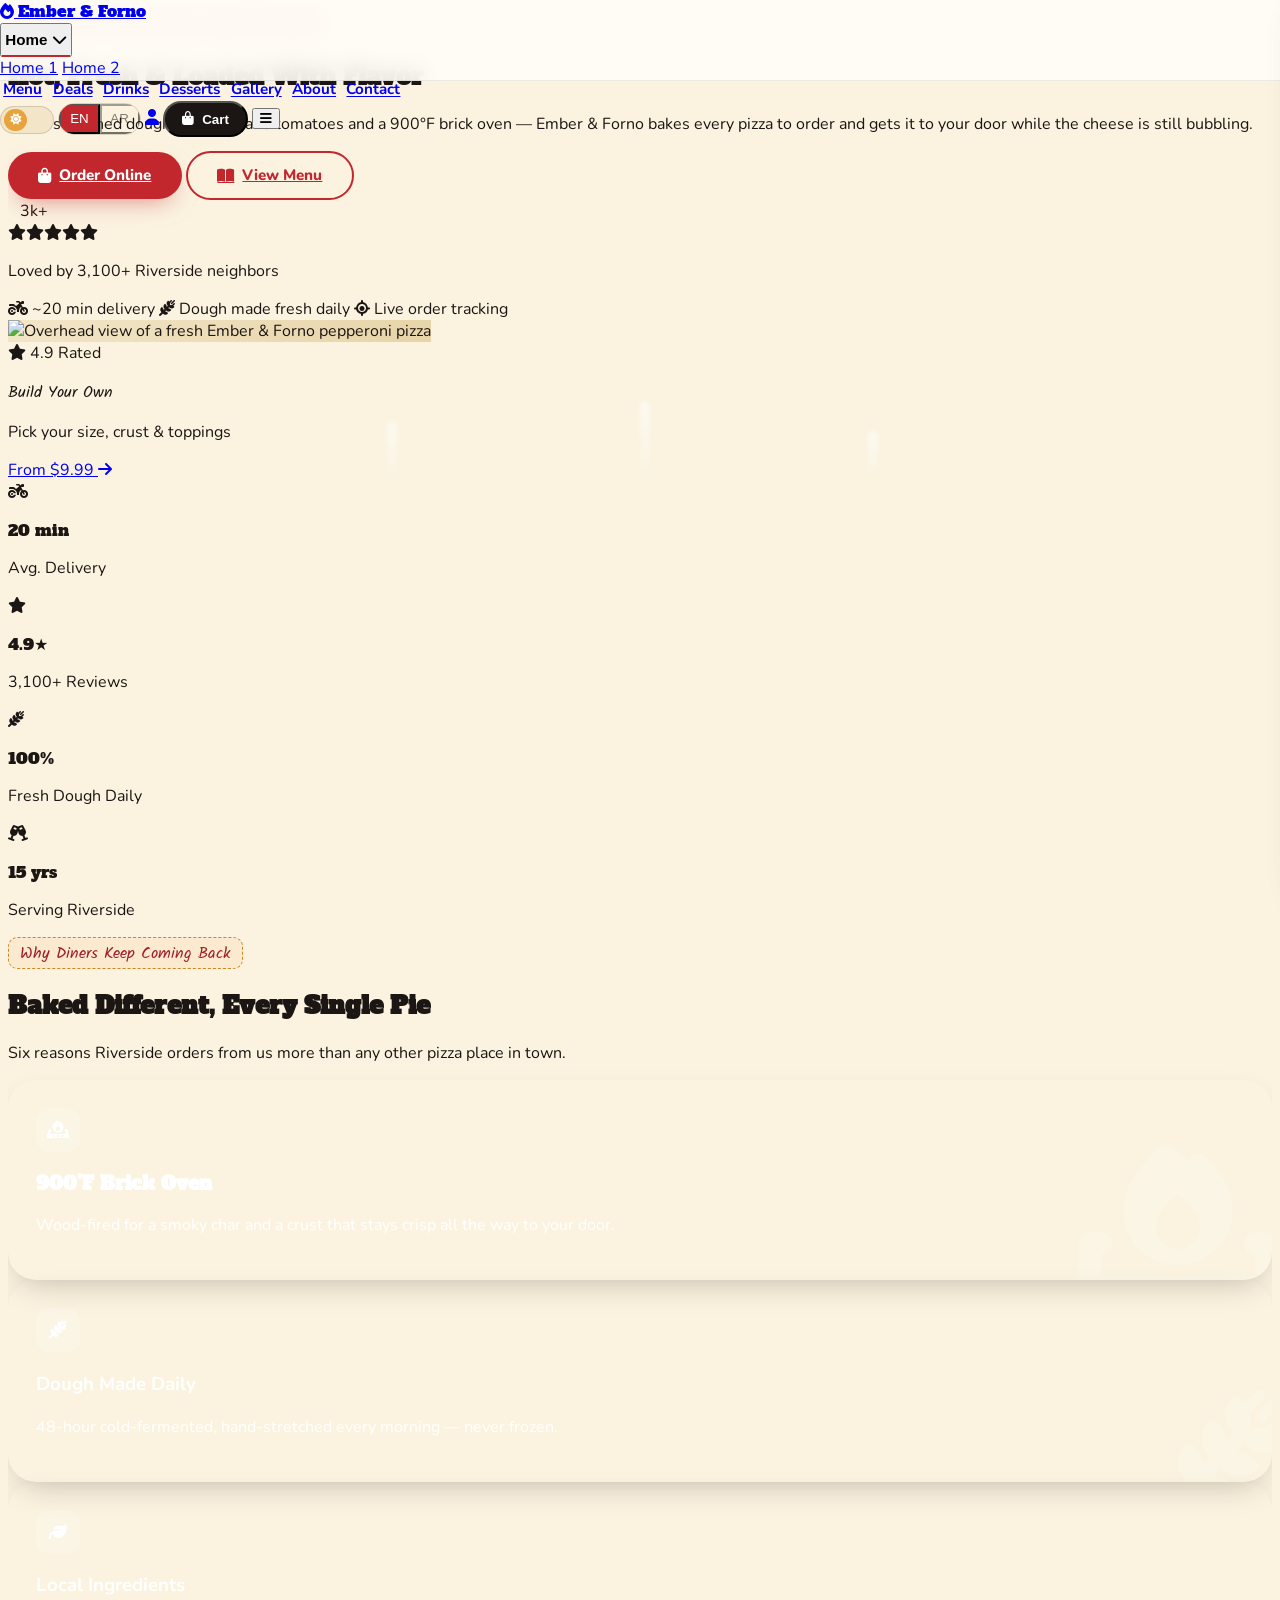
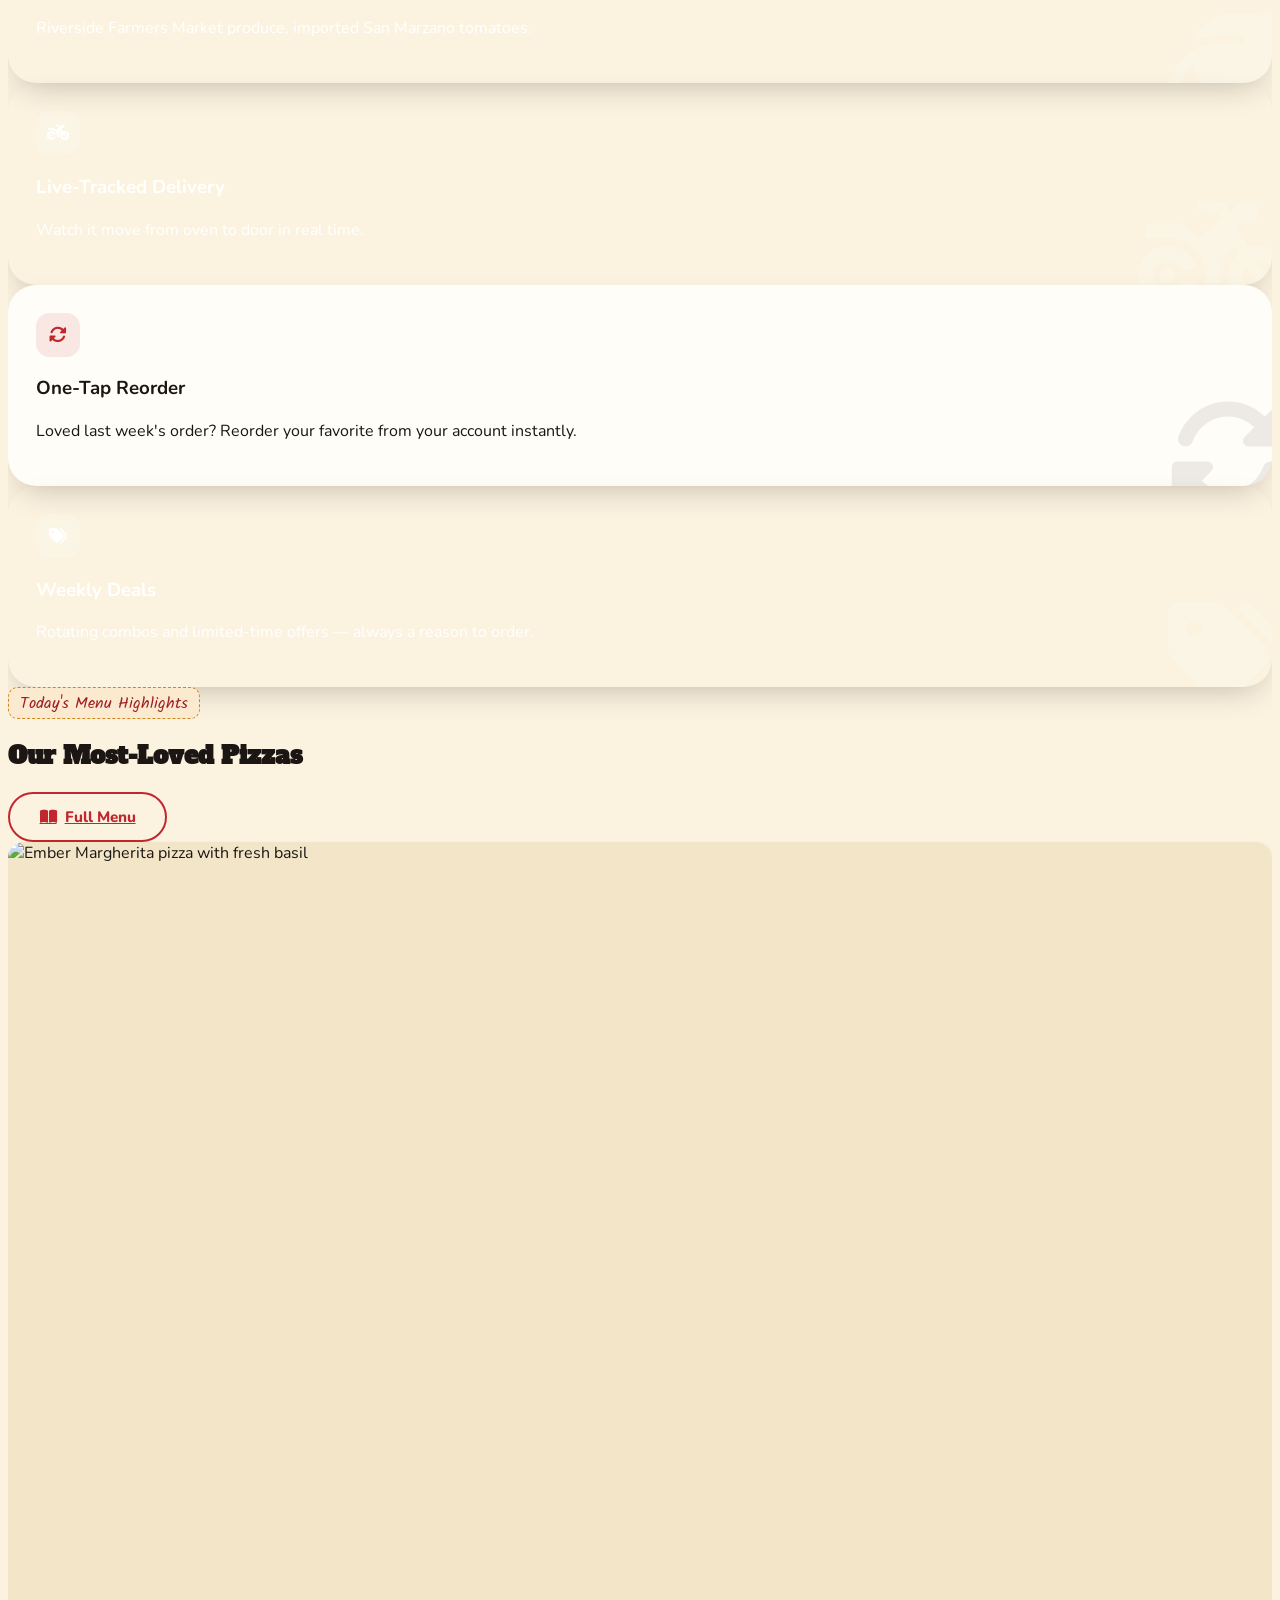
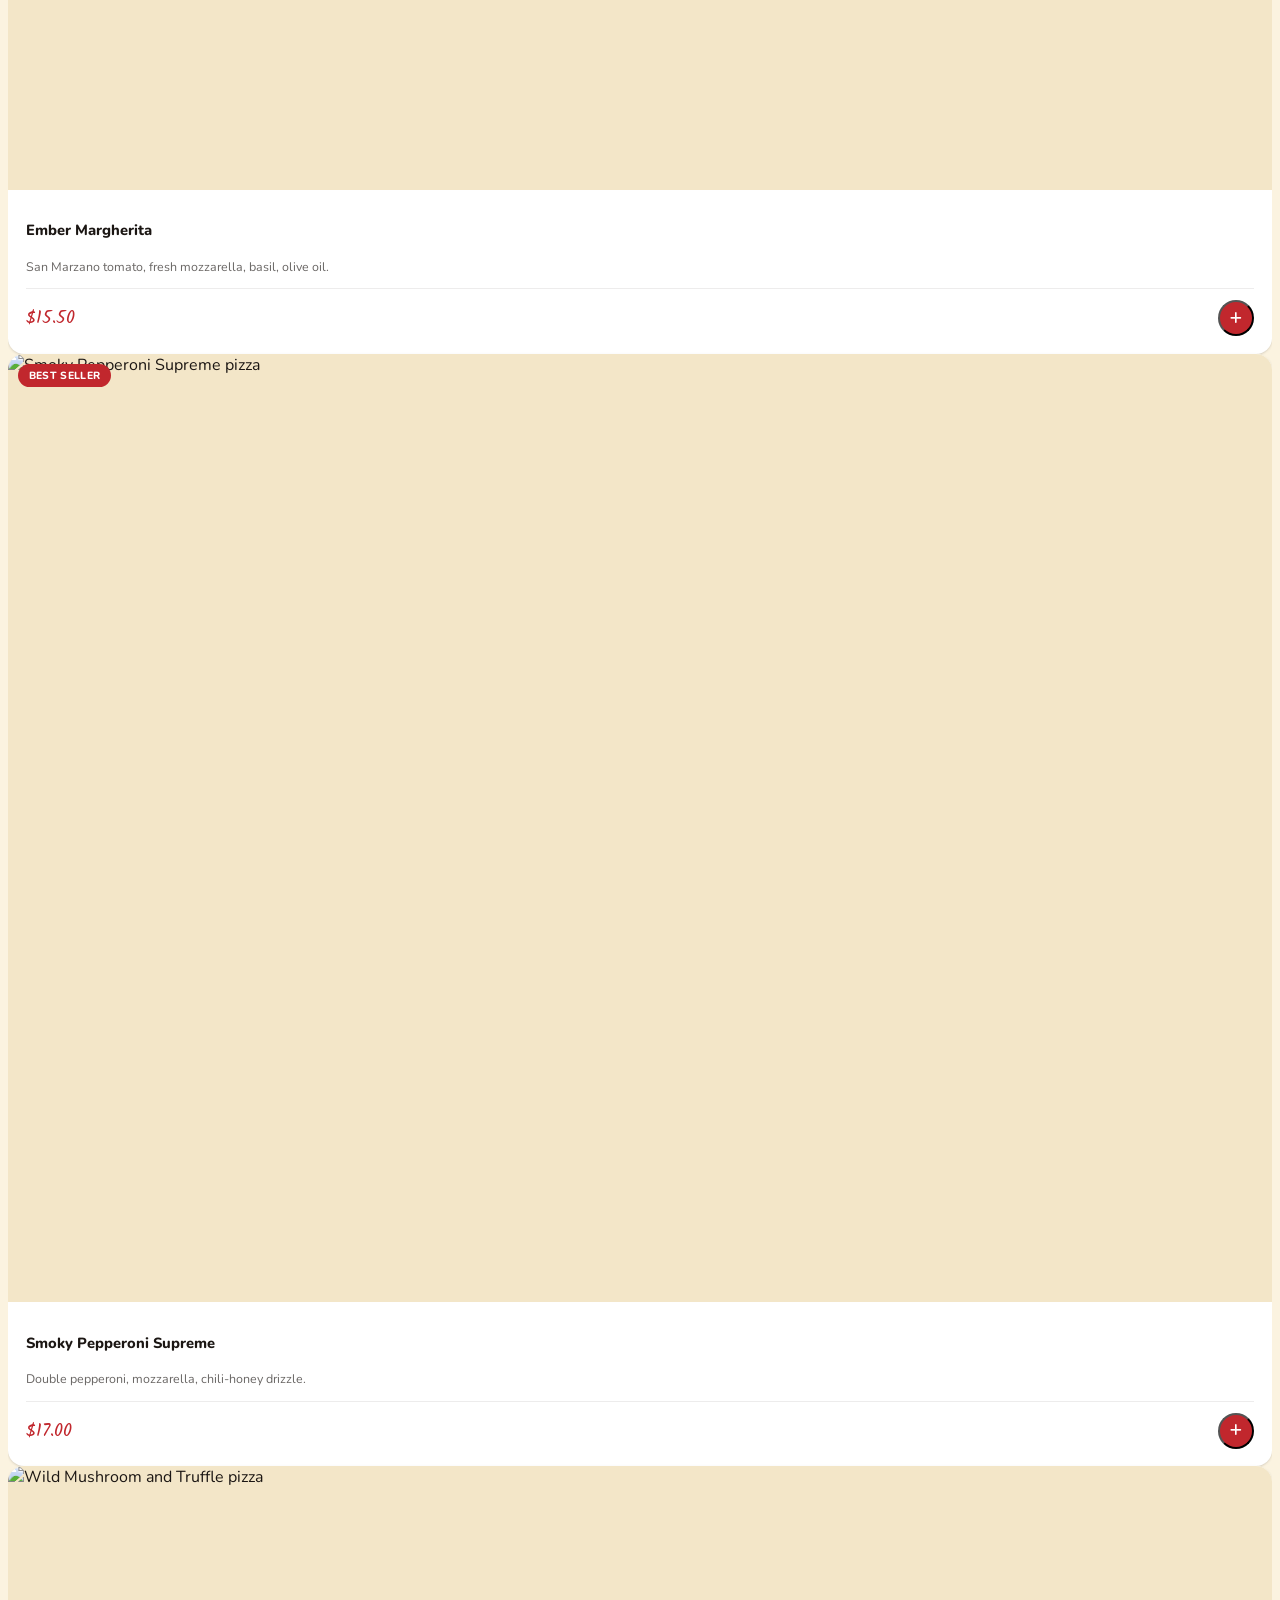
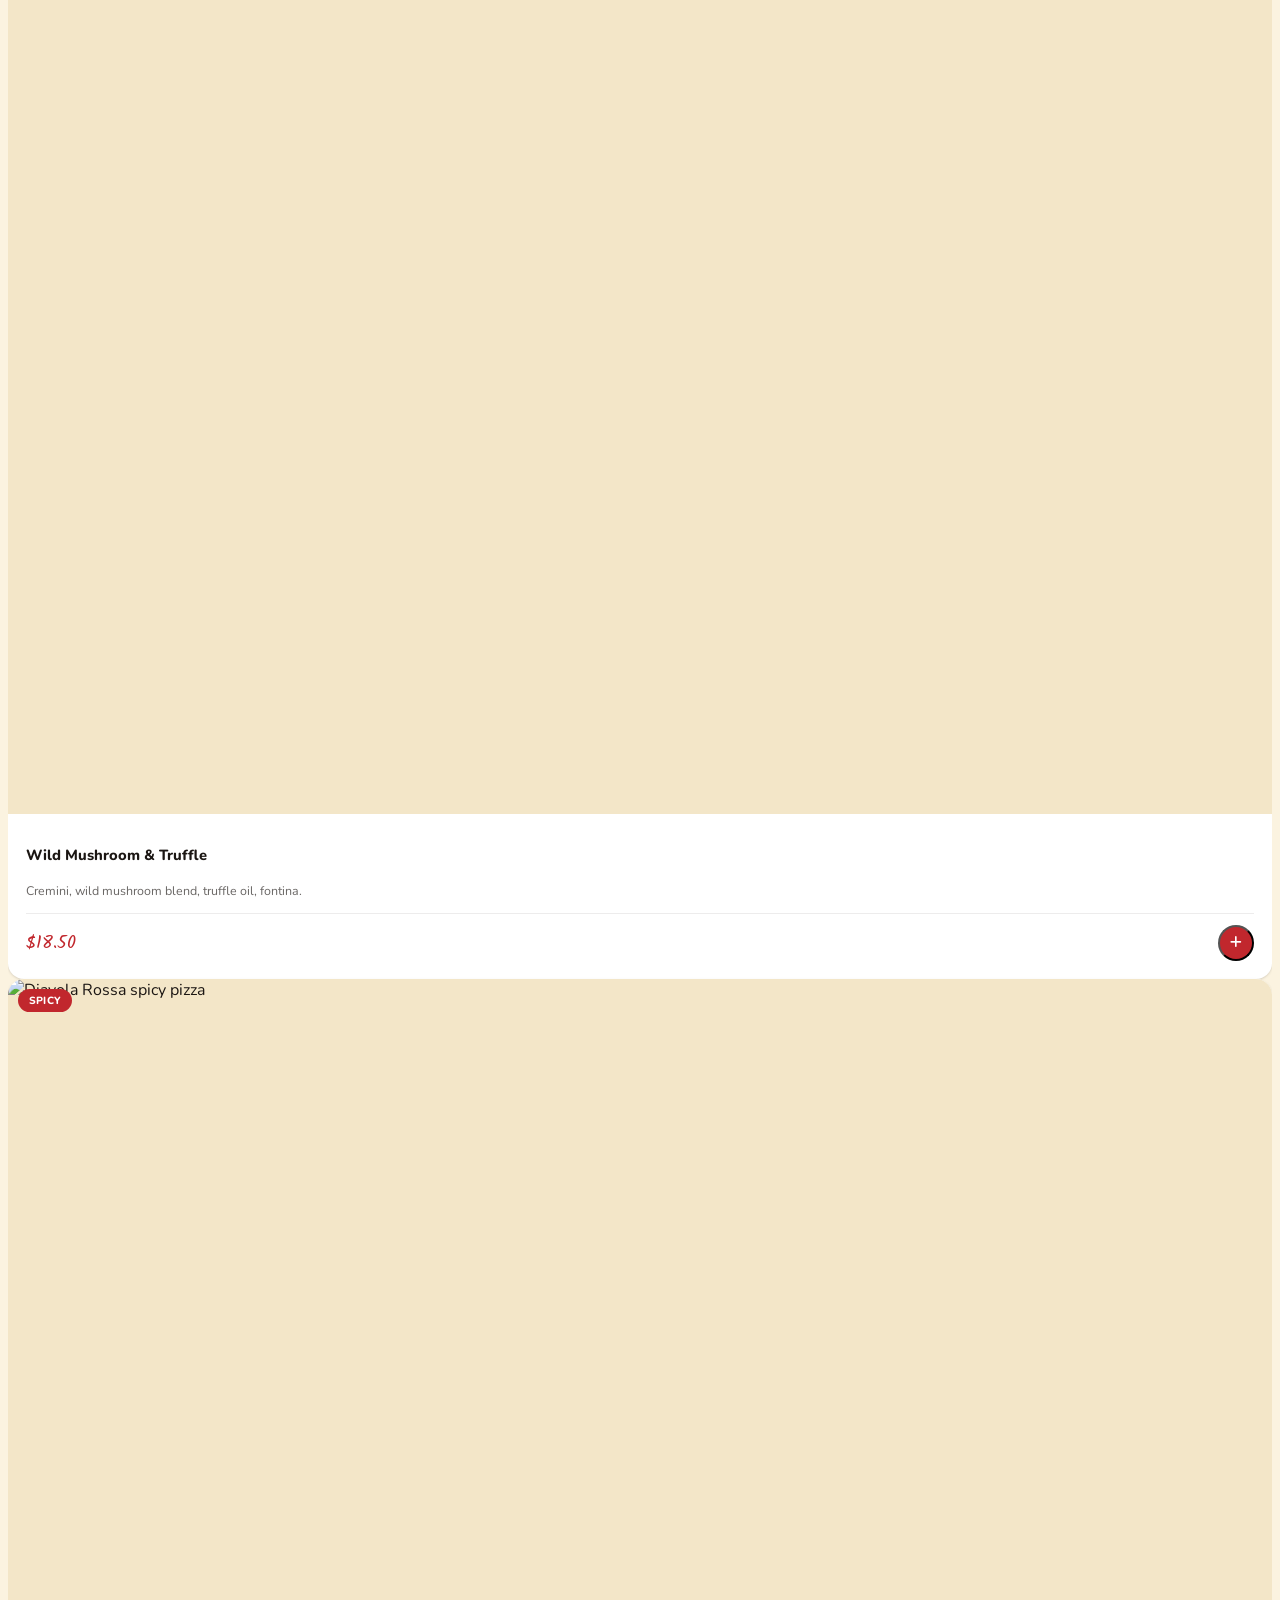
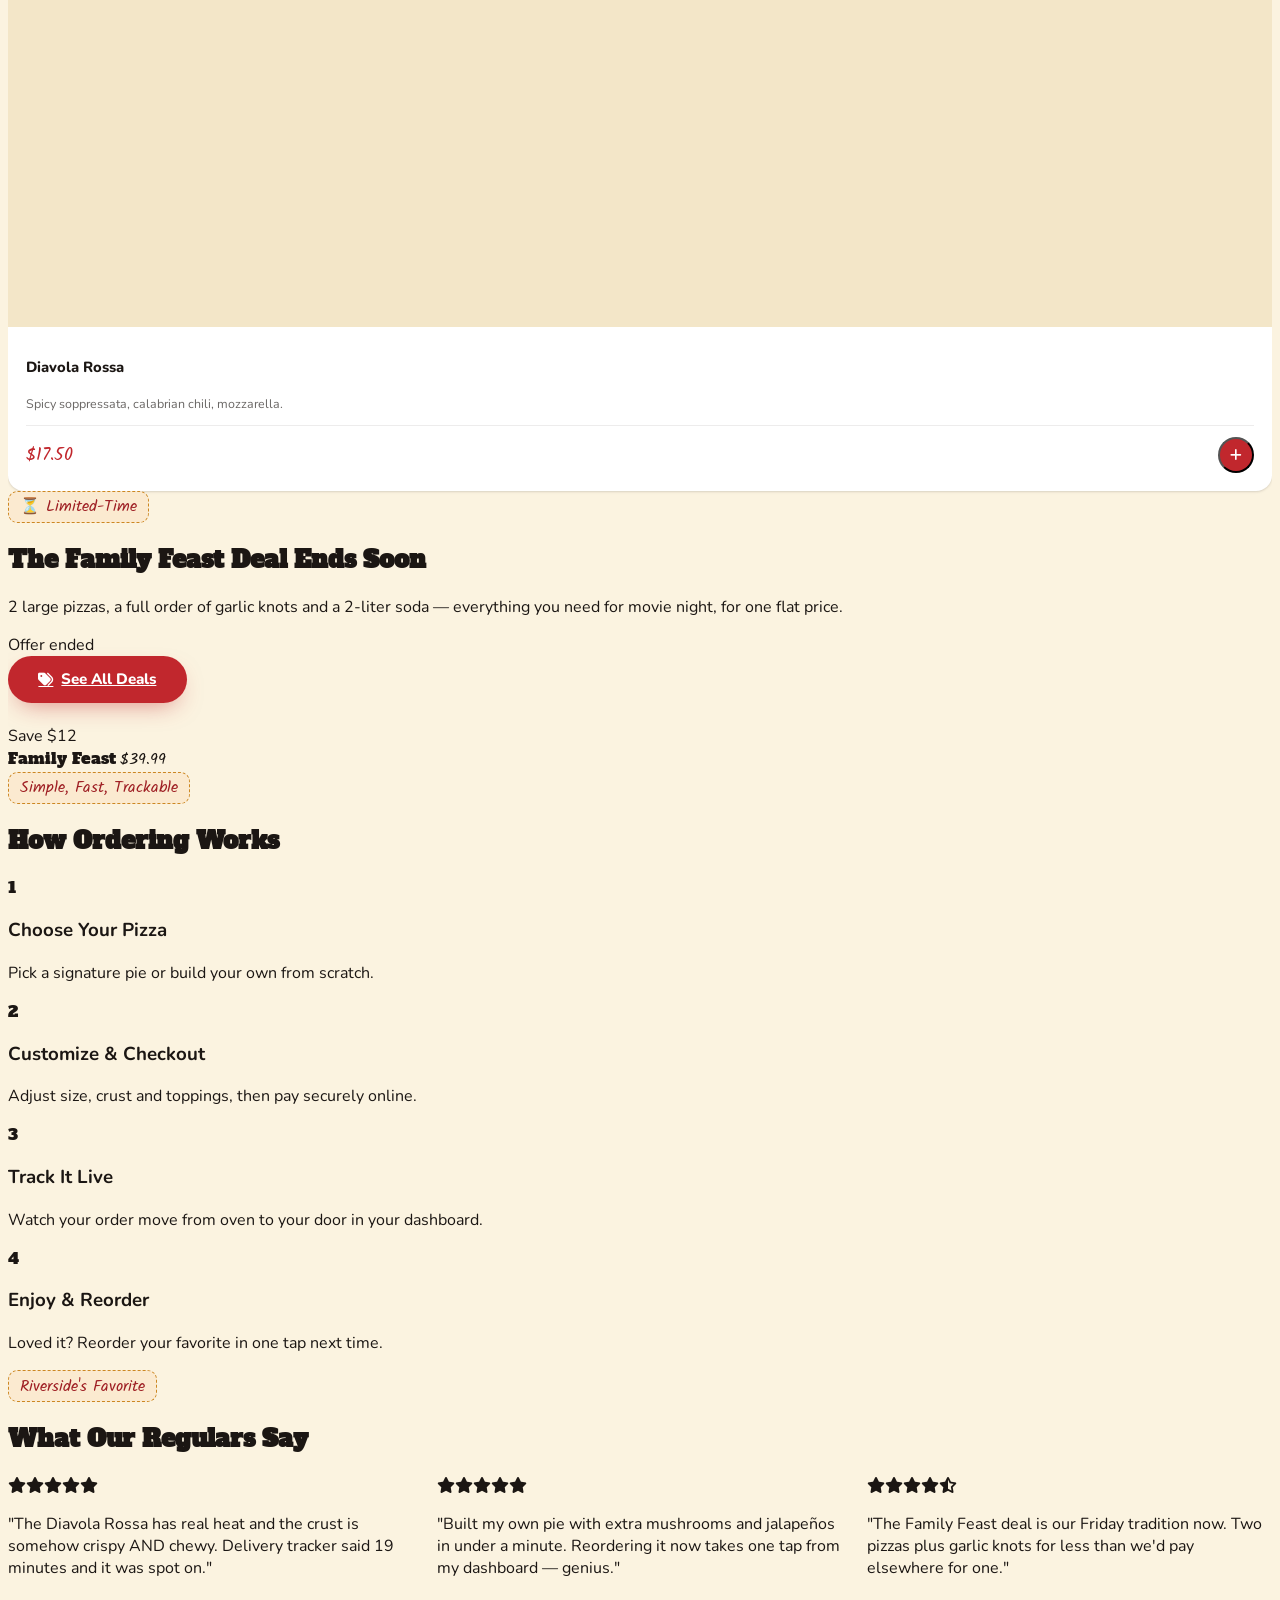
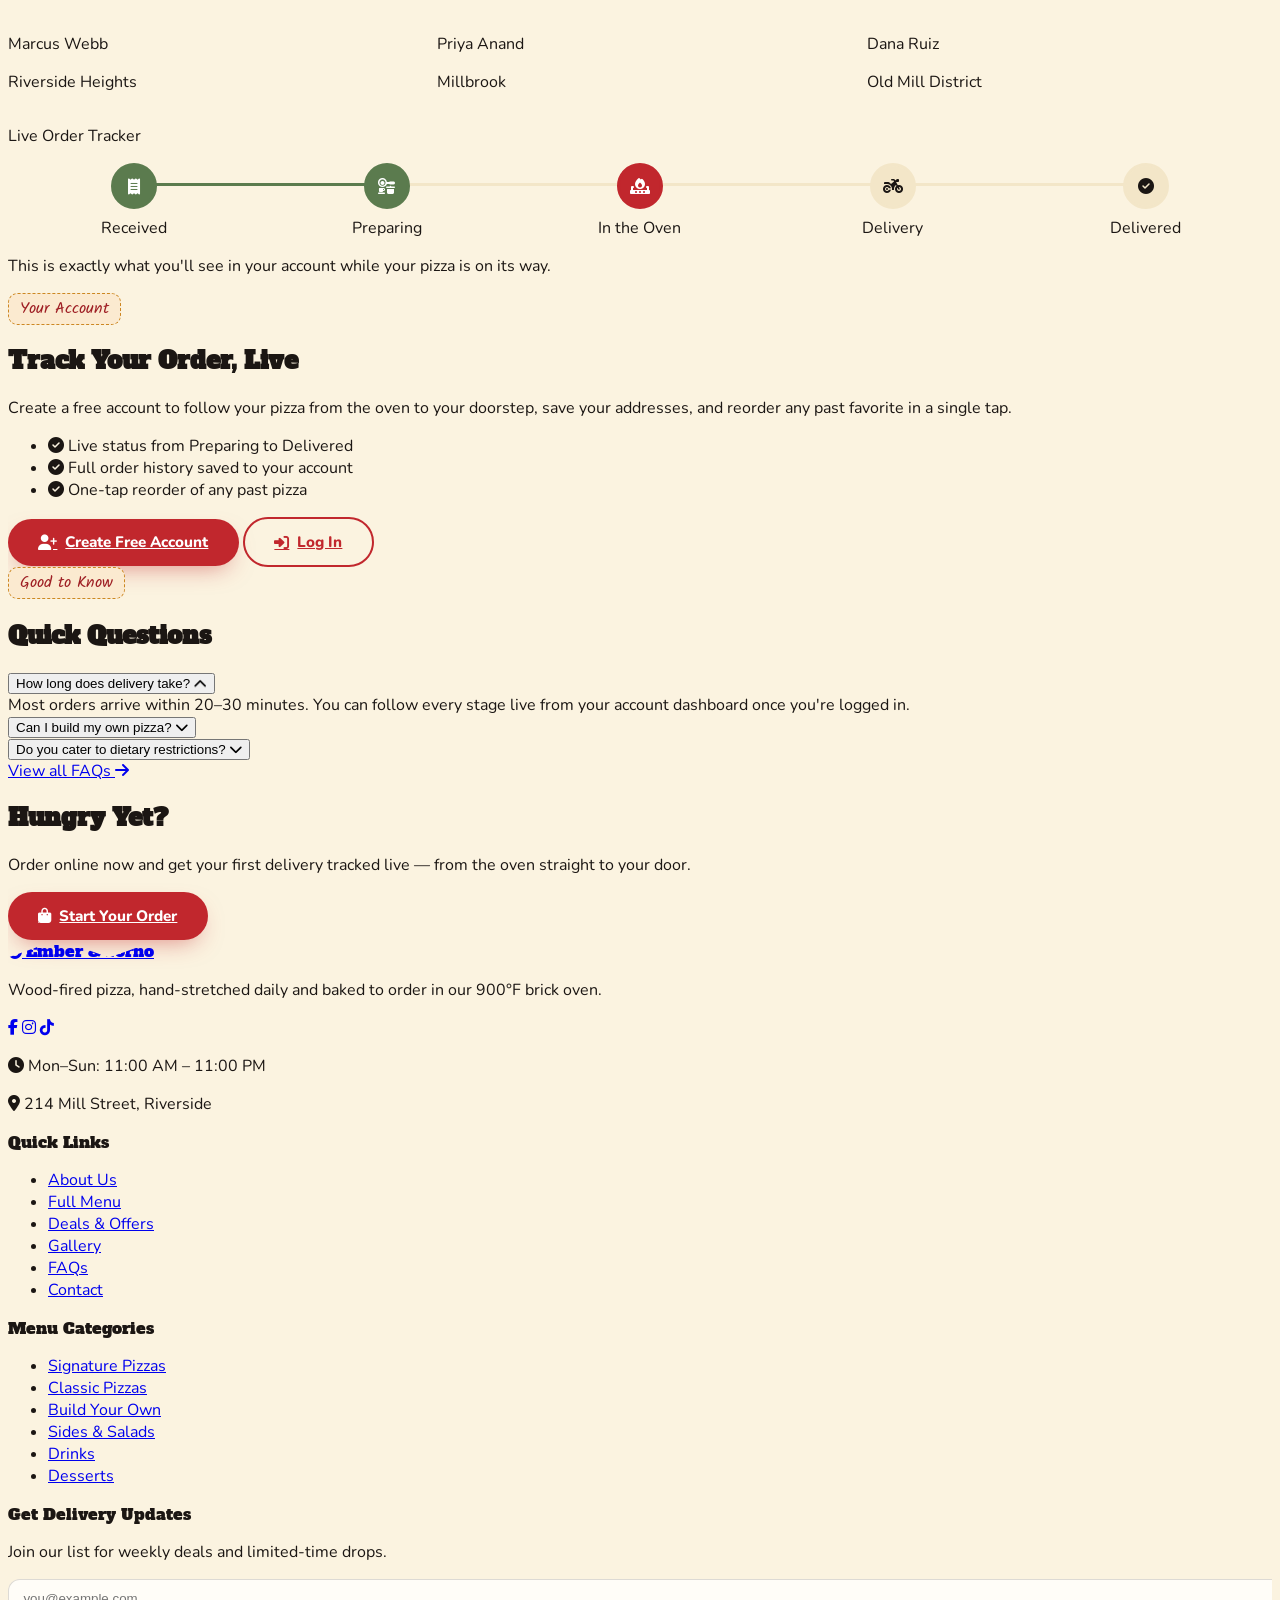
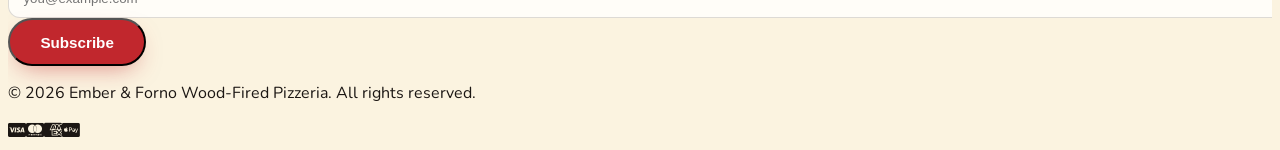
==== index.html @ a8cccfba "ui commit" ====
<!doctype html>
<html lang="en" dir="ltr">
<head>
<meta charset="UTF-8">
<meta name="viewport" content="width=device-width, initial-scale=1.0">
<title>Ember &amp; Forno | Wood-Fired Pizza, Baked to Order</title>
<meta name="description" content="Ember & Forno is a local wood-fired pizzeria in Riverside — hand-stretched dough, San Marzano tomatoes, and a full menu of signature pizzas, combo deals and limited-time offers. Order online and track your delivery live.">
<link rel="icon" href="data:image/svg+xml,%3Csvg xmlns='http://www.w3.org/2000/svg' viewBox='0 0 100 100'%3E%3Ctext y='.9em' font-size='90'%3E%F0%9F%8D%95%3C/text%3E%3C/svg%3E">
<script src="https://cdn.tailwindcss.com"></script>
<script>
  tailwind.config = {
    darkMode: 'class',
    theme: {
      extend: {
        colors: {
          marinara: {50:'#fdf2f2',100:'#fbe3e3',200:'#f5c2c3',300:'#ec9598',400:'#e06569',500:'#d6383d',600:'#c1272d',700:'#9e1e23',800:'#7c171b',900:'#5c1114'},
          olive: {50:'#f4f7f0',100:'#e4ecda',300:'#a9c18e',500:'#6e9660',600:'#5b7b4e',700:'#48613d',900:'#293a22'},
          gold: {100:'#fbead0',300:'#f0cf90',400:'#f0bc6b',500:'#e8a33d',600:'#cc8722',800:'#8a5a11'},
          cream: {50:'#fffdf8',100:'#fbf3e0',200:'#f3e6c8',300:'#e7d4a8'},
          char: {50:'#f8f2ea',100:'#efe6db',600:'#3a2f27',700:'#2e2620',800:'#241e19',900:'#1b1613'}
        },
        fontFamily: {
          display: ['"Alfa Slab One"','serif'],
          body: ['Nunito','sans-serif'],
          mark: ['Kalam','cursive']
        }
      }
    }
  }
</script>
<link rel="preconnect" href="https://fonts.googleapis.com">
<link href="https://fonts.googleapis.com/css2?family=Alfa+Slab+One&family=Kalam:wght@400;700&family=Nunito:ital,wght@0,400;0,500;0,600;0,700;0,800;0,900;1,700&display=swap" rel="stylesheet">
<link rel="stylesheet" href="https://cdnjs.cloudflare.com/ajax/libs/font-awesome/6.5.1/css/all.min.css">
<link rel="stylesheet" href="https://unpkg.com/aos@2.3.4/dist/aos.css">
<link rel="stylesheet" href="https://cdn.jsdelivr.net/npm/swiper@11/swiper-bundle.min.css">
<link rel="stylesheet" href="assets/css/style.css">
</head>
<body class="font-body antialiased bg-cream-100 dark:bg-char-900 text-char-900 dark:text-char-50">

<a href="#main" class="skip-link">Skip to content</a>
<div id="page-loader"><i class="fa-solid fa-pizza-slice" aria-hidden="true"></i><span class="sr-only">Loading Ember &amp; Forno</span></div>

<!-- ============================== HEADER ============================== -->
<header class="site-header">
  <div class="container mx-auto px-4 lg:px-8">
    <div class="header-row flex items-center justify-between">
      <a href="index.html" class="flex items-center gap-2 shrink-0" aria-label="Ember & Forno home">
        <span class="w-10 h-10 rounded-full bg-marinara-600 text-white flex items-center justify-center text-lg shadow-md"><i class="fa-solid fa-fire"></i></span>
        <span class="font-display text-sm md:text-base leading-none">Ember <span class="text-marinara-600 dark:text-gold-400">&amp;</span> Forno</span>
      </a>
      <nav class="hidden xl:flex items-center gap-5" aria-label="Primary">
        <div class="relative">
          <button id="homeMenuBtn" class="nav-link flex items-center gap-1" aria-haspopup="true" aria-expanded="false" aria-current="page">Home <i class="fa-solid fa-chevron-down text-[10px]"></i></button>
          <div id="homeMenuPanel" class="hidden absolute top-full start-0 mt-3 w-44 rounded-xl bg-cream-50 dark:bg-char-800 shadow-xl border border-black/5 dark:border-white/10 py-2 z-50" role="menu">
            <a href="index.html" role="menuitem" aria-current="page" class="block px-4 py-2 text-sm font-bold hover:bg-marinara-50 dark:hover:bg-char-700">Home 1</a>
            <a href="home-2.html" role="menuitem" class="block px-4 py-2 text-sm font-bold hover:bg-marinara-50 dark:hover:bg-char-700">Home 2</a>
          </div>
        </div>
        <a href="menu.html" class="nav-link">Menu</a>
        <a href="deals.html" class="nav-link">Deals</a>
        <a href="drinks.html" class="nav-link">Drinks</a>
        <a href="desserts.html" class="nav-link">Desserts</a>
        <a href="gallery.html" class="nav-link">Gallery</a>
        <a href="about.html" class="nav-link">About</a>
        <a href="contact.html" class="nav-link">Contact</a>
      </nav>
      <div class="flex items-center gap-2 md:gap-3">
        <button class="theme-switch hidden xl:inline-flex" id="themeSwitch" role="switch" aria-checked="false" aria-label="Toggle dark mode"><span class="thumb"><i class="fa-solid fa-sun text-[10px]"></i></span></button>
        <div class="dir-switch hidden xl:inline-flex" role="group" aria-label="Text direction">
          <button type="button" data-dir="ltr" aria-pressed="true">EN</button>
          <button type="button" data-dir="rtl" aria-pressed="false">AR</button>
        </div>
        <a href="login.html" class="js-account-link hidden md:flex w-10 h-10 rounded-full items-center justify-center bg-cream-200 dark:bg-char-700 hover:bg-gold-300 dark:hover:bg-char-600 transition" aria-label="My account"><i class="fa-solid fa-user"></i></a>
        <button id="cartOpenBtn" class="cart-pill" aria-haspopup="dialog" aria-controls="cartDrawer">
          <i class="fa-solid fa-bag-shopping"></i><span class="hidden sm:inline">Cart</span><span class="cart-count" style="display:none">0</span>
        </button>
        <button id="navMenuBtn" class="xl:hidden w-10 h-10 rounded-full flex items-center justify-center bg-cream-200 dark:bg-char-700 hover:bg-gold-300 dark:hover:bg-char-600 transition" aria-haspopup="true" aria-expanded="false" aria-controls="navDrawer" aria-label="Open menu">
          <i class="fa-solid fa-bars"></i>
        </button>
      </div>
    </div>
  </div>
</header>

<main id="main">

<!-- ============================== HERO (split, rotating pizza) ============================== -->
<section class="relative overflow-hidden pt-32 pb-24 lg:pt-44 lg:pb-32">
  <!-- Layered background: gradient wash + dot texture + soft color blobs -->
  <div class="absolute inset-0 -z-20 bg-gradient-to-br from-cream-200 via-cream-100 to-gold-100/50 dark:from-char-800 dark:via-char-900 dark:to-char-900"></div>
  <div class="absolute inset-0 -z-10 opacity-40 dark:opacity-[0.12]" aria-hidden="true" style="background-image:radial-gradient(rgba(193,39,45,.35) 1.5px, transparent 1.5px); background-size:28px 28px;"></div>
  <div class="absolute -top-32 -start-32 w-[26rem] h-[26rem] rounded-full bg-marinara-300/25 dark:bg-marinara-900/20 blur-3xl -z-10" aria-hidden="true"></div>
  <div class="absolute -bottom-40 -end-24 w-[30rem] h-[30rem] rounded-full bg-gold-300/30 dark:bg-gold-800/10 blur-3xl -z-10" aria-hidden="true"></div>

  <div class="container mx-auto px-4 lg:px-8 grid lg:grid-cols-2 gap-14 items-center">
    <div data-aos="fade-up">
      <span class="badge-chalk mb-5">🔥 Fresh out of the oven, every 90 seconds</span>
      <h1 class="font-display text-4xl sm:text-5xl lg:text-6xl leading-[1.08] mb-6">
        Hot, Fresh &amp; <span class="relative inline-block text-marinara-600 dark:text-gold-400">Loaded<span class="absolute left-0 right-0 -bottom-1 h-3 bg-gold-300/50 dark:bg-marinara-900/40 -z-10 rounded-full"></span></span> With Flavor
      </h1>
      <p class="text-base sm:text-lg opacity-80 max-w-lg mb-8">
        Hand-stretched dough, San Marzano tomatoes and a 900°F brick oven — Ember &amp; Forno bakes every pizza to order and gets it to your door while the cheese is still bubbling.
      </p>
      <div class="flex flex-wrap gap-4 mb-8">
        <a href="menu.html" class="btn-crust"><span class="bubble"></span><span class="bubble"></span><span class="bubble"></span><span class="bubble"></span><i class="fa-solid fa-bag-shopping"></i> Order Online</a>
        <a href="menu.html#signature" class="btn-crust-outline"><i class="fa-solid fa-book-open"></i> View Menu</a>
      </div>

      <!-- Social proof row -->
      <div class="flex flex-wrap items-center gap-4 mb-6">
        <div class="flex -space-x-3 rtl:space-x-reverse">
          <img loading="lazy" src="https://images.unsplash.com/photo-1544005313-94ddf0286df2?auto=format&fit=crop&w=100&q=80" alt="" class="w-10 h-10 rounded-full border-2 border-cream-50 dark:border-char-900 object-cover ph-img">
          <img loading="lazy" src="https://images.unsplash.com/photo-1531123897727-8f129e1688ce?auto=format&fit=crop&w=100&q=80" alt="" class="w-10 h-10 rounded-full border-2 border-cream-50 dark:border-char-900 object-cover ph-img">
          <img loading="lazy" src="https://images.unsplash.com/photo-1500648767791-00dcc994a43e?auto=format&fit=crop&w=100&q=80" alt="" class="w-10 h-10 rounded-full border-2 border-cream-50 dark:border-char-900 object-cover ph-img">
          <span class="w-10 h-10 rounded-full border-2 border-cream-50 dark:border-char-900 bg-marinara-600 text-white text-xs font-extrabold flex items-center justify-center">3k+</span>
        </div>
        <div class="text-sm">
          <div class="flex text-gold-500 text-xs mb-0.5"><i class="fa-solid fa-star"></i><i class="fa-solid fa-star"></i><i class="fa-solid fa-star"></i><i class="fa-solid fa-star"></i><i class="fa-solid fa-star"></i></div>
          <p class="font-extrabold">Loved by 3,100+ Riverside neighbors</p>
        </div>
      </div>

      <div class="flex flex-wrap items-center gap-x-8 gap-y-3 text-sm font-extrabold opacity-90">
        <span class="flex items-center gap-2"><i class="fa-solid fa-motorcycle text-marinara-600 dark:text-gold-400"></i> ~20 min delivery</span>
        <span class="flex items-center gap-2"><i class="fa-solid fa-wheat-awn text-olive-600 dark:text-olive-300"></i> Dough made fresh daily</span>
        <span class="flex items-center gap-2"><i class="fa-solid fa-location-crosshairs text-marinara-600 dark:text-gold-400"></i> Live order tracking</span>
      </div>
    </div>

    <div class="relative flex justify-center" data-aos="zoom-in" data-aos-delay="150">
      <div class="absolute inset-0 -z-10 flex items-center justify-center">
        <div class="w-72 h-72 md:w-[26rem] md:h-[26rem] rounded-full bg-gold-400/25 blur-3xl"></div>
      </div>
      <div class="relative w-64 h-64 sm:w-80 sm:h-80 md:w-[26rem] md:h-[26rem]">
        <div class="absolute -inset-4 sm:-inset-5 rounded-full border-2 border-dashed border-marinara-300/70 dark:border-gold-700/40 ring-spin" aria-hidden="true"></div>
        <img src="https://images.unsplash.com/photo-1513104890138-7c749659a591?auto=format&fit=crop&w=900&q=80"
             alt="Overhead view of a fresh Ember & Forno pepperoni pizza"
             class="pizza-spin w-full h-full object-cover rounded-full border-8 border-white dark:border-char-800 shadow-2xl ph-img">
        <span class="steam-wisp" style="left:30%; height:60px; animation-delay:.2s"></span>
        <span class="steam-wisp" style="left:50%; height:80px; animation-delay:1.1s"></span>
        <span class="steam-wisp" style="left:68%; height:50px; animation-delay:2s"></span>

        <div class="absolute -top-3 -end-3 sm:-end-8 bg-white dark:bg-char-800 rounded-2xl shadow-xl px-4 py-2.5 flex items-center gap-2" data-aos="fade-down" data-aos-delay="300">
          <span class="text-gold-500"><i class="fa-solid fa-star"></i></span>
          <span class="font-extrabold text-sm">4.9 Rated</span>
        </div>

        <div class="absolute -bottom-6 -start-6 sm:-start-12 bg-cream-50 dark:bg-char-800 rounded-2xl shadow-xl p-4 w-52" data-aos="fade-up" data-aos-delay="400">
          <p class="font-mark text-marinara-700 dark:text-gold-400 text-lg leading-tight">Build Your Own</p>
          <p class="text-xs opacity-70 mb-2">Pick your size, crust &amp; toppings</p>
          <a href="menu.html#build" class="text-sm font-extrabold text-marinara-600 dark:text-gold-400 flex items-center gap-1">From $9.99 <i class="fa-solid fa-arrow-right rtl:rotate-180"></i></a>
        </div>
      </div>
    </div>
  </div>
</section>

<!-- ============================== STATS STRIP ============================== -->
<section class="relative bg-char-900 text-cream-50 py-14 overflow-hidden">
  <div class="absolute inset-0 -z-10 opacity-[0.06]" aria-hidden="true" style="background-image:radial-gradient(rgba(255,255,255,.8) 1.5px, transparent 1.5px); background-size:24px 24px;"></div>
  <div class="container mx-auto px-4 lg:px-8 grid grid-cols-2 md:grid-cols-4 gap-8 text-center">
    <div data-aos="fade-up">
      <i class="fa-solid fa-motorcycle text-gold-400/70 text-lg mb-2"></i>
      <p class="font-display text-2xl md:text-3xl text-gold-400"><span data-count-to="20">0</span> min</p>
      <p class="text-xs uppercase tracking-wide opacity-70 mt-1">Avg. Delivery</p>
    </div>
    <div data-aos="fade-up" data-aos-delay="100">
      <i class="fa-solid fa-star text-gold-400/70 text-lg mb-2"></i>
      <p class="font-display text-2xl md:text-3xl text-gold-400"><span data-count-to="4.9">0</span>★</p>
      <p class="text-xs uppercase tracking-wide opacity-70 mt-1">3,100+ Reviews</p>
    </div>
    <div data-aos="fade-up" data-aos-delay="200">
      <i class="fa-solid fa-wheat-awn text-gold-400/70 text-lg mb-2"></i>
      <p class="font-display text-2xl md:text-3xl text-gold-400"><span data-count-to="100">0</span>%</p>
      <p class="text-xs uppercase tracking-wide opacity-70 mt-1">Fresh Dough Daily</p>
    </div>
    <div data-aos="fade-up" data-aos-delay="300">
      <i class="fa-solid fa-champagne-glasses text-gold-400/70 text-lg mb-2"></i>
      <p class="font-display text-2xl md:text-3xl text-gold-400"><span data-count-to="15">0</span> yrs</p>
      <p class="text-xs uppercase tracking-wide opacity-70 mt-1">Serving Riverside</p>
    </div>
  </div>
</section>

<!-- ============================== WHY EMBER & FORNO ============================== -->
<section class="py-20 lg:py-28">
  <div class="container mx-auto px-4 lg:px-8">
    <div class="max-w-xl mx-auto text-center mb-14" data-aos="fade-up">
      <span class="badge-chalk mb-4">Why Diners Keep Coming Back</span>
      <h2 class="font-display text-2xl md:text-3xl mb-4">Baked Different, Every Single Pie</h2>
      <p class="opacity-75">Six reasons Riverside orders from us more than any other pizza place in town.</p>
    </div>
    <div class="grid grid-cols-2 lg:grid-cols-4 gap-5 lg:auto-rows-[9.5rem]">
      <!-- Feature reason: 900°F Oven -->
      <div class="reason-card reason-feature col-span-2 row-span-2 bg-marinara-600 flex flex-col justify-end" data-aos="fade-up">
        <i class="fa-solid fa-fire-burner bg-icon" aria-hidden="true"></i>
        <div class="reason-icon-badge"><i class="fa-solid fa-fire-burner"></i></div>
        <h3 class="font-display text-lg mb-2">900°F Brick Oven</h3>
        <p class="text-sm opacity-85 max-w-xs">Wood-fired for a smoky char and a crust that stays crisp all the way to your door.</p>
      </div>
      <!-- Dough Made Daily -->
      <div class="reason-card col-span-2 bg-olive-600 flex flex-col justify-end" data-aos="fade-up" data-aos-delay="80">
        <i class="fa-solid fa-wheat-awn bg-icon" aria-hidden="true"></i>
        <div class="reason-icon-badge"><i class="fa-solid fa-wheat-awn"></i></div>
        <h3 class="font-extrabold mb-1">Dough Made Daily</h3>
        <p class="text-xs opacity-85">48-hour cold-fermented, hand-stretched every morning — never frozen.</p>
      </div>
      <!-- Local Ingredients -->
      <div class="reason-card bg-gold-500 !text-char-900 flex flex-col justify-end" data-aos="fade-up" data-aos-delay="120">
        <i class="fa-solid fa-leaf bg-icon" aria-hidden="true"></i>
        <div class="reason-icon-badge !bg-char-900/10">
          <i class="fa-solid fa-leaf"></i>
        </div>
        <h3 class="font-extrabold mb-1 text-sm">Local Ingredients</h3>
        <p class="text-xs opacity-80">Riverside Farmers Market produce, imported San Marzano tomatoes.</p>
      </div>
      <!-- Fast Delivery -->
      <div class="reason-card bg-char-900 flex flex-col justify-end" data-aos="fade-up" data-aos-delay="160">
        <i class="fa-solid fa-motorcycle bg-icon" aria-hidden="true"></i>
        <div class="reason-icon-badge"><i class="fa-solid fa-motorcycle"></i></div>
        <h3 class="font-extrabold mb-1 text-sm">Live-Tracked Delivery</h3>
        <p class="text-xs opacity-75">Watch it move from oven to door in real time.</p>
      </div>
      <!-- One-Tap Reorder -->
      <div class="reason-card reason-light col-span-2 flex flex-col justify-end" data-aos="fade-up" data-aos-delay="200">
        <i class="fa-solid fa-rotate bg-icon" aria-hidden="true"></i>
        <div class="reason-icon-badge"><i class="fa-solid fa-rotate"></i></div>
        <h3 class="font-extrabold mb-1">One-Tap Reorder</h3>
        <p class="text-xs opacity-70">Loved last week's order? Reorder your favorite from your account instantly.</p>
      </div>
      <!-- Weekly Deals -->
      <div class="reason-card col-span-2 bg-gradient-to-br from-marinara-700 to-marinara-600 flex flex-col justify-end" data-aos="fade-up" data-aos-delay="240">
        <i class="fa-solid fa-tags bg-icon" aria-hidden="true"></i>
        <div class="reason-icon-badge"><i class="fa-solid fa-tags"></i></div>
        <h3 class="font-extrabold mb-1">Weekly Deals</h3>
        <p class="text-xs opacity-85">Rotating combos and limited-time offers — always a reason to order.</p>
      </div>
    </div>
  </div>
</section>

<!-- ============================== TODAY'S MENU HIGHLIGHTS ============================== -->
<section class="py-20 lg:py-28 bg-cream-50 dark:bg-char-800/60">
  <div class="container mx-auto px-4 lg:px-8">
    <div class="flex flex-wrap items-end justify-between gap-6 mb-12" data-aos="fade-up">
      <div>
        <span class="badge-chalk mb-4">Today's Menu Highlights</span>
        <h2 class="font-display text-2xl md:text-3xl">Our Most-Loved Pizzas</h2>
      </div>
      <a href="menu.html" class="btn-crust-outline"><i class="fa-solid fa-book-open"></i> Full Menu</a>
    </div>

    <div class="grid sm:grid-cols-2 xl:grid-cols-4 gap-6">
      <div class="menu-card" data-aos="fade-up">
        <div class="menu-card-img">
          <img src="https://images.unsplash.com/photo-1594007654729-407eedc4be65?auto=format&fit=crop&w=500&q=80" loading="lazy" alt="Ember Margherita pizza with fresh basil">
        </div>
        <div class="menu-card-body">
          <h3 class="menu-card-title">Ember Margherita</h3>
          <p class="menu-card-desc">San Marzano tomato, fresh mozzarella, basil, olive oil.</p>
          <div class="menu-card-footer">
            <span class="menu-card-price">$15.50</span>
            <button class="menu-card-add" data-add-to-cart data-id="margherita" data-name="Ember Margherita" data-price="15.50" data-meta="Medium" data-img="https://images.unsplash.com/photo-1594007654729-407eedc4be65?auto=format&fit=crop&w=200&q=80" aria-label="Add Ember Margherita to cart"><i class="fa-solid fa-plus text-xs"></i></button>
          </div>
        </div>
      </div>
      <div class="menu-card" data-aos="fade-up" data-aos-delay="60">
        <div class="menu-card-img">
          <span class="menu-card-badge">Best Seller</span>
          <img src="https://images.unsplash.com/photo-1628840042765-356cda07504e?auto=format&fit=crop&w=500&q=80" loading="lazy" alt="Smoky Pepperoni Supreme pizza">
        </div>
        <div class="menu-card-body">
          <h3 class="menu-card-title">Smoky Pepperoni Supreme</h3>
          <p class="menu-card-desc">Double pepperoni, mozzarella, chili-honey drizzle.</p>
          <div class="menu-card-footer">
            <span class="menu-card-price">$17.00</span>
            <button class="menu-card-add" data-add-to-cart data-id="pepperoni-supreme" data-name="Smoky Pepperoni Supreme" data-price="17.00" data-meta="Medium" data-img="https://images.unsplash.com/photo-1628840042765-356cda07504e?auto=format&fit=crop&w=200&q=80" aria-label="Add Smoky Pepperoni Supreme to cart"><i class="fa-solid fa-plus text-xs"></i></button>
          </div>
        </div>
      </div>
      <div class="menu-card" data-aos="fade-up" data-aos-delay="120">
        <div class="menu-card-img">
          <img src="https://images.unsplash.com/photo-1571066811602-716837d681de?auto=format&fit=crop&w=500&q=80" loading="lazy" alt="Wild Mushroom and Truffle pizza">
        </div>
        <div class="menu-card-body">
          <h3 class="menu-card-title">Wild Mushroom &amp; Truffle</h3>
          <p class="menu-card-desc">Cremini, wild mushroom blend, truffle oil, fontina.</p>
          <div class="menu-card-footer">
            <span class="menu-card-price">$18.50</span>
            <button class="menu-card-add" data-add-to-cart data-id="mushroom-truffle" data-name="Wild Mushroom & Truffle" data-price="18.50" data-meta="Medium" data-img="https://images.unsplash.com/photo-1571066811602-716837d681de?auto=format&fit=crop&w=200&q=80" aria-label="Add Wild Mushroom & Truffle to cart"><i class="fa-solid fa-plus text-xs"></i></button>
          </div>
        </div>
      </div>
      <div class="menu-card" data-aos="fade-up" data-aos-delay="180">
        <div class="menu-card-img">
          <span class="menu-card-badge">Spicy</span>
          <img src="https://images.unsplash.com/photo-1600628421066-f6bda6a7b976?auto=format&fit=crop&w=500&q=80" loading="lazy" alt="Diavola Rossa spicy pizza">
        </div>
        <div class="menu-card-body">
          <h3 class="menu-card-title">Diavola Rossa</h3>
          <p class="menu-card-desc">Spicy soppressata, calabrian chili, mozzarella.</p>
          <div class="menu-card-footer">
            <span class="menu-card-price">$17.50</span>
            <button class="menu-card-add" data-add-to-cart data-id="diavola-rossa" data-name="Diavola Rossa" data-price="17.50" data-meta="Medium" data-img="https://images.unsplash.com/photo-1600628421066-f6bda6a7b976?auto=format&fit=crop&w=200&q=80" aria-label="Add Diavola Rossa to cart"><i class="fa-solid fa-plus text-xs"></i></button>
          </div>
        </div>
      </div>
    </div>
  </div>
</section>

<!-- ============================== LIMITED-TIME DEALS PREVIEW ============================== -->
<section class="py-20 lg:py-28">
  <div class="container mx-auto px-4 lg:px-8 grid lg:grid-cols-2 gap-10 items-center">
    <div data-aos="fade-right">
      <span class="badge-chalk mb-4">⏳ Limited-Time</span>
      <h2 class="font-display text-2xl md:text-3xl mb-4">The Family Feast Deal Ends Soon</h2>
      <p class="opacity-75 mb-6 max-w-md">2 large pizzas, a full order of garlic knots and a 2-liter soda — everything you need for movie night, for one flat price.</p>
      <div class="flex gap-3 mb-8" data-countdown="2026-08-12T23:59:59"></div>
      <a href="deals.html" class="btn-crust"><span class="bubble"></span><span class="bubble"></span><span class="bubble"></span><span class="bubble"></span><i class="fa-solid fa-tags"></i> See All Deals</a>
    </div>
    <div class="relative rounded-3xl overflow-hidden shadow-xl" data-aos="fade-left">
      <img src="https://images.unsplash.com/photo-1548369937-47519962c11a?auto=format&fit=crop&w=900&q=80" loading="lazy" alt="Family Feast deal: two pizzas, garlic knots and soda spread on a table" class="w-full h-80 object-cover object-top ph-img">
      <div class="absolute top-4 start-4 bg-marinara-600 text-white font-extrabold text-sm px-4 py-2 rounded-full shadow-lg">Save $12</div>
      <div class="absolute bottom-0 inset-x-0 bg-black/55 backdrop-blur-sm text-white p-4 flex items-center justify-between">
        <span class="font-display text-lg">Family Feast</span>
        <span class="font-mark text-2xl text-gold-300">$39.99</span>
      </div>
    </div>
  </div>
</section>

<!-- ============================== HOW ORDERING WORKS ============================== -->
<section class="py-20 lg:py-28 bg-char-900 text-cream-50">
  <div class="container mx-auto px-4 lg:px-8">
    <div class="max-w-xl mx-auto text-center mb-16" data-aos="fade-up">
      <span class="badge-chalk mb-4">Simple, Fast, Trackable</span>
      <h2 class="font-display text-2xl md:text-3xl">How Ordering Works</h2>
    </div>
    <div class="grid sm:grid-cols-2 lg:grid-cols-4 gap-8 relative">
      <div class="text-center" data-aos="fade-up">
        <div class="w-16 h-16 rounded-full bg-marinara-600 flex items-center justify-center mx-auto mb-4 text-xl font-display">1</div>
        <h3 class="font-extrabold mb-2">Choose Your Pizza</h3>
        <p class="text-sm opacity-70">Pick a signature pie or build your own from scratch.</p>
      </div>
      <div class="text-center" data-aos="fade-up" data-aos-delay="100">
        <div class="w-16 h-16 rounded-full bg-marinara-600 flex items-center justify-center mx-auto mb-4 text-xl font-display">2</div>
        <h3 class="font-extrabold mb-2">Customize &amp; Checkout</h3>
        <p class="text-sm opacity-70">Adjust size, crust and toppings, then pay securely online.</p>
      </div>
      <div class="text-center" data-aos="fade-up" data-aos-delay="200">
        <div class="w-16 h-16 rounded-full bg-marinara-600 flex items-center justify-center mx-auto mb-4 text-xl font-display">3</div>
        <h3 class="font-extrabold mb-2">Track It Live</h3>
        <p class="text-sm opacity-70">Watch your order move from oven to your door in your dashboard.</p>
      </div>
      <div class="text-center" data-aos="fade-up" data-aos-delay="300">
        <div class="w-16 h-16 rounded-full bg-marinara-600 flex items-center justify-center mx-auto mb-4 text-xl font-display">4</div>
        <h3 class="font-extrabold mb-2">Enjoy &amp; Reorder</h3>
        <p class="text-sm opacity-70">Loved it? Reorder your favorite in one tap next time.</p>
      </div>
    </div>
  </div>
</section>

<!-- ============================== TESTIMONIALS (Swiper) ============================== -->
<section class="py-20 lg:py-28">
  <div class="container mx-auto px-4 lg:px-8">
    <div class="max-w-xl mx-auto text-center mb-14" data-aos="fade-up">
      <span class="badge-chalk mb-4">Riverside's Favorite</span>
      <h2 class="font-display text-2xl md:text-3xl">What Our Regulars Say</h2>
    </div>
    <div class="swiper testimonial-swiper" data-aos="fade-up">
      <div class="swiper-wrapper pb-12">
        <div class="swiper-slide h-auto">
          <div class="bg-white dark:bg-char-800 rounded-2xl p-7 shadow-soft h-full flex flex-col">
            <div class="text-gold-500 mb-3"><i class="fa-solid fa-star"></i><i class="fa-solid fa-star"></i><i class="fa-solid fa-star"></i><i class="fa-solid fa-star"></i><i class="fa-solid fa-star"></i></div>
            <p class="opacity-80 mb-6 flex-1">"The Diavola Rossa has real heat and the crust is somehow crispy AND chewy. Delivery tracker said 19 minutes and it was spot on."</p>
            <div class="flex items-center gap-3">
              <img src="https://images.unsplash.com/photo-1544005313-94ddf0286df2?auto=format&fit=crop&w=100&q=80" loading="lazy" class="w-11 h-11 rounded-full object-cover ph-img" alt="Portrait of Marcus Webb">
              <div><p class="font-extrabold text-sm">Marcus Webb</p><p class="text-xs opacity-60">Riverside Heights</p></div>
            </div>
          </div>
        </div>
        <div class="swiper-slide h-auto">
          <div class="bg-white dark:bg-char-800 rounded-2xl p-7 shadow-soft h-full flex flex-col">
            <div class="text-gold-500 mb-3"><i class="fa-solid fa-star"></i><i class="fa-solid fa-star"></i><i class="fa-solid fa-star"></i><i class="fa-solid fa-star"></i><i class="fa-solid fa-star"></i></div>
            <p class="opacity-80 mb-6 flex-1">"Built my own pie with extra mushrooms and jalapeños in under a minute. Reordering it now takes one tap from my dashboard — genius."</p>
            <div class="flex items-center gap-3">
              <img src="https://images.unsplash.com/photo-1531123897727-8f129e1688ce?auto=format&fit=crop&w=100&q=80" loading="lazy" class="w-11 h-11 rounded-full object-cover ph-img" alt="Portrait of Priya Anand">
              <div><p class="font-extrabold text-sm">Priya Anand</p><p class="text-xs opacity-60">Millbrook</p></div>
            </div>
          </div>
        </div>
        <div class="swiper-slide h-auto">
          <div class="bg-white dark:bg-char-800 rounded-2xl p-7 shadow-soft h-full flex flex-col">
            <div class="text-gold-500 mb-3"><i class="fa-solid fa-star"></i><i class="fa-solid fa-star"></i><i class="fa-solid fa-star"></i><i class="fa-solid fa-star"></i><i class="fa-solid fa-star-half-stroke"></i></div>
            <p class="opacity-80 mb-6 flex-1">"The Family Feast deal is our Friday tradition now. Two pizzas plus garlic knots for less than we'd pay elsewhere for one."</p>
            <div class="flex items-center gap-3">
              <img src="https://images.unsplash.com/photo-1500648767791-00dcc994a43e?auto=format&fit=crop&w=100&q=80" loading="lazy" class="w-11 h-11 rounded-full object-cover ph-img" alt="Portrait of Dana Ruiz">
              <div><p class="font-extrabold text-sm">Dana Ruiz</p><p class="text-xs opacity-60">Old Mill District</p></div>
            </div>
          </div>
        </div>
      </div>
      <div class="swiper-pagination !bottom-0"></div>
    </div>
  </div>
</section>

<!-- ============================== ACCOUNT / DASHBOARD CTA (split) ============================== -->
<section class="py-20 lg:py-28 bg-cream-50 dark:bg-char-800/60">
  <div class="container mx-auto px-4 lg:px-8 grid lg:grid-cols-2 gap-10 items-center">
    <div class="order-2 lg:order-1 rounded-3xl bg-char-900 text-cream-50 p-8" data-aos="fade-right">
      <p class="text-xs uppercase tracking-widest text-gold-400 font-extrabold mb-4">Live Order Tracker</p>
      <div class="status-rail">
        <div class="status-node is-done"><div class="dot"><i class="fa-solid fa-receipt text-xs"></i></div><span class="text-[10px] opacity-70">Received</span></div>
        <div class="status-node is-done"><div class="dot"><i class="fa-solid fa-kitchen-set text-xs"></i></div><span class="text-[10px] opacity-70">Preparing</span></div>
        <div class="status-node is-active"><div class="dot"><i class="fa-solid fa-fire-burner text-xs"></i></div><span class="text-[10px] opacity-70">In the Oven</span></div>
        <div class="status-node"><div class="dot"><i class="fa-solid fa-motorcycle text-xs"></i></div><span class="text-[10px] opacity-70">Delivery</span></div>
        <div class="status-node"><div class="dot"><i class="fa-solid fa-circle-check text-xs"></i></div><span class="text-[10px] opacity-70">Delivered</span></div>
      </div>
      <p class="text-sm opacity-70 mt-6">This is exactly what you'll see in your account while your pizza is on its way.</p>
    </div>
    <div class="order-1 lg:order-2" data-aos="fade-left">
      <span class="badge-chalk mb-4">Your Account</span>
      <h2 class="font-display text-2xl md:text-3xl mb-4">Track Your Order, Live</h2>
      <p class="opacity-75 mb-6 max-w-md">Create a free account to follow your pizza from the oven to your doorstep, save your addresses, and reorder any past favorite in a single tap.</p>
      <ul class="space-y-3 mb-8 text-sm">
        <li class="flex items-center gap-3"><i class="fa-solid fa-circle-check text-olive-600 dark:text-olive-300"></i> Live status from Preparing to Delivered</li>
        <li class="flex items-center gap-3"><i class="fa-solid fa-circle-check text-olive-600 dark:text-olive-300"></i> Full order history saved to your account</li>
        <li class="flex items-center gap-3"><i class="fa-solid fa-circle-check text-olive-600 dark:text-olive-300"></i> One-tap reorder of any past pizza</li>
      </ul>
      <div class="flex flex-wrap gap-4">
        <a href="register.html" class="btn-crust"><span class="bubble"></span><span class="bubble"></span><span class="bubble"></span><span class="bubble"></span><i class="fa-solid fa-user-plus"></i> Create Free Account</a>
        <a href="login.html" class="btn-crust-outline"><i class="fa-solid fa-right-to-bracket"></i> Log In</a>
      </div>
    </div>
  </div>
</section>

<!-- ============================== FAQ PREVIEW ============================== -->
<section class="py-20 lg:py-28">
  <div class="container mx-auto px-4 lg:px-8 max-w-3xl">
    <div class="text-center mb-12" data-aos="fade-up">
      <span class="badge-chalk mb-4">Good to Know</span>
      <h2 class="font-display text-2xl md:text-3xl">Quick Questions</h2>
    </div>
    <div class="space-y-4" data-accordion-group="single" data-aos="fade-up">
      <div class="bg-white dark:bg-char-800 rounded-2xl shadow-soft overflow-hidden">
        <button class="accordion-trigger w-full flex items-center justify-between p-5 text-left font-extrabold" data-accordion-trigger aria-expanded="true">
          How long does delivery take?
          <i class="fa-solid fa-chevron-down accordion-chevron"></i>
        </button>
        <div class="accordion-panel is-open"><div class="px-5 pb-5 text-sm opacity-75">Most orders arrive within 20–30 minutes. You can follow every stage live from your account dashboard once you're logged in.</div></div>
      </div>
      <div class="bg-white dark:bg-char-800 rounded-2xl shadow-soft overflow-hidden">
        <button class="accordion-trigger w-full flex items-center justify-between p-5 text-left font-extrabold" data-accordion-trigger aria-expanded="false">
          Can I build my own pizza?
          <i class="fa-solid fa-chevron-down accordion-chevron"></i>
        </button>
        <div class="accordion-panel"><div class="px-5 pb-5 text-sm opacity-75">Yes — head to our Menu page and use the Build Your Own tool to pick your size, crust and toppings with a live running price.</div></div>
      </div>
      <div class="bg-white dark:bg-char-800 rounded-2xl shadow-soft overflow-hidden">
        <button class="accordion-trigger w-full flex items-center justify-between p-5 text-left font-extrabold" data-accordion-trigger aria-expanded="false">
          Do you cater to dietary restrictions?
          <i class="fa-solid fa-chevron-down accordion-chevron"></i>
        </button>
        <div class="accordion-panel"><div class="px-5 pb-5 text-sm opacity-75">We offer vegetarian pies, a gluten-friendly crust option, and dairy-free cheese on request — just add a note at checkout.</div></div>
      </div>
    </div>
    <div class="text-center mt-10">
      <a href="faq.html" class="font-extrabold text-marinara-600 dark:text-gold-400">View all FAQs <i class="fa-solid fa-arrow-right rtl:rotate-180"></i></a>
    </div>
  </div>
</section>

<!-- ============================== FINAL CTA ============================== -->
<section class="py-20 bg-gradient-to-r from-marinara-700 to-marinara-600 text-white text-center">
  <div class="container mx-auto px-4 lg:px-8" data-aos="zoom-in">
    <h2 class="font-display text-2xl md:text-4xl mb-4">Hungry Yet?</h2>
    <p class="opacity-90 mb-8 max-w-lg mx-auto">Order online now and get your first delivery tracked live — from the oven straight to your door.</p>
    <a href="menu.html" class="btn-crust !bg-white !text-marinara-700 hover:!bg-gold-100"><span class="bubble"></span><span class="bubble"></span><span class="bubble"></span><span class="bubble"></span><i class="fa-solid fa-bag-shopping"></i> Start Your Order</a>
  </div>
</section>

</main>

<!-- ============================== FOOTER ============================== -->
<footer class="zigzag-top relative bg-char-900 text-char-50 pt-16 pb-28 xl:pb-0">
  <div class="container mx-auto px-4 lg:px-8 grid md:grid-cols-2 lg:grid-cols-4 gap-10 pb-12">
    <div>
      <a href="index.html" class="flex items-center gap-2 mb-4">
        <span class="w-10 h-10 rounded-full bg-marinara-600 flex items-center justify-center"><i class="fa-solid fa-fire"></i></span>
        <span class="font-display text-base">Ember <span class="text-gold-400">&amp;</span> Forno</span>
      </a>
      <p class="text-sm text-cream-100/70 mb-4">Wood-fired pizza, hand-stretched daily and baked to order in our 900°F brick oven.</p>
      <div class="flex gap-3 mb-4">
        <a href="#" class="w-9 h-9 rounded-full bg-white/10 flex items-center justify-center hover:bg-marinara-600" aria-label="Facebook"><i class="fa-brands fa-facebook-f"></i></a>
        <a href="#" class="w-9 h-9 rounded-full bg-white/10 flex items-center justify-center hover:bg-marinara-600" aria-label="Instagram"><i class="fa-brands fa-instagram"></i></a>
        <a href="#" class="w-9 h-9 rounded-full bg-white/10 flex items-center justify-center hover:bg-marinara-600" aria-label="TikTok"><i class="fa-brands fa-tiktok"></i></a>
      </div>
      <p class="text-sm text-cream-100/70"><i class="fa-solid fa-clock w-4"></i> Mon–Sun: 11:00 AM – 11:00 PM</p>
      <p class="text-sm text-cream-100/70"><i class="fa-solid fa-location-dot w-4"></i> 214 Mill Street, Riverside</p>
    </div>
    <div>
      <p class="font-display text-sm mb-4">Quick Links</p>
      <ul class="space-y-2 text-sm text-cream-100/70">
        <li><a href="about.html" class="hover:text-gold-400">About Us</a></li>
        <li><a href="menu.html" class="hover:text-gold-400">Full Menu</a></li>
        <li><a href="deals.html" class="hover:text-gold-400">Deals &amp; Offers</a></li>
        <li><a href="gallery.html" class="hover:text-gold-400">Gallery</a></li>
        <li><a href="faq.html" class="hover:text-gold-400">FAQs</a></li>
        <li><a href="contact.html" class="hover:text-gold-400">Contact</a></li>
      </ul>
    </div>
    <div>
      <p class="font-display text-sm mb-4">Menu Categories</p>
      <ul class="space-y-2 text-sm text-cream-100/70">
        <li><a href="menu.html#signature" class="hover:text-gold-400">Signature Pizzas</a></li>
        <li><a href="menu.html#classic" class="hover:text-gold-400">Classic Pizzas</a></li>
        <li><a href="menu.html#build" class="hover:text-gold-400">Build Your Own</a></li>
        <li><a href="menu.html#sides" class="hover:text-gold-400">Sides &amp; Salads</a></li>
        <li><a href="drinks.html" class="hover:text-gold-400">Drinks</a></li>
        <li><a href="desserts.html" class="hover:text-gold-400">Desserts</a></li>
      </ul>
    </div>
    <div>
      <p class="font-display text-sm mb-4">Get Delivery Updates</p>
      <p class="text-sm text-cream-100/70 mb-3">Join our list for weekly deals and limited-time drops.</p>
      <form data-validate-form class="space-y-2" onsubmit="event.preventDefault(); EF.showToast('Subscribed! Check your inbox.'); this.reset();">
        <div class="form-field !mb-0">
          <label for="footerEmail" class="sr-only">Email address</label>
          <input type="email" id="footerEmail" name="email" required placeholder="you@example.com" class="!bg-white/10 !border-white/15 !text-white placeholder:text-white/40">
          <span class="field-error !text-gold-300">Enter a valid email address.</span>
        </div>
        <button type="submit" class="btn-crust w-full justify-center"><span class="bubble"></span><span class="bubble"></span><span class="bubble"></span><span class="bubble"></span>Subscribe</button>
      </form>
    </div>
  </div>
  <div class="border-t border-white/10 py-5">
    <div class="container mx-auto px-4 lg:px-8 flex flex-col md:flex-row items-center justify-between gap-3 text-xs text-cream-100/60">
      <p>© <span class="js-year">2026</span> Ember &amp; Forno Wood-Fired Pizzeria. All rights reserved.</p>
      <div class="flex items-center gap-3 text-lg">
        <i class="fa-brands fa-cc-visa"></i><i class="fa-brands fa-cc-mastercard"></i><i class="fa-brands fa-cc-amex"></i><i class="fa-brands fa-cc-apple-pay"></i>
      </div>
    </div>
  </div>
</footer>

<button class="back-to-top" aria-label="Back to top"><i class="fa-solid fa-arrow-up"></i></button>

<!-- ============================== CART DRAWER ============================== -->
<div class="cart-backdrop" id="cartBackdrop"></div>
<aside class="cart-drawer" id="cartDrawer" role="dialog" aria-modal="true" aria-label="Your cart">
  <div class="flex items-center justify-between p-5 border-b border-black/10 dark:border-white/10">
    <p class="font-display text-base">Your Cart</p>
    <button id="cartCloseBtn" class="w-9 h-9 rounded-full bg-cream-200 dark:bg-char-700 flex items-center justify-center" aria-label="Close cart"><i class="fa-solid fa-xmark"></i></button>
  </div>
  <div class="flex-1 overflow-y-auto px-5" id="cartItems"></div>
  <div id="cartEmpty" class="hidden flex-1 flex-col items-center justify-center text-center px-6 opacity-60">
    <i class="fa-solid fa-pizza-slice text-4xl mb-3"></i>
    <p class="font-bold">Your cart is empty</p>
    <p class="text-sm">Add a wood-fired favorite from our menu.</p>
  </div>
  <div class="p-5 border-t border-black/10 dark:border-white/10">
    <div class="flex items-center justify-between mb-4 font-extrabold text-lg">
      <span>Subtotal</span>
      <span id="cartTotal">$0.00</span>
    </div>
    <a href="checkout.html" id="cartCheckoutBtn" class="btn-crust w-full justify-center opacity-40 pointer-events-none">
      <span class="bubble"></span><span class="bubble"></span><span class="bubble"></span><span class="bubble"></span>
      Checkout
    </a>
  </div>
</aside>

<!-- ============================== NAV DRAWER (standard mobile/tablet menu) ============================== -->
<div class="nav-backdrop" id="navBackdrop"></div>
<aside class="nav-drawer" id="navDrawer" role="dialog" aria-modal="true" aria-label="Site menu">
  <div class="flex items-center justify-between p-5 border-b border-black/10 dark:border-white/10">
    <a href="index.html" class="flex items-center gap-2">
      <span class="w-9 h-9 rounded-full bg-marinara-600 text-white flex items-center justify-center"><i class="fa-solid fa-fire text-sm"></i></span>
      <span class="font-display text-sm">Ember <span class="text-marinara-600 dark:text-gold-400">&amp;</span> Forno</span>
    </a>
    <button id="navCloseBtn" class="w-9 h-9 rounded-full bg-cream-200 dark:bg-char-700 flex items-center justify-center" aria-label="Close menu"><i class="fa-solid fa-xmark"></i></button>
  </div>
  <nav class="flex-1 px-5 pt-2" aria-label="Mobile">
    <a href="index.html" class="nav-drawer-link" aria-current="page"><span><i class="fa-solid fa-house"></i> Home 1</span><i class="fa-solid fa-chevron-right text-xs opacity-30 rtl:rotate-180"></i></a>
    <a href="home-2.html" class="nav-drawer-link"><span><i class="fa-solid fa-store"></i> Home 2</span><i class="fa-solid fa-chevron-right text-xs opacity-30 rtl:rotate-180"></i></a>
    <a href="menu.html" class="nav-drawer-link"><span><i class="fa-solid fa-pizza-slice"></i> Menu</span><i class="fa-solid fa-chevron-right text-xs opacity-30 rtl:rotate-180"></i></a>
    <a href="deals.html" class="nav-drawer-link"><span><i class="fa-solid fa-tags"></i> Deals</span><i class="fa-solid fa-chevron-right text-xs opacity-30 rtl:rotate-180"></i></a>
    <a href="drinks.html" class="nav-drawer-link"><span><i class="fa-solid fa-mug-hot"></i> Drinks</span><i class="fa-solid fa-chevron-right text-xs opacity-30 rtl:rotate-180"></i></a>
    <a href="desserts.html" class="nav-drawer-link"><span><i class="fa-solid fa-cake-candles"></i> Desserts</span><i class="fa-solid fa-chevron-right text-xs opacity-30 rtl:rotate-180"></i></a>
    <a href="gallery.html" class="nav-drawer-link"><span><i class="fa-solid fa-images"></i> Gallery</span><i class="fa-solid fa-chevron-right text-xs opacity-30 rtl:rotate-180"></i></a>
    <a href="about.html" class="nav-drawer-link"><span><i class="fa-solid fa-circle-info"></i> About</span><i class="fa-solid fa-chevron-right text-xs opacity-30 rtl:rotate-180"></i></a>
    <a href="faq.html" class="nav-drawer-link"><span><i class="fa-solid fa-circle-question"></i> FAQ</span><i class="fa-solid fa-chevron-right text-xs opacity-30 rtl:rotate-180"></i></a>
    <a href="contact.html" class="nav-drawer-link"><span><i class="fa-solid fa-envelope"></i> Contact</span><i class="fa-solid fa-chevron-right text-xs opacity-30 rtl:rotate-180"></i></a>
    <a href="login.html" class="nav-drawer-link js-account-link"><span><i class="fa-solid fa-user"></i> <span class="js-account-label">Login</span></span><i class="fa-solid fa-chevron-right text-xs opacity-30 rtl:rotate-180"></i></a>
  </nav>
  <div class="p-5 border-t border-black/10 dark:border-white/10 space-y-4">
    <div class="flex items-center justify-between">
      <span class="text-sm font-bold">Dark Mode</span>
      <button class="theme-switch" role="switch" aria-checked="false" aria-label="Toggle dark mode"><span class="thumb"><i class="fa-solid fa-sun text-[10px]"></i></span></button>
    </div>
    <div class="flex items-center justify-between">
      <span class="text-sm font-bold">Language / Direction</span>
      <div class="dir-switch" role="group" aria-label="Text direction">
        <button type="button" data-dir="ltr" aria-pressed="true">EN</button>
        <button type="button" data-dir="rtl" aria-pressed="false">AR</button>
      </div>
    </div>
    <a href="tel:+15035550192" class="btn-crust-outline w-full justify-center !py-2.5 text-sm"><i class="fa-solid fa-phone"></i> Call (503) 555-0192</a>
  </div>
</aside>
<script src="https://unpkg.com/aos@2.3.4/dist/aos.js"></script>
<script src="https://cdn.jsdelivr.net/npm/swiper@11/swiper-bundle.min.js"></script>
<script src="assets/js/main.js"></script>
<script>
  AOS.init({ duration: 700, once: true, disable: 'reduce' });
  new Swiper('.testimonial-swiper', {
    loop: true,
    spaceBetween: 24,
    autoHeight: false,
    pagination: { el: '.swiper-pagination', clickable: true },
    breakpoints: { 0: { slidesPerView: 1 }, 768: { slidesPerView: 2 }, 1100: { slidesPerView: 3 } }
  });
</script>
</body>
</html>
---- assets/css/style.css ----
/* ==========================================================================
   Ember & Forno — Wood-Fired Pizzeria
   Design tokens + component CSS (Tailwind handles layout utilities; this
   file carries everything Tailwind can't express declaratively: color
   ramps, custom components, clip-path motifs, keyframe animation).
   ========================================================================== */

:root{
  /* Marinara red ramp (primary) */
  --red-50:#fdf2f2; --red-100:#fbe3e3; --red-200:#f5c2c3; --red-300:#ec9598;
  --red-400:#e06569; --red-500:#d6383d; --red-600:#c1272d; --red-700:#9e1e23;
  --red-800:#7c171b; --red-900:#5c1114;

  /* Olive-basil ramp (secondary) */
  --olive-50:#f4f7f0; --olive-100:#e4ecda; --olive-300:#a9c18e;
  --olive-500:#6e9660; --olive-600:#5b7b4e; --olive-700:#48613d; --olive-900:#293a22;

  /* Golden crust ramp (accent) */
  --gold-100:#fbead0; --gold-300:#f0cf90; --gold-400:#f0bc6b;
  --gold-500:#e8a33d; --gold-600:#cc8722; --gold-800:#8a5a11;

  /* Semolina cream (light neutrals) */
  --cream-50:#fffdf8; --cream-100:#fbf3e0; --cream-200:#f3e6c8; --cream-300:#e7d4a8;

  /* Wood-fired charcoal (dark neutrals) */
  --char-900:#1b1613; --char-800:#241e19; --char-700:#2e2620; --char-600:#3a2f27;
  --char-100:#efe6db; --char-50:#f8f2ea;

  --font-display:'Alfa Slab One', serif;
  --font-body:'Nunito', sans-serif;
  --font-mark:'Kalam', cursive;

  --shadow-soft: 0 12px 32px -12px rgba(28,15,10,.28);
  --shadow-pop: 0 18px 40px -14px rgba(193,39,45,.45);
}

html{scroll-behavior:smooth; overflow-x:hidden;}
@media (prefers-reduced-motion: reduce){
  html{scroll-behavior:auto;}
  *,*::before,*::after{animation-duration:.001ms !important; animation-iteration-count:1 !important; transition-duration:.001ms !important; scroll-behavior:auto !important;}
}

body{font-family:var(--font-body); background:var(--cream-100); color:var(--char-900); overflow-x:hidden;}
.dark body{background:var(--char-900); color:var(--char-50);}
.font-display{font-family:var(--font-display);}
.font-mark{font-family:var(--font-mark);}

::selection{background:var(--red-600); color:#fff;}

/* Focus visibility (accessibility) */
a:focus-visible, button:focus-visible, input:focus-visible, textarea:focus-visible, select:focus-visible, [tabindex]:focus-visible{
  outline:3px solid var(--gold-500); outline-offset:2px; border-radius:4px;
}

/* ==========================================================================
   Zigzag "pizza-box cut" divider — signature motif for this template.
   A saw-tooth/knife-cut edge, distinct from prior templates' scalloped,
   wavy, perforated, chevron and equalizer-bar dividers.
   ========================================================================== */
.zigzag-top{
  clip-path: polygon(
    0% 18px, 4% 0, 8% 18px, 12% 0, 16% 18px, 20% 0, 24% 18px, 28% 0, 32% 18px, 36% 0,
    40% 18px, 44% 0, 48% 18px, 52% 0, 56% 18px, 60% 0, 64% 18px, 68% 0, 72% 18px, 76% 0,
    80% 18px, 84% 0, 88% 18px, 92% 0, 96% 18px, 100% 0, 100% 100%, 0 100%
  );
}
.zigzag-bottom{
  clip-path: polygon(
    0 0, 100% 0, 100% calc(100% - 18px), 96% 100%, 92% calc(100% - 18px), 88% 100%,
    84% calc(100% - 18px), 80% 100%, 76% calc(100% - 18px), 72% 100%, 68% calc(100% - 18px),
    64% 100%, 60% calc(100% - 18px), 56% 100%, 52% calc(100% - 18px), 48% 100%,
    44% calc(100% - 18px), 40% 100%, 36% calc(100% - 18px), 32% 100%, 28% calc(100% - 18px),
    24% 100%, 20% calc(100% - 18px), 16% 100%, 12% calc(100% - 18px), 8% 100%,
    4% calc(100% - 18px), 0 100%
  );
}

/* ==========================================================================
   Card system — .card-pizza
   Rounded card with a circular photo "porthole" that overlaps the top
   edge, a hand-lettered price tag pinned top-right, and a red progress
   bar that fills on hover ("doneness meter"). Distinct from every prior
   template's card mechanic.
   ========================================================================== */
.card-pizza{
  position:relative;
  background:#fff;
  border-radius:1.25rem;
  box-shadow:var(--shadow-soft);
  transition:transform .35s ease, box-shadow .35s ease;
  overflow:hidden;
}
.dark .card-pizza{background:var(--char-800);}
.card-pizza:hover{transform:translateY(-6px); box-shadow:var(--shadow-pop);}
.card-pizza .porthole{
  position:absolute; top:-1.75rem; inset-inline-start:1.25rem;
  width:6rem; height:6rem; border-radius:9999px;
  border:4px solid var(--cream-50);
  box-shadow:0 8px 20px -6px rgba(0,0,0,.35);
  overflow:hidden; background:var(--cream-200);
}
.dark .card-pizza .porthole{border-color:var(--char-800);}
.card-pizza .porthole img{width:100%; height:100%; object-fit:cover;}
.card-pizza .price-tag{
  position:absolute; top:1rem; inset-inline-end:1rem;
  font-family:var(--font-mark); font-size:1.15rem; color:var(--red-700);
  background:var(--gold-100); border:1px dashed var(--gold-600);
  padding:.15rem .65rem; border-radius:.5rem; transform:rotate(4deg);
}
.dark .card-pizza .price-tag{background:var(--char-700); color:var(--gold-400); border-color:var(--gold-600);}
.card-pizza .doneness-bar{position:absolute; left:0; right:0; bottom:0; height:4px; background:var(--red-600); width:0; transition:width .5s ease;}
.card-pizza:hover .doneness-bar{width:100%;}

/* ==========================================================================
   Portfolio card — .portfolio-card : the shared "always show the full,
   uncropped photo" card used across Menu/Drinks/Desserts/Gallery/Deals.
   The media box uses object-fit:contain on a neutral padded background
   instead of object-fit:cover, so no matter the source photo's aspect
   ratio, nothing is ever cut off — the tradeoff (a little letterboxing on
   mismatched photos) is intentional, per direct feedback that cropping
   was cutting off parts of dishes/subjects across several cards.
   ========================================================================== */
.portfolio-card{
  background:#fff; border-radius:1.25rem; overflow:hidden; box-shadow:var(--shadow-soft);
  transition:transform .3s ease, box-shadow .3s ease; display:flex; flex-direction:column;
}
.dark .portfolio-card{background:var(--char-800);}
.portfolio-card:hover{transform:translateY(-4px); box-shadow:0 20px 40px -16px rgba(0,0,0,.3);}
.portfolio-media{
  position:relative; aspect-ratio:4/3; background:var(--cream-200);
  display:flex; align-items:center; justify-content:center; overflow:hidden;
}
.dark .portfolio-media{background:var(--char-700);}
.portfolio-media img{width:100%; height:100%; object-fit:contain; object-position:center;}
.portfolio-media .portfolio-badge{position:absolute; top:.65rem; inset-inline-start:.65rem; font-size:.65rem; font-weight:800; text-transform:uppercase; letter-spacing:.03em; padding:.25rem .65rem; border-radius:9999px; background:var(--red-600); color:#fff;}
.dark .portfolio-media .portfolio-badge{background:var(--gold-500); color:var(--char-900);}
.portfolio-body{padding:1.1rem 1.1rem 1.25rem; flex:1; display:flex; flex-direction:column;}

/* ==========================================================================
   Menu card — .menu-card : standard e-commerce/food-delivery product card.
   Fixed-ratio cover-crop photo, title, clamped description, price + round
   add button footer. Used consistently for every product grid on menu.html
   and desserts.html per the "standard UI/UX" pass.
   ========================================================================== */
.menu-card{background:#fff; border-radius:1rem; overflow:hidden; box-shadow:0 1px 3px rgba(27,22,19,.1), 0 1px 2px rgba(27,22,19,.06); transition:box-shadow .25s ease, transform .25s ease; display:flex; flex-direction:column;}
.dark .menu-card{background:var(--char-800); box-shadow:0 1px 3px rgba(0,0,0,.3);}
.menu-card:hover{transform:translateY(-3px); box-shadow:0 12px 28px -10px rgba(27,22,19,.25);}
.dark .menu-card:hover{box-shadow:0 12px 28px -10px rgba(0,0,0,.5);}
.menu-card-img{position:relative; aspect-ratio:4/3; overflow:hidden; background:var(--cream-200);}
.dark .menu-card-img{background:var(--char-700);}
.menu-card-img img{width:100%; height:100%; object-fit:cover; object-position:center; transition:transform .4s ease;}
.menu-card:hover .menu-card-img img{transform:scale(1.06);}
.menu-card-badge{position:absolute; top:.65rem; inset-inline-start:.65rem; font-size:.65rem; font-weight:800; text-transform:uppercase; letter-spacing:.03em; padding:.25rem .65rem; border-radius:9999px; background:var(--red-600); color:#fff;}
.dark .menu-card-badge{background:var(--gold-500); color:var(--char-900);}
.menu-card-body{padding:1rem 1.1rem 1.1rem; flex:1; display:flex; flex-direction:column;}
.menu-card-title{font-weight:800; font-size:.92rem; margin-bottom:.3rem;}
.menu-card-desc{font-size:.78rem; opacity:.65; margin-bottom:.85rem; flex:1; display:-webkit-box; -webkit-line-clamp:2; -webkit-box-orient:vertical; overflow:hidden;}
.menu-card-footer{display:flex; align-items:center; justify-content:space-between; gap:.5rem; margin-top:auto; padding-top:.7rem; border-top:1px solid rgba(27,22,19,.08);}
.dark .menu-card-footer{border-color:rgba(239,230,219,.1);}
.menu-card-price{font-family:'Kalam',cursive; font-size:1.15rem; color:var(--red-600); white-space:nowrap;}
.dark .menu-card-price{color:var(--gold-400);}
.menu-card-add{width:2.25rem; height:2.25rem; border-radius:9999px; background:var(--red-600); color:#fff; display:flex; align-items:center; justify-content:center; flex-shrink:0; transition:background .2s ease, transform .2s ease;}
.menu-card-add:hover{background:var(--red-700); transform:scale(1.08);}
.dark .menu-card-add{background:var(--gold-500); color:var(--char-900);}
.dark .menu-card-add:hover{background:var(--gold-600,var(--gold-500));}

/* ==========================================================================
   Deal week strip — .deal-week-strip / .deal-day : a 7-up horizontal
   day-of-week schedule (deals.html). Distinct from the card-grid pattern
   used elsewhere on the page; today's cell is highlighted client-side.
   ========================================================================== */
.deal-week-strip{display:grid; grid-template-columns:repeat(2,1fr); gap:.85rem;}
@media (min-width:640px){ .deal-week-strip{grid-template-columns:repeat(4,1fr);} }
@media (min-width:1024px){ .deal-week-strip{grid-template-columns:repeat(7,1fr);} }
.deal-day{position:relative; display:flex; flex-direction:column; align-items:center; text-align:center; gap:.35rem; padding:1.25rem .75rem; border-radius:1.25rem; background:#fff; border:2px solid transparent; box-shadow:var(--shadow-soft); transition:transform .2s ease, box-shadow .2s ease, border-color .2s ease;}
.dark .deal-day{background:var(--char-800);}
.deal-day:hover{transform:translateY(-3px); box-shadow:0 16px 32px -16px rgba(0,0,0,.25);}
.deal-day-name{font-family:var(--font-display,inherit); font-size:.7rem; font-weight:800; letter-spacing:.08em; text-transform:uppercase; opacity:.55;}
.deal-day-icon{font-size:1.35rem; color:var(--red-600); margin:.35rem 0;}
.dark .deal-day-icon{color:var(--gold-400);}
.deal-day-label{font-size:.75rem; font-weight:800; line-height:1.25;}
.deal-day-price{font-family:'Kalam',cursive; font-size:1.05rem; color:var(--red-600);}
.dark .deal-day-price{color:var(--gold-400);}
.deal-day.is-today{border-color:var(--red-600); background:var(--red-600); box-shadow:0 16px 34px -14px rgba(193,39,45,.4);}
.deal-day.is-today .deal-day-name,
.deal-day.is-today .deal-day-label,
.deal-day.is-today .deal-day-price,
.deal-day.is-today .deal-day-icon{color:#fff;}
.deal-day.is-today .deal-day-name{opacity:.85;}
.deal-day.is-today::after{content:'Today'; position:absolute; top:-.6rem; font-size:.6rem; font-weight:800; text-transform:uppercase; letter-spacing:.05em; background:var(--gold-500); color:var(--char-900); padding:.15rem .5rem; border-radius:9999px;}

/* ==========================================================================
   Reason cards — .reason-card : bento "stat wall" tiles (solid color fill,
   oversized watermark icon, asymmetric grid spans). Used for the "Why
   Ember & Forno" section — deliberately distinct from .card-pizza
   (photo porthole), .side-card (horizontal flex), .kid-card (photo-top),
   and the plain white icon-square cards this replaced.
   ========================================================================== */
.reason-card{
  position:relative; border-radius:1.75rem; padding:1.75rem; overflow:hidden;
  color:#fff; isolation:isolate;
  transition:transform .35s ease, box-shadow .35s ease;
  box-shadow:var(--shadow-soft);
}
.reason-card:hover{transform:translateY(-5px); box-shadow:0 22px 44px -18px rgba(0,0,0,.4);}
.reason-card .bg-icon{
  position:absolute; inset-inline-end:-1rem; bottom:-1.75rem; font-size:7.5rem;
  opacity:.16; z-index:-1; pointer-events:none;
}
.reason-card.reason-feature .bg-icon{font-size:11rem; bottom:-2.5rem;}
.reason-card.reason-light{color:var(--char-900); background:var(--cream-50);}
.dark .reason-card.reason-light{color:var(--char-50); background:var(--char-800);}
.reason-card.reason-light .bg-icon{opacity:.08;}
.reason-card .reason-icon-badge{
  width:2.75rem; height:2.75rem; border-radius:.85rem; display:flex; align-items:center; justify-content:center;
  background:rgba(255,255,255,.18); font-size:1.1rem; margin-bottom:1rem;
}
.reason-card.reason-light .reason-icon-badge{background:rgba(193,39,45,.1); color:var(--red-600);}
.dark .reason-card.reason-light .reason-icon-badge{background:rgba(232,163,61,.15); color:var(--gold-400);}

/* ==========================================================================
   Team card — .team-card : circular portrait + hover-reveal role ribbon.
   Distinct silhouette from .kid-card (rectangular photo-top) and
   .card-pizza (circular porthole overlapping a white card).
   ========================================================================== */
.team-card{
  background:#fff; border-radius:1.5rem; padding:2rem 1.5rem 1.75rem; text-align:center;
  box-shadow:var(--shadow-soft); transition:transform .3s ease, box-shadow .3s ease;
}
.dark .team-card{background:var(--char-800);}
.team-card:hover{transform:translateY(-4px); box-shadow:0 20px 40px -16px rgba(0,0,0,.3);}
.team-card .team-portrait{
  position:relative; width:7.5rem; height:7.5rem; margin:0 auto 1.1rem; border-radius:9999px; overflow:hidden;
  border:4px solid var(--cream-100);
}
.dark .team-card .team-portrait{border-color:var(--char-700);}
.team-card .team-portrait img{width:100%; height:100%; object-fit:cover;}
.team-card .team-role{
  display:inline-block; font-family:var(--font-mark); font-size:.95rem; color:var(--red-600);
  background:var(--gold-100); border:1px dashed var(--gold-600); border-radius:.6rem; padding:.1rem .6rem; margin-top:.35rem;
}
.dark .team-card .team-role{color:var(--gold-400); background:rgba(232,163,61,.12);}

/* ==========================================================================
   Buttons — .btn-crust : pill fill with rising "bubbling cheese" dots
   on hover. .btn-crust-outline : matching outline variant.
   ========================================================================== */
.btn-crust{
  position:relative; display:inline-flex; align-items:center; justify-content:center; gap:.5rem;
  padding:.85rem 1.9rem; border-radius:9999px; font-weight:800; font-size:.95rem;
  background:var(--red-600); color:#fff; overflow:visible; isolation:isolate;
  transition:transform .25s ease, box-shadow .25s ease, background .25s ease;
  box-shadow:0 10px 24px -10px rgba(193,39,45,.55);
}
.btn-crust:hover{background:var(--red-700); transform:translateY(-2px);}
.btn-crust:active{transform:translateY(0);}
.btn-crust .bubble{
  position:absolute; bottom:6px; width:6px; height:6px; border-radius:9999px;
  background:var(--gold-300); opacity:0; pointer-events:none;
}
.btn-crust:hover .bubble{animation:bubble-rise 1.1s ease-in infinite;}
.btn-crust .bubble:nth-child(1){left:18%; animation-delay:0s;}
.btn-crust .bubble:nth-child(2){left:42%; animation-delay:.25s;}
.btn-crust .bubble:nth-child(3){left:66%; animation-delay:.5s;}
.btn-crust .bubble:nth-child(4){left:84%; animation-delay:.75s;}
@keyframes bubble-rise{
  0%{opacity:0; transform:translateY(0) scale(.4);}
  30%{opacity:.9;}
  100%{opacity:0; transform:translateY(-22px) scale(1);}
}
.btn-crust-outline{
  display:inline-flex; align-items:center; justify-content:center; gap:.5rem;
  padding:.8rem 1.85rem; border-radius:9999px; font-weight:800; font-size:.95rem;
  border:2px solid var(--red-600); color:var(--red-600); background:transparent;
  transition:background .25s ease, color .25s ease, transform .25s ease;
}
.dark .btn-crust-outline{color:var(--red-400); border-color:var(--red-400);}
.btn-crust-outline:hover{background:var(--red-600); color:#fff; transform:translateY(-2px);}
.dark .btn-crust-outline:hover{background:var(--red-500); color:#fff;}

/* ==========================================================================
   Header, nav, cart pill, theme/direction switches
   ========================================================================== */
.site-header{
  position:fixed; top:0; inset-inline:0; z-index:50;
  background:rgba(255,253,248,.9); backdrop-filter:blur(10px);
  border-bottom:1px solid rgba(27,22,19,.08);
  transition:padding .3s ease, background .3s ease;
}
.dark .site-header{background:rgba(27,22,19,.88); border-bottom-color:rgba(239,230,219,.08);}
.site-header .header-row{height:5rem; transition:height .3s ease;}
.site-header.is-compact .header-row{height:4rem;}
.site-header.is-compact{box-shadow:0 8px 24px -16px rgba(0,0,0,.3);}

.nav-link{position:relative; font-weight:700; font-size:.95rem; padding:.4rem .2rem;}
.nav-link::after{
  content:''; position:absolute; left:0; right:100%; bottom:-2px; height:2px;
  background:var(--red-600); transition:right .25s ease;
}
.nav-link:hover::after, .nav-link[aria-current="page"]::after{right:0;}
.dark .nav-link::after{background:var(--gold-400);}

.cart-pill{
  position:relative; display:inline-flex; align-items:center; gap:.5rem;
  padding:.55rem 1.1rem; border-radius:9999px; background:var(--char-900); color:#fff;
  font-weight:800; transition:transform .2s ease;
}
.dark .cart-pill{background:var(--gold-500); color:var(--char-900);}
.cart-pill:hover{transform:scale(1.05);}
.cart-pill .cart-count{
  position:absolute; top:-6px; inset-inline-end:-6px; min-width:1.25rem; height:1.25rem;
  border-radius:9999px; background:var(--red-600); color:#fff; font-size:.7rem;
  display:flex; align-items:center; justify-content:center; padding:0 .25rem; font-family:var(--font-body);
}

/* Theme switch: pill track w/ sliding sun/moon thumb */
.theme-switch{
  position:relative; width:3.4rem; height:1.8rem; border-radius:9999px;
  background:var(--cream-200); border:1px solid rgba(27,22,19,.15);
  display:inline-flex; align-items:center; padding:0 .2rem; cursor:pointer;
}
.dark .theme-switch{background:var(--char-700); border-color:rgba(239,230,219,.15);}
.theme-switch .thumb{
  width:1.4rem; height:1.4rem; border-radius:9999px; background:var(--gold-500);
  display:flex; align-items:center; justify-content:center; color:#fff; font-size:.7rem;
  transition:transform .3s ease; transform:translateX(0);
}
.dark .theme-switch .thumb{transform:translateX(1.55rem); background:var(--char-900); color:var(--gold-400);}
[dir="rtl"] .theme-switch .thumb{transform:translateX(0);}
[dir="rtl"].dark .theme-switch .thumb, [dir="rtl"] .dark .theme-switch .thumb{transform:translateX(-1.55rem);}

/* Direction switch: compact EN | AR pill */
.dir-switch{
  display:inline-flex; border-radius:9999px; overflow:hidden; border:1px solid rgba(27,22,19,.15); font-size:.72rem; font-weight:800;
}
.dark .dir-switch{border-color:rgba(239,230,219,.15);}
.dir-switch button{padding:.35rem .55rem; background:transparent; color:inherit; opacity:.55;}
.dir-switch button[aria-pressed="true"]{background:var(--red-600); color:#fff; opacity:1;}
.dark .dir-switch button[aria-pressed="true"]{background:var(--gold-500); color:var(--char-900);}

/* ==========================================================================
   Nav drawer — standard hamburger-triggered vertical list menu, used for
   every breakpoint below `xl` (replaces the earlier three-part system of
   a bottom app-tab-bar + a tablet icon-grid dropdown + a mobile "more"
   sheet with one conventional slide-in panel, per direct feedback that
   the site should use a standard nav pattern instead).
   ========================================================================== */
.nav-drawer{
  position:fixed; top:0; inset-inline-end:0; height:100%; width:100%; z-index:70;
  background:var(--cream-50); box-shadow:-10px 0 40px -10px rgba(0,0,0,.35);
  transform:translateX(110%); transition:transform .4s cubic-bezier(.32,.72,0,1);
  display:flex; flex-direction:column; overflow-y:auto;
}
@media (min-width:640px){
  .nav-drawer{width:min(360px,88vw);}
}
[dir="rtl"] .nav-drawer{transform:translateX(-110%);}
.dark .nav-drawer{background:var(--char-800);}
.nav-drawer.is-open{transform:translateX(0);}
.nav-backdrop{position:fixed; inset:0; background:rgba(15,10,8,.5); z-index:69; opacity:0; pointer-events:none; transition:opacity .3s ease;}
/* Suppress transitions site-wide for one frame while `dir` flips — without
   this, the nav-drawer's closed-state transform (+110% in LTR, -110% in
   RTL) animates through translateX(0) mid-flip, which is the exact same
   value as its "open" state, making the closed drawer flash into view. */
.dir-changing, .dir-changing *{transition:none !important;}
.nav-backdrop.is-open{opacity:1; pointer-events:auto;}

.nav-drawer-link{
  display:flex; align-items:center; justify-content:space-between; gap:.75rem;
  padding:1rem 1.5rem; font-weight:800; font-size:1rem;
  border-bottom:1px solid rgba(27,22,19,.08);
}
.dark .nav-drawer-link{border-bottom-color:rgba(239,230,219,.08);}
.nav-drawer-link i:first-child{width:1.25rem; text-align:center; opacity:.6; font-size:.9rem;}
.nav-drawer-link[aria-current="page"]{color:var(--red-600); background:rgba(193,39,45,.05);}
.dark .nav-drawer-link[aria-current="page"]{color:var(--gold-400); background:rgba(232,163,61,.08);}
.nav-drawer-sub{padding-inline-start:2.9rem; font-size:.88rem; font-weight:700; opacity:.75;}

/* ==========================================================================
   Cart drawer (side panel, all pages)
   ========================================================================== */
.cart-drawer{
  position:fixed; top:0; inset-inline-end:0; height:100%; width:min(420px,92vw); z-index:70;
  background:var(--cream-50); box-shadow:-10px 0 40px -10px rgba(0,0,0,.35);
  transform:translateX(110%); transition:transform .4s cubic-bezier(.32,.72,0,1);
  display:flex; flex-direction:column;
}
[dir="rtl"] .cart-drawer{transform:translateX(-110%);}
.dark .cart-drawer{background:var(--char-800);}
.cart-drawer.is-open{transform:translateX(0);}
.cart-backdrop{position:fixed; inset:0; background:rgba(15,10,8,.5); z-index:69; opacity:0; pointer-events:none; transition:opacity .3s ease;}
.cart-backdrop.is-open{opacity:1; pointer-events:auto;}

.qty-stepper{display:inline-flex; align-items:center; border:1px solid rgba(27,22,19,.15); border-radius:9999px;}
.dark .qty-stepper{border-color:rgba(239,230,219,.2);}
.qty-stepper button{width:1.9rem; height:1.9rem; display:flex; align-items:center; justify-content:center; font-weight:800;}
.qty-stepper span{min-width:1.6rem; text-align:center; font-weight:800;}

/* Flying "add to cart" projectile */
.fly-dot{
  position:fixed; z-index:80; width:1.4rem; height:1.4rem; border-radius:9999px;
  background:var(--red-600); box-shadow:0 4px 12px rgba(193,39,45,.5); pointer-events:none;
  display:flex; align-items:center; justify-content:center; color:#fff; font-size:.7rem;
}

/* ==========================================================================
   Hero — Home 1: rotating pizza + steam wisps
   ========================================================================== */
@keyframes pizza-spin{ to{ transform:rotate(360deg); } }
.pizza-spin{animation:pizza-spin 22s linear infinite;}
@keyframes ring-spin{ from{ transform:rotate(360deg); } to{ transform:rotate(0deg); } }
.ring-spin{animation:ring-spin 46s linear infinite;}
@media (prefers-reduced-motion: reduce){ .pizza-spin, .ring-spin{animation:none;} }

.steam-wisp{position:absolute; bottom:0; width:10px; border-radius:9999px; background:linear-gradient(to top, rgba(255,255,255,0), rgba(255,255,255,.85)); filter:blur(2px); opacity:.7;}
@keyframes steam-rise{
  0%{transform:translateY(0) scaleX(1); opacity:0;}
  20%{opacity:.7;}
  100%{transform:translateY(-90px) scaleX(1.8); opacity:0;}
}
.steam-wisp{animation:steam-rise 4s ease-in infinite;}

/* ==========================================================================
   Hero — Home 2: chalkboard menu-board
   ========================================================================== */
.chalkboard{
  background-color:#1f2a24;
  background-image:
    radial-gradient(rgba(255,255,255,.035) 1px, transparent 1px),
    radial-gradient(rgba(255,255,255,.02) 1px, transparent 1px);
  background-size:3px 3px, 7px 7px;
  background-position:0 0, 2px 3px;
}
.chalk-price{font-family:var(--font-mark); color:#f3e6c8;}

.deal-ticker{display:flex; gap:1.5rem; animation:ticker-scroll 28s linear infinite;}
@keyframes ticker-scroll{ from{transform:translateX(0);} to{transform:translateX(-50%);} }
[dir="rtl"] .deal-ticker{animation-name:ticker-scroll-rtl;}
@keyframes ticker-scroll-rtl{ from{transform:translateX(0);} to{transform:translateX(50%);} }
@media (prefers-reduced-motion: reduce){ .deal-ticker{animation:none; flex-wrap:wrap; overflow-x:auto;} }

/* ==========================================================================
   Order status stepper (dashboard) — horizontal rail w/ numbered nodes
   ========================================================================== */
.status-rail{display:flex; align-items:flex-start;}
.status-node{flex:1; position:relative; display:flex; flex-direction:column; align-items:center; text-align:center; gap:.5rem;}
.status-node .dot{
  width:2.5rem; height:2.5rem; border-radius:9999px; background:var(--cream-200); color:var(--char-900);
  display:flex; align-items:center; justify-content:center; font-weight:800; border:3px solid var(--cream-200); z-index:2;
}
.dark .status-node .dot{background:var(--char-700); color:var(--char-50); border-color:var(--char-700);}
.status-node.is-done .dot{background:var(--olive-600); border-color:var(--olive-600); color:#fff;}
.status-node.is-active .dot{background:var(--red-600); border-color:var(--red-600); color:#fff; animation:node-pulse 1.6s ease-in-out infinite;}
@keyframes node-pulse{
  0%,100%{box-shadow:0 0 0 0 rgba(193,39,45,.45);}
  50%{box-shadow:0 0 0 8px rgba(193,39,45,0);}
}
.status-node::before{
  content:''; position:absolute; top:1.25rem; left:-50%; width:100%; height:3px; background:var(--cream-200); z-index:1;
}
.dark .status-node::before{background:var(--char-700);}
.status-node:first-child::before{display:none;}
.status-node.is-done::before{background:var(--olive-600);}
[dir="rtl"] .status-node::before{left:auto; right:-50%;}

/* ==========================================================================
   Misc components: badges, accordion, tabs, countdown, toast, forms
   ========================================================================== */
.badge-chalk{
  font-family:var(--font-mark); background:var(--gold-100); color:var(--red-700);
  border:1px dashed var(--gold-600); border-radius:.6rem; padding:.15rem .7rem; display:inline-block;
}
.dark .badge-chalk{background:rgba(232,163,61,.12); color:var(--gold-400);}

.tab-btn{padding:.6rem 1.1rem; border-radius:.75rem; font-weight:800; font-size:.9rem; transition:background .2s,color .2s;}
.tab-btn[aria-selected="true"]{background:var(--red-600); color:#fff;}
.dark .tab-btn[aria-selected="true"]{background:var(--gold-500); color:var(--char-900);}

.accordion-trigger[aria-expanded="true"] .accordion-chevron{transform:rotate(180deg);}
.accordion-chevron{transition:transform .3s ease;}
.accordion-panel{display:grid; grid-template-rows:0fr; transition:grid-template-rows .35s ease;}
.accordion-panel.is-open{grid-template-rows:1fr;}
.accordion-panel > div{overflow:hidden;}

.countdown-box{display:flex; flex-direction:column; align-items:center; justify-content:center; min-width:3.4rem; padding:.5rem .3rem; border-radius:.65rem; background:rgba(255,255,255,.15); font-variant-numeric:tabular-nums;}

.toast{
  position:fixed; bottom:5.5rem; inset-inline:0; margin-inline:auto; width:max-content; max-width:90vw; z-index:90;
  background:var(--char-900); color:#fff; padding:.75rem 1.25rem; border-radius:.75rem; font-weight:700;
  box-shadow:var(--shadow-soft); opacity:0; transform:translateY(10px); transition:opacity .3s, transform .3s; pointer-events:none;
}
.dark .toast{background:var(--gold-500); color:var(--char-900);}
.toast.is-visible{opacity:1; transform:translateY(0);}
@media(min-width:768px){ .toast{bottom:1.5rem;} }

.form-field label{font-weight:700; font-size:.85rem; display:block; margin-bottom:.35rem;}
.form-field input, .form-field select, .form-field textarea{
  width:100%; padding:.7rem .9rem; border-radius:.75rem; border:1.5px solid rgba(27,22,19,.15);
  background:var(--cream-50); color:inherit;
}
.dark .form-field input, .dark .form-field select, .dark .form-field textarea{border-color:rgba(239,230,219,.18); background:var(--char-700);}
.form-field input:focus, .form-field select:focus, .form-field textarea:focus{border-color:var(--red-600); outline:none;}
.form-field .field-error{color:var(--red-600); font-size:.78rem; margin-top:.3rem; display:none;}
.form-field.has-error input, .form-field.has-error select, .form-field.has-error textarea{border-color:var(--red-600);}
.form-field.has-error .field-error{display:block;}

.skip-link{position:fixed; top:-4rem; left:1rem; z-index:100; background:var(--red-600); color:#fff; padding:.6rem 1rem; border-radius:.5rem; transition:top .2s ease;}
.skip-link:focus{top:1rem;}

/* Page loader — spinning pizza icon */
#page-loader{position:fixed; inset:0; z-index:9999; background:var(--cream-100); display:flex; align-items:center; justify-content:center; transition:opacity .4s ease, visibility .4s ease;}
.dark #page-loader{background:var(--char-900);}
#page-loader.is-hidden{opacity:0; visibility:hidden;}
#page-loader i{font-size:2.75rem; color:var(--red-600); animation:pizza-spin 1.1s linear infinite;}

.back-to-top{position:fixed; bottom:5.5rem; inset-inline-end:1.25rem; z-index:40; width:2.75rem; height:2.75rem; border-radius:9999px; background:var(--red-600); color:#fff; display:flex; align-items:center; justify-content:center; box-shadow:var(--shadow-soft); opacity:0; transform:translateY(10px); pointer-events:none; transition:opacity .3s,transform .3s;}
.back-to-top.is-visible{opacity:1; transform:translateY(0); pointer-events:auto;}
@media(min-width:768px){ .back-to-top{bottom:1.5rem;} }

img.ph-img{background:linear-gradient(135deg,var(--cream-200),var(--cream-300));}
.dark img.ph-img{background:linear-gradient(135deg,var(--char-700),var(--char-600));}

.no-scroll{overflow:hidden;}
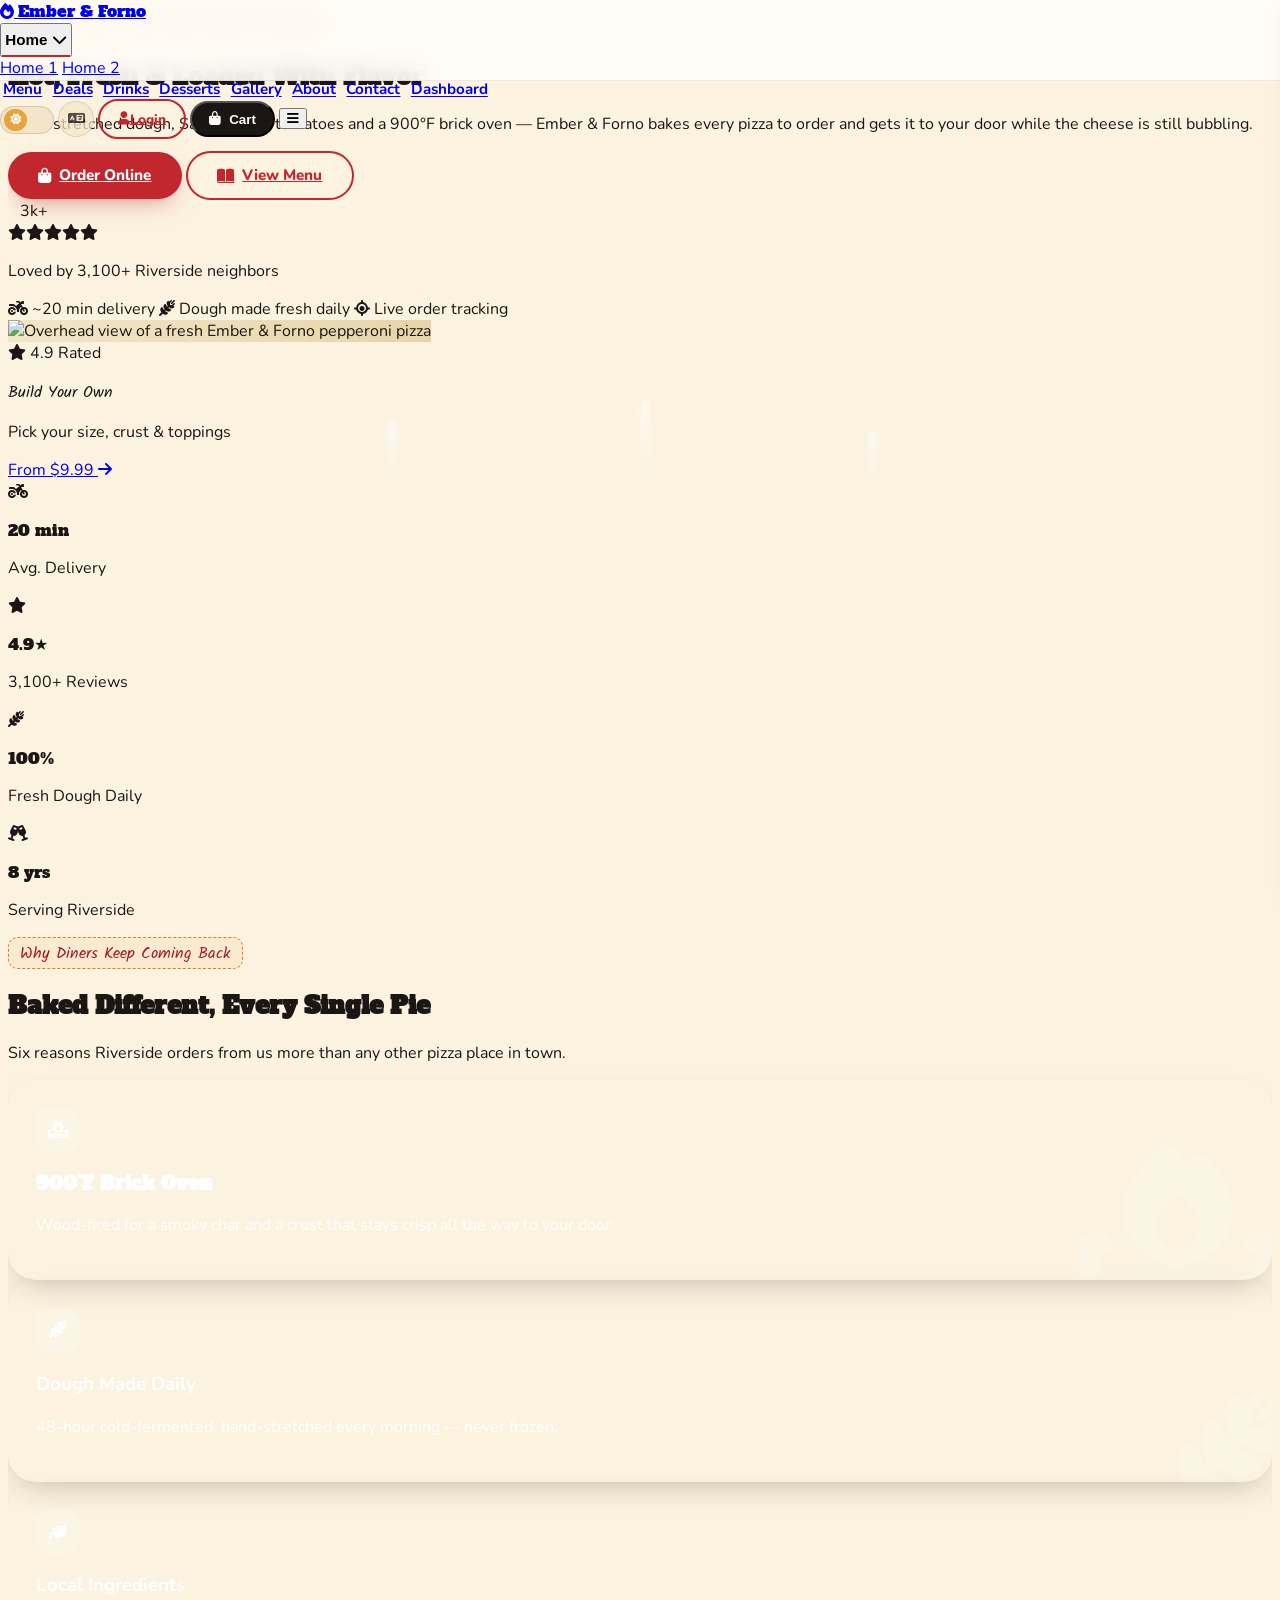
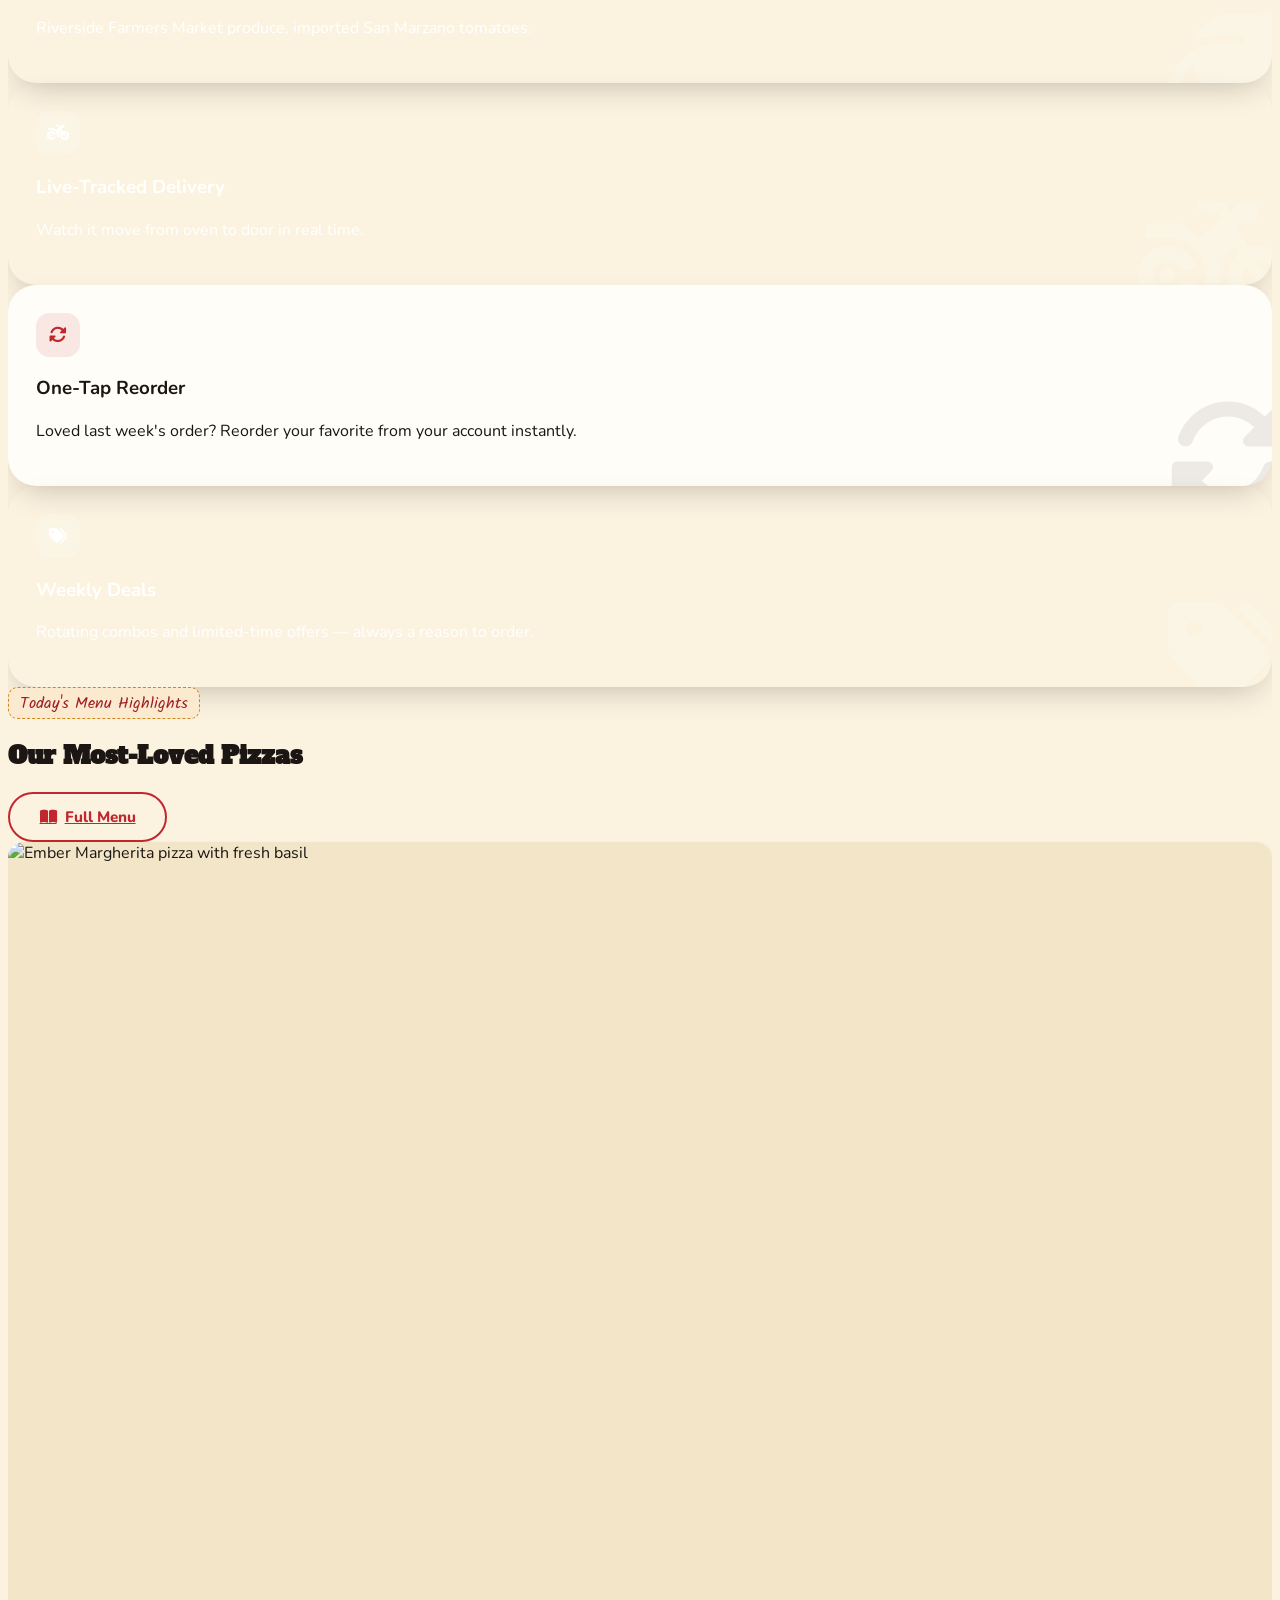
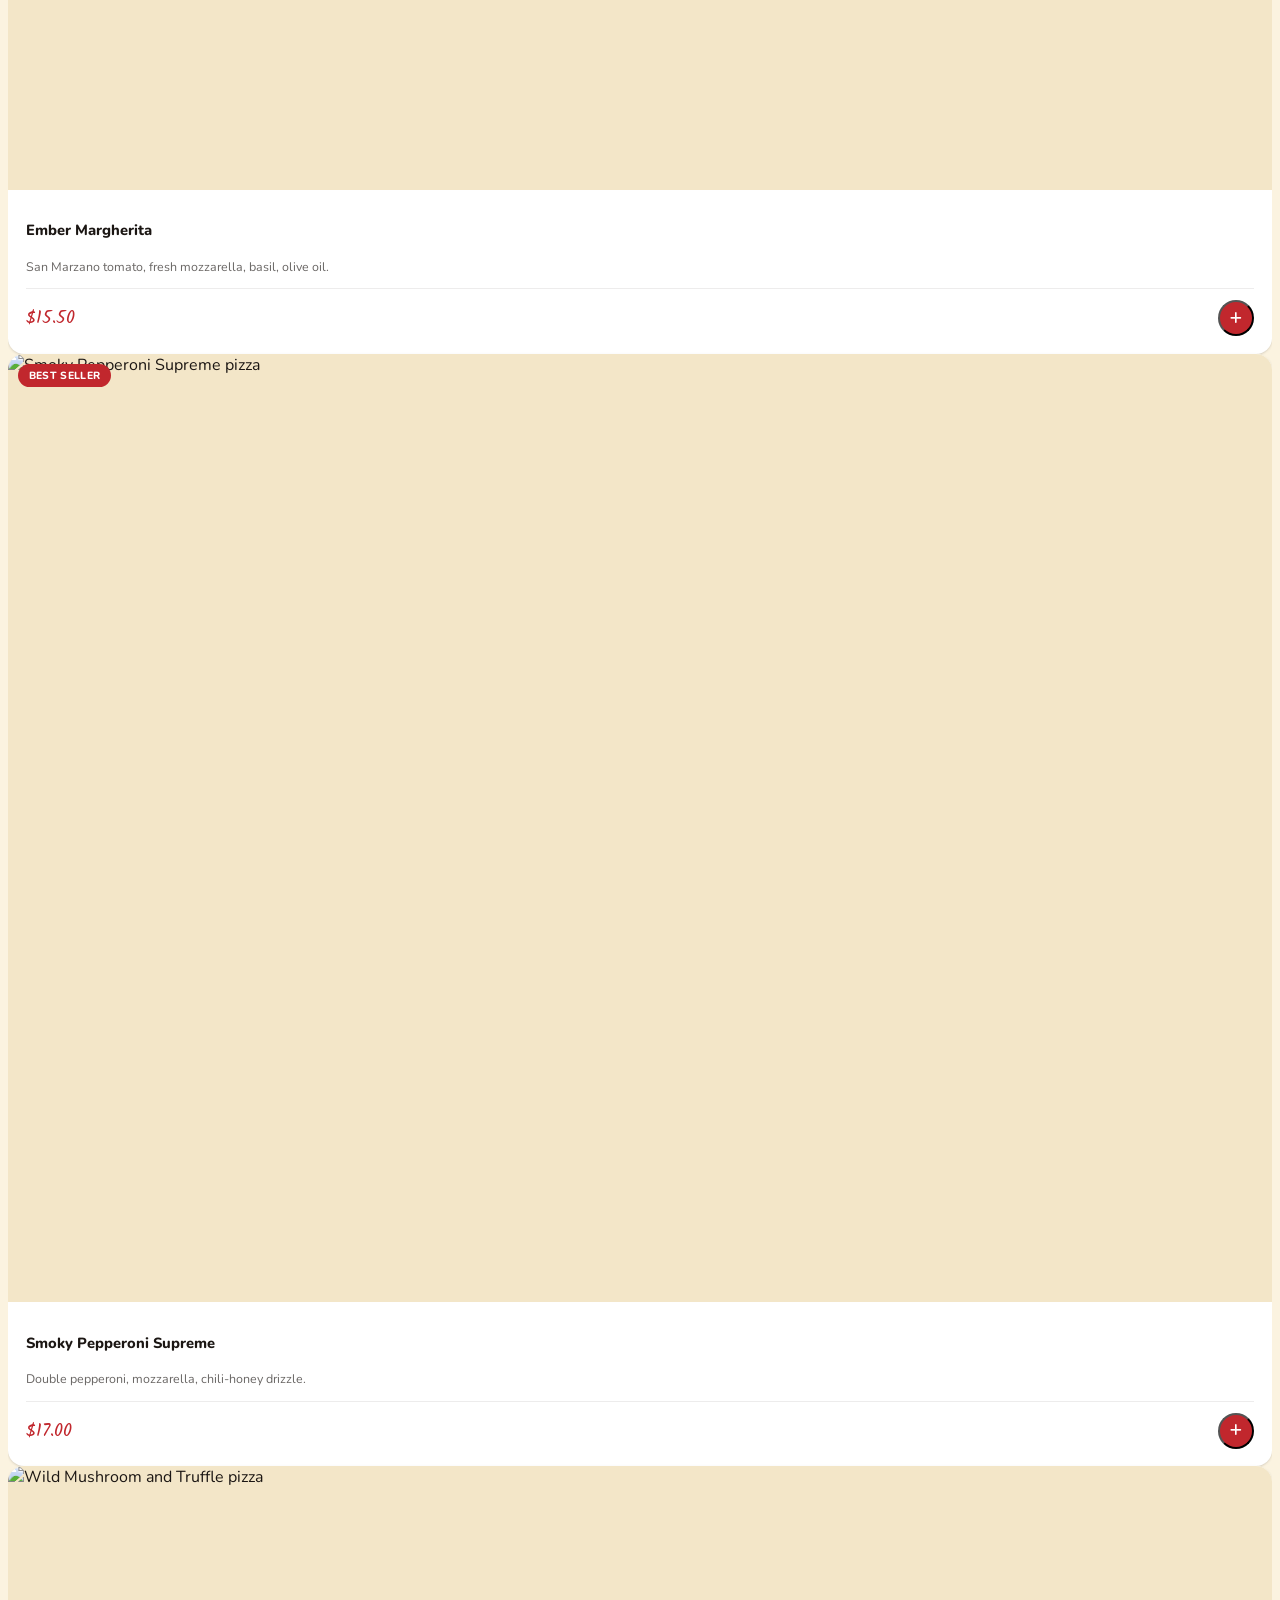
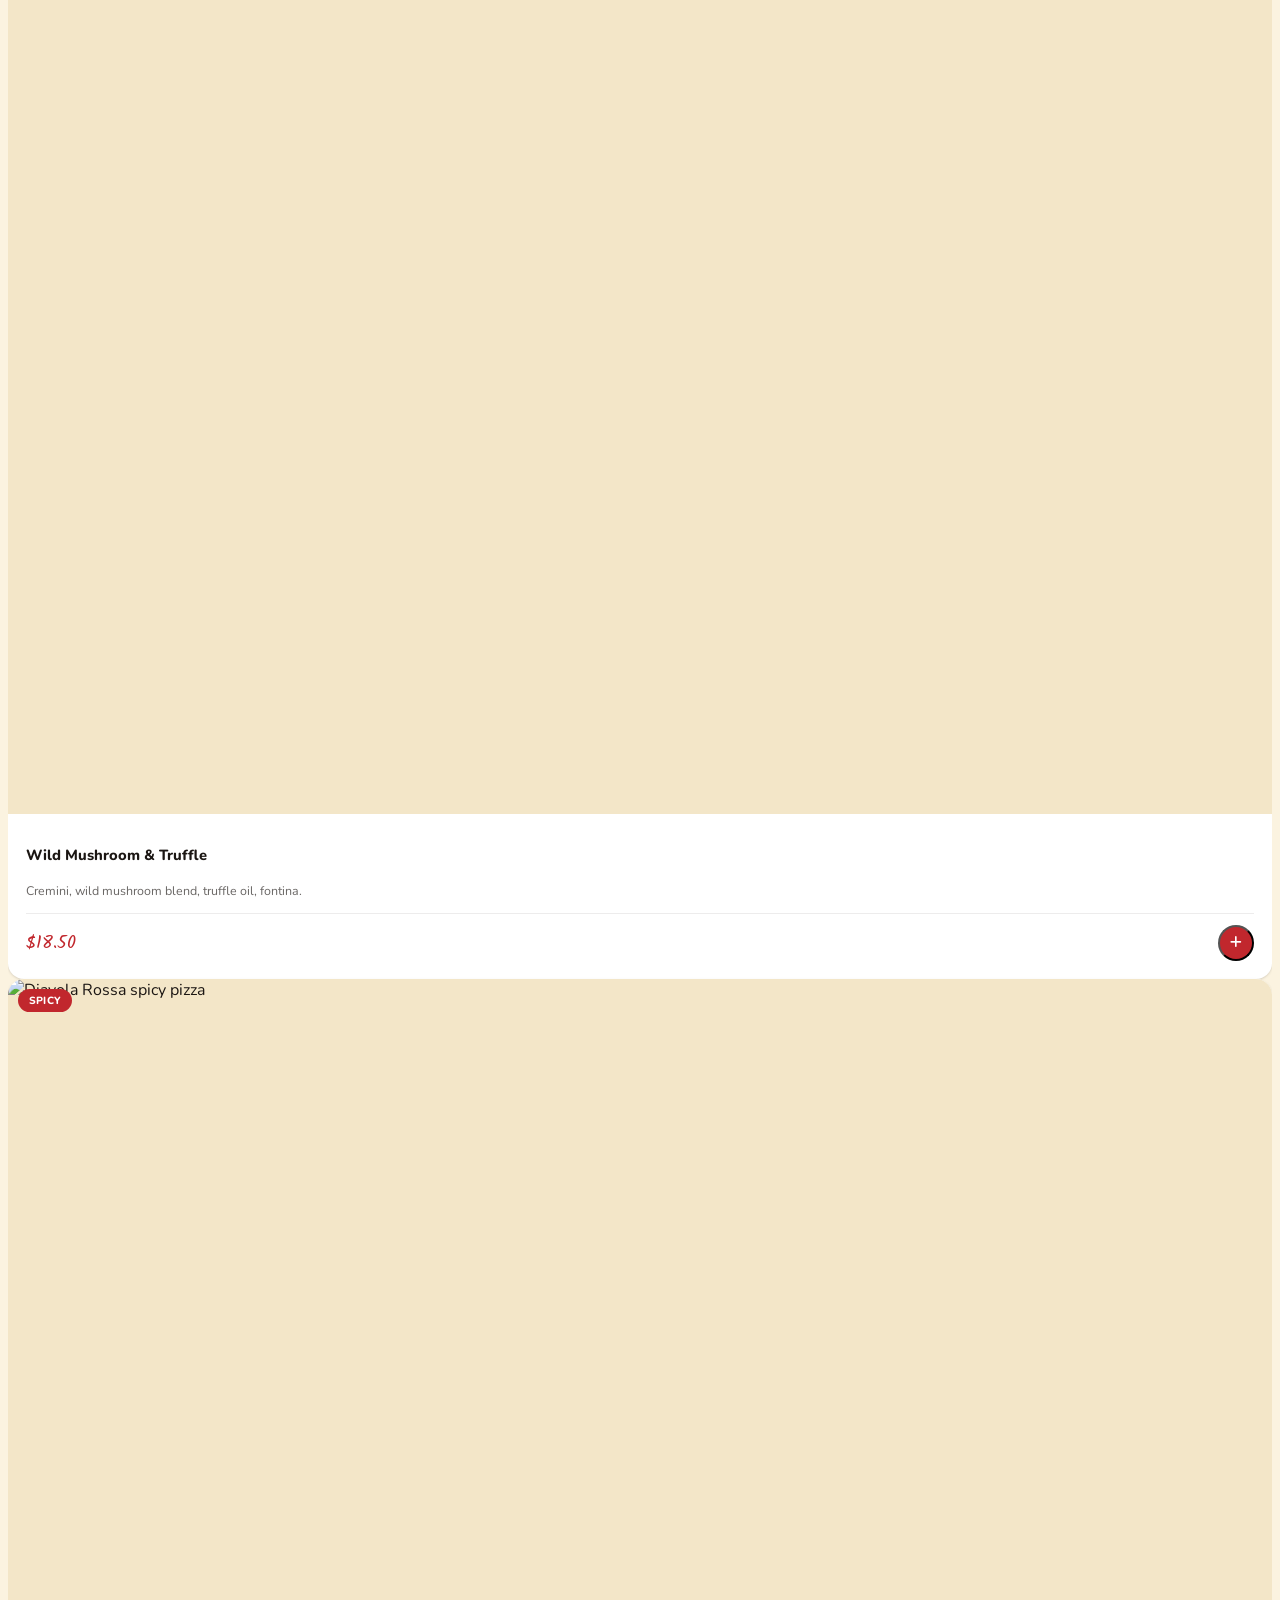
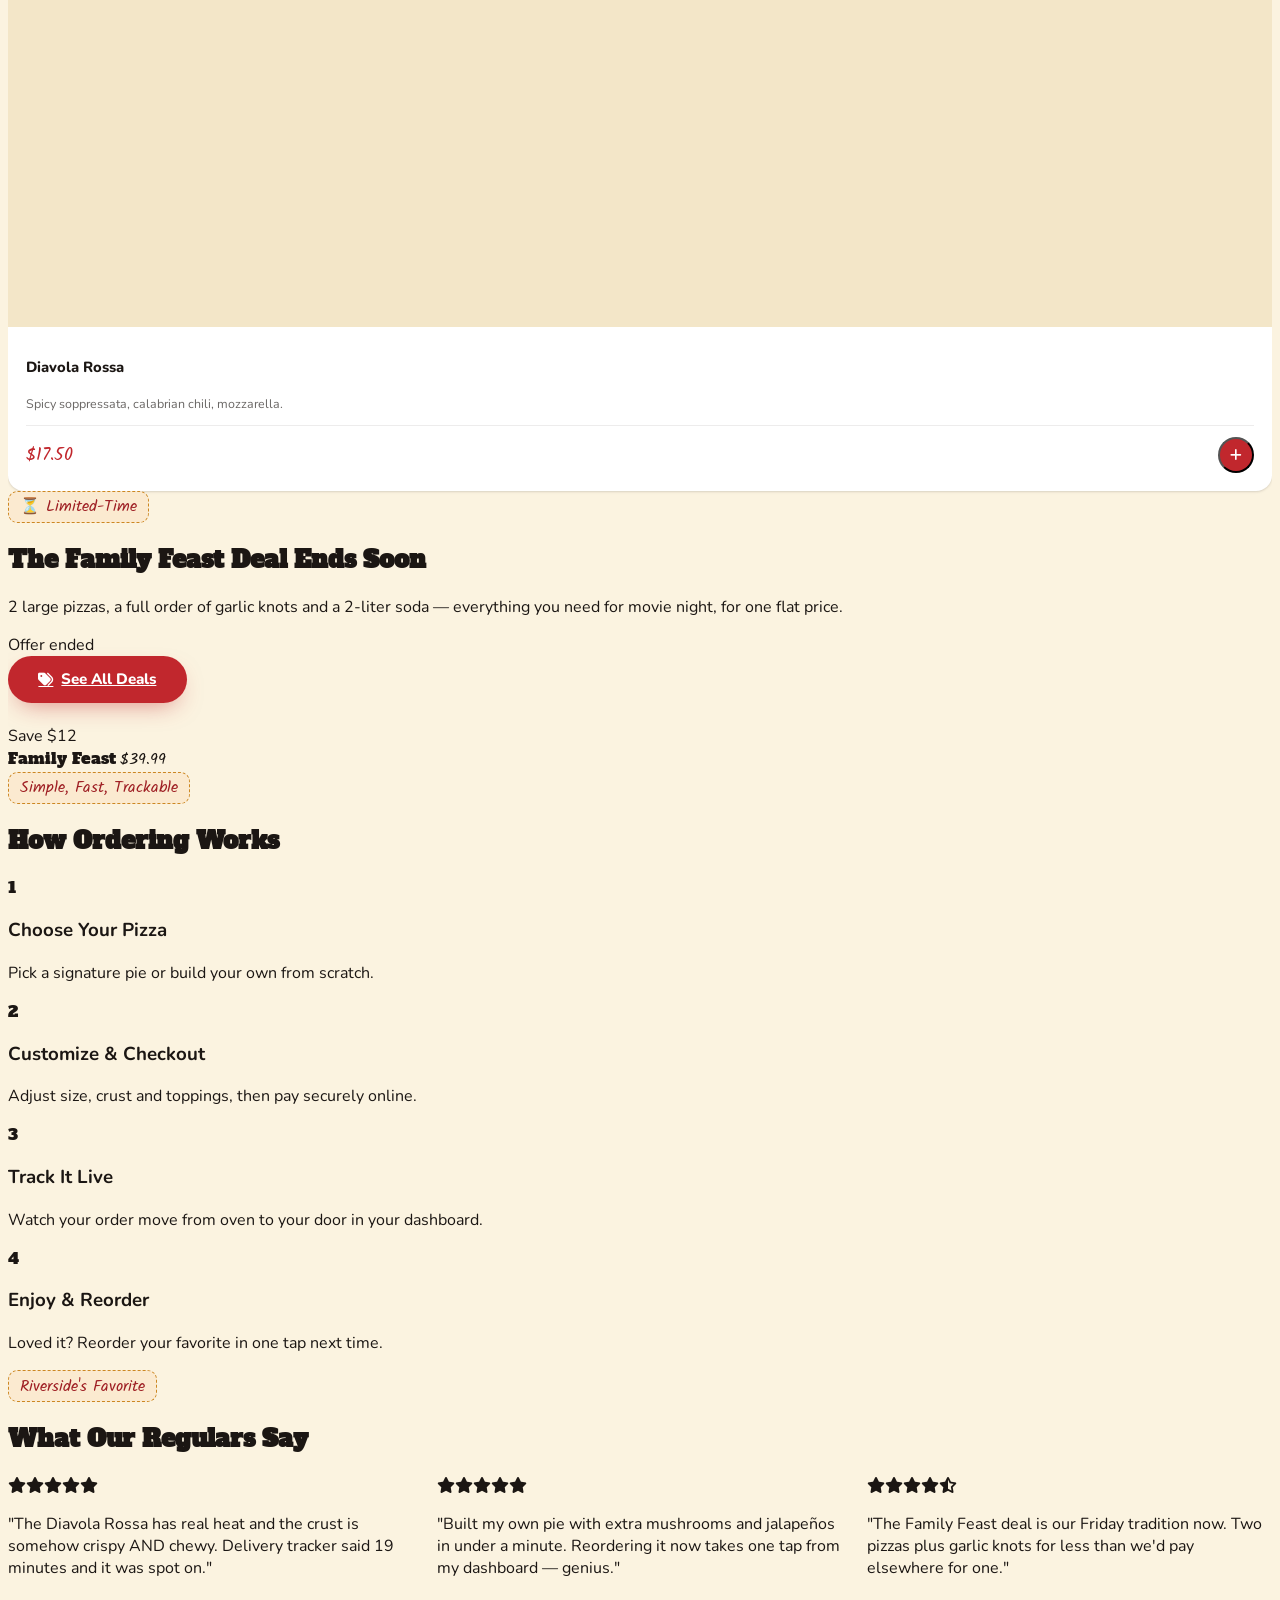
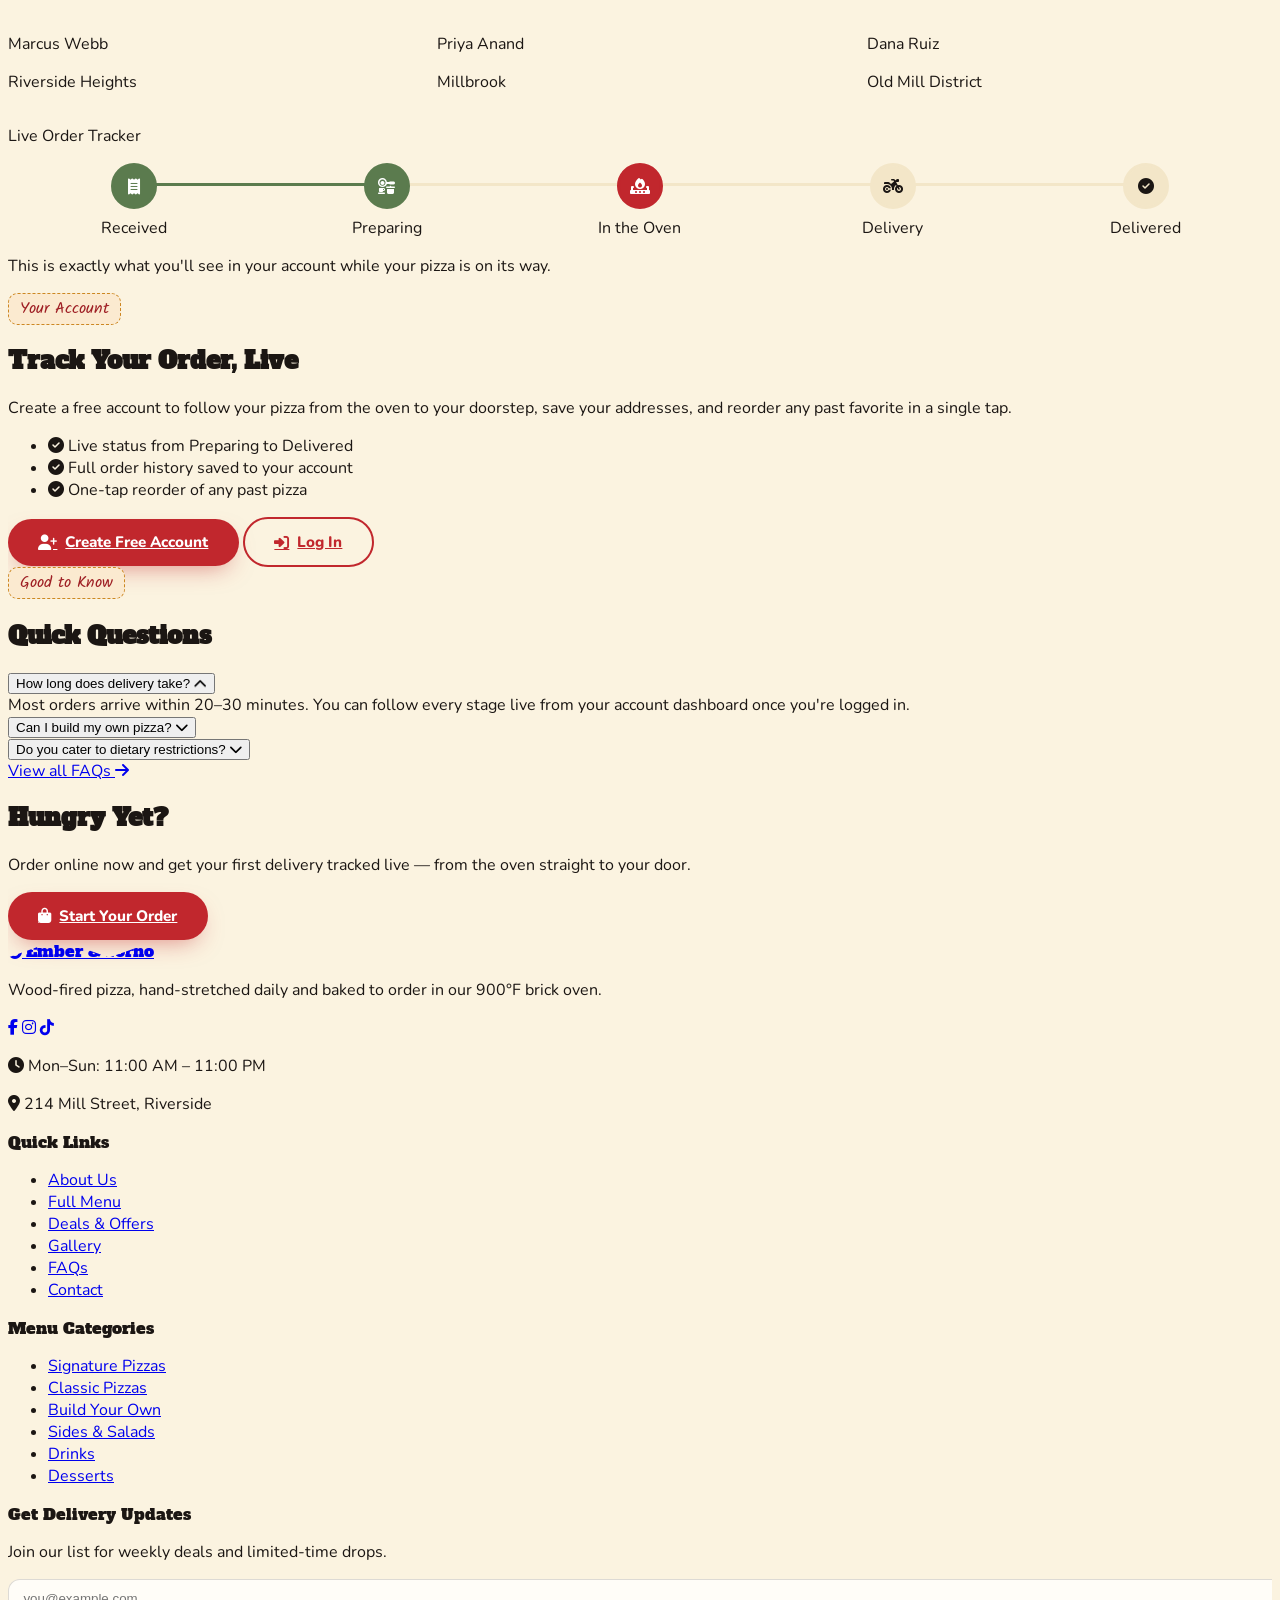
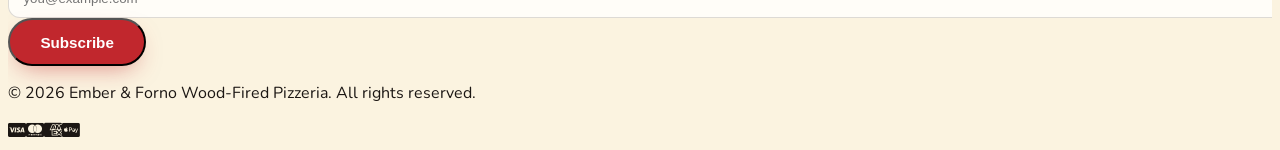
==== commit b5fc77b6: "client changes" ====
--- a/index.html
+++ b/index.html
@@ -63,14 +63,12 @@
         <a href="gallery.html" class="nav-link">Gallery</a>
         <a href="about.html" class="nav-link">About</a>
         <a href="contact.html" class="nav-link">Contact</a>
+        <a href="dashboard.html" class="nav-link js-dashboard-link">Dashboard</a>
       </nav>
       <div class="flex items-center gap-2 md:gap-3">
         <button class="theme-switch hidden xl:inline-flex" id="themeSwitch" role="switch" aria-checked="false" aria-label="Toggle dark mode"><span class="thumb"><i class="fa-solid fa-sun text-[10px]"></i></span></button>
-        <div class="dir-switch hidden xl:inline-flex" role="group" aria-label="Text direction">
-          <button type="button" data-dir="ltr" aria-pressed="true">EN</button>
-          <button type="button" data-dir="rtl" aria-pressed="false">AR</button>
-        </div>
-        <a href="login.html" class="js-account-link hidden md:flex w-10 h-10 rounded-full items-center justify-center bg-cream-200 dark:bg-char-700 hover:bg-gold-300 dark:hover:bg-char-600 transition" aria-label="My account"><i class="fa-solid fa-user"></i></a>
+        <button type="button" class="dir-switch hidden xl:inline-flex" aria-pressed="false" aria-label="Switch to Arabic (RTL)"><i class="fa-solid fa-language"></i></button>
+        <a href="login.html" class="js-account-link login-cta hidden md:inline-flex" aria-label="Log in"><i class="fa-solid fa-user"></i><span class="js-account-label">Login</span></a>
         <button id="cartOpenBtn" class="cart-pill" aria-haspopup="dialog" aria-controls="cartDrawer">
           <i class="fa-solid fa-bag-shopping"></i><span class="hidden sm:inline">Cart</span><span class="cart-count" style="display:none">0</span>
         </button>
@@ -410,7 +408,7 @@
 <!-- ============================== ACCOUNT / DASHBOARD CTA (split) ============================== -->
 <section class="py-20 lg:py-28 bg-cream-50 dark:bg-char-800/60">
   <div class="container mx-auto px-4 lg:px-8 grid lg:grid-cols-2 gap-10 items-center">
-    <div class="order-2 lg:order-1 rounded-3xl bg-char-900 text-cream-50 p-8" data-aos="fade-right">
+    <div class="order-2 lg:order-1 rounded-3xl bg-char-900 text-cream-50 p-8 text-center" data-aos="fade-right">
       <p class="text-xs uppercase tracking-widest text-gold-400 font-extrabold mb-4">Live Order Tracker</p>
       <div class="status-rail">
         <div class="status-node is-done"><div class="dot"><i class="fa-solid fa-receipt text-xs"></i></div><span class="text-[10px] opacity-70">Received</span></div>
@@ -595,6 +593,7 @@
     <a href="about.html" class="nav-drawer-link"><span><i class="fa-solid fa-circle-info"></i> About</span><i class="fa-solid fa-chevron-right text-xs opacity-30 rtl:rotate-180"></i></a>
     <a href="faq.html" class="nav-drawer-link"><span><i class="fa-solid fa-circle-question"></i> FAQ</span><i class="fa-solid fa-chevron-right text-xs opacity-30 rtl:rotate-180"></i></a>
     <a href="contact.html" class="nav-drawer-link"><span><i class="fa-solid fa-envelope"></i> Contact</span><i class="fa-solid fa-chevron-right text-xs opacity-30 rtl:rotate-180"></i></a>
+    <a href="dashboard.html" class="nav-drawer-link js-dashboard-link"><span><i class="fa-solid fa-gauge"></i> Dashboard</span><i class="fa-solid fa-chevron-right text-xs opacity-30 rtl:rotate-180"></i></a>
     <a href="login.html" class="nav-drawer-link js-account-link"><span><i class="fa-solid fa-user"></i> <span class="js-account-label">Login</span></span><i class="fa-solid fa-chevron-right text-xs opacity-30 rtl:rotate-180"></i></a>
   </nav>
   <div class="p-5 border-t border-black/10 dark:border-white/10 space-y-4">
@@ -604,10 +603,7 @@
     </div>
     <div class="flex items-center justify-between">
       <span class="text-sm font-bold">Language / Direction</span>
-      <div class="dir-switch" role="group" aria-label="Text direction">
-        <button type="button" data-dir="ltr" aria-pressed="true">EN</button>
-        <button type="button" data-dir="rtl" aria-pressed="false">AR</button>
-      </div>
+      <button type="button" class="dir-switch" aria-pressed="false" aria-label="Switch to Arabic (RTL)"><i class="fa-solid fa-language"></i></button>
     </div>
     <a href="tel:+15035550192" class="btn-crust-outline w-full justify-center !py-2.5 text-sm"><i class="fa-solid fa-phone"></i> Call (503) 555-0192</a>
   </div>
--- a/assets/css/style.css
+++ b/assets/css/style.css
@@ -329,14 +329,35 @@
 [dir="rtl"] .theme-switch .thumb{transform:translateX(0);}
 [dir="rtl"].dark .theme-switch .thumb, [dir="rtl"] .dark .theme-switch .thumb{transform:translateX(-1.55rem);}
 
-/* Direction switch: compact EN | AR pill */
+/* Direction switch: single RTL/LTR language-icon toggle */
 .dir-switch{
-  display:inline-flex; border-radius:9999px; overflow:hidden; border:1px solid rgba(27,22,19,.15); font-size:.72rem; font-weight:800;
-}
-.dark .dir-switch{border-color:rgba(239,230,219,.15);}
-.dir-switch button{padding:.35rem .55rem; background:transparent; color:inherit; opacity:.55;}
-.dir-switch button[aria-pressed="true"]{background:var(--red-600); color:#fff; opacity:1;}
-.dark .dir-switch button[aria-pressed="true"]{background:var(--gold-500); color:var(--char-900);}
+  width:2.25rem; height:2.25rem; border-radius:9999px; display:inline-flex; align-items:center; justify-content:center;
+  background:var(--cream-200); border:1px solid rgba(27,22,19,.15); color:inherit; opacity:.75; font-size:.85rem;
+  cursor:pointer; transition:background .2s ease, color .2s ease, opacity .2s ease;
+}
+.dark .dir-switch{background:var(--char-700); border-color:rgba(239,230,219,.15);}
+.dir-switch[aria-pressed="true"]{background:var(--red-600); color:#fff; opacity:1; border-color:transparent;}
+.dark .dir-switch[aria-pressed="true"]{background:var(--gold-500); color:var(--char-900);}
+
+/* Login CTA (replaces old avatar-icon account link) */
+.login-cta{
+  align-items:center; gap:.45rem; padding:.55rem 1.1rem; border-radius:9999px;
+  font-weight:800; font-size:.85rem; border:2px solid var(--red-600); color:var(--red-600); background:transparent;
+  transition:background .2s ease, color .2s ease, transform .2s ease;
+}
+.dark .login-cta{color:var(--gold-400); border-color:var(--gold-400);}
+.login-cta:hover{background:var(--red-600); color:#fff; transform:translateY(-1px);}
+.dark .login-cta:hover{background:var(--gold-500); color:var(--char-900);}
+
+/* Back-to-site pill, used on chrome-less pages (auth, app shell) */
+.back-to-site-btn{
+  display:inline-flex; align-items:center; gap:.5rem; padding:.6rem 1.1rem; border-radius:9999px;
+  font-weight:800; font-size:.85rem; border:2px solid rgba(27,22,19,.15); color:inherit; white-space:nowrap;
+  background:#fff; transition:background .2s ease;
+}
+.dark .back-to-site-btn{border-color:rgba(239,230,219,.18); background:var(--char-800);}
+.back-to-site-btn:hover{background:var(--cream-200);}
+.dark .back-to-site-btn:hover{background:var(--char-700);}
 
 /* ==========================================================================
    Nav drawer — standard hamburger-triggered vertical list menu, used for
@@ -374,6 +395,7 @@
 .nav-drawer-link i:first-child{width:1.25rem; text-align:center; opacity:.6; font-size:.9rem;}
 .nav-drawer-link[aria-current="page"]{color:var(--red-600); background:rgba(193,39,45,.05);}
 .dark .nav-drawer-link[aria-current="page"]{color:var(--gold-400); background:rgba(232,163,61,.08);}
+.nav-drawer-link.hidden{display:none;}
 .nav-drawer-sub{padding-inline-start:2.9rem; font-size:.88rem; font-weight:700; opacity:.75;}
 
 /* ==========================================================================
@@ -494,11 +516,11 @@
 @media(min-width:768px){ .toast{bottom:1.5rem;} }
 
 .form-field label{font-weight:700; font-size:.85rem; display:block; margin-bottom:.35rem;}
-.form-field input, .form-field select, .form-field textarea{
+.form-field input:not([type="checkbox"]):not([type="radio"]), .form-field select, .form-field textarea{
   width:100%; padding:.7rem .9rem; border-radius:.75rem; border:1.5px solid rgba(27,22,19,.15);
   background:var(--cream-50); color:inherit;
 }
-.dark .form-field input, .dark .form-field select, .dark .form-field textarea{border-color:rgba(239,230,219,.18); background:var(--char-700);}
+.dark .form-field input:not([type="checkbox"]):not([type="radio"]), .dark .form-field select, .dark .form-field textarea{border-color:rgba(239,230,219,.18); background:var(--char-700);}
 .form-field input:focus, .form-field select:focus, .form-field textarea:focus{border-color:var(--red-600); outline:none;}
 .form-field .field-error{color:var(--red-600); font-size:.78rem; margin-top:.3rem; display:none;}
 .form-field.has-error input, .form-field.has-error select, .form-field.has-error textarea{border-color:var(--red-600);}
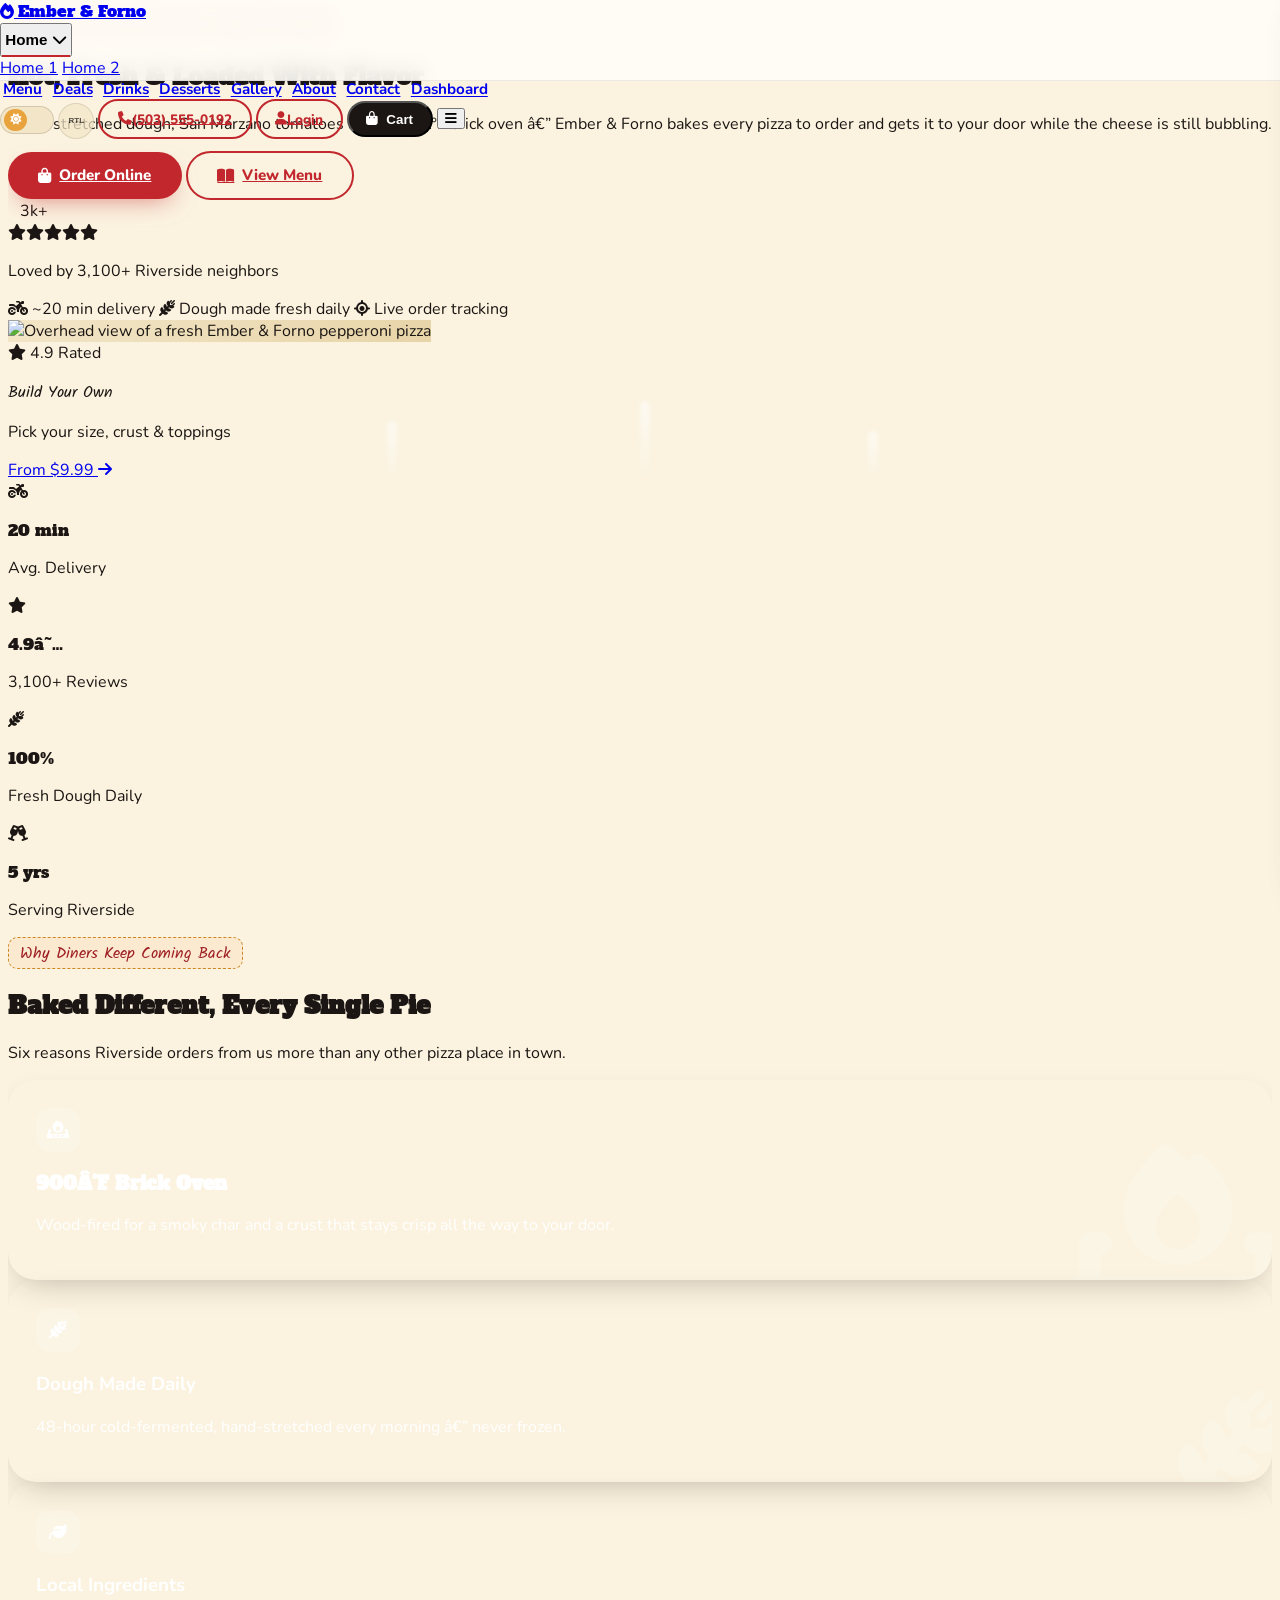
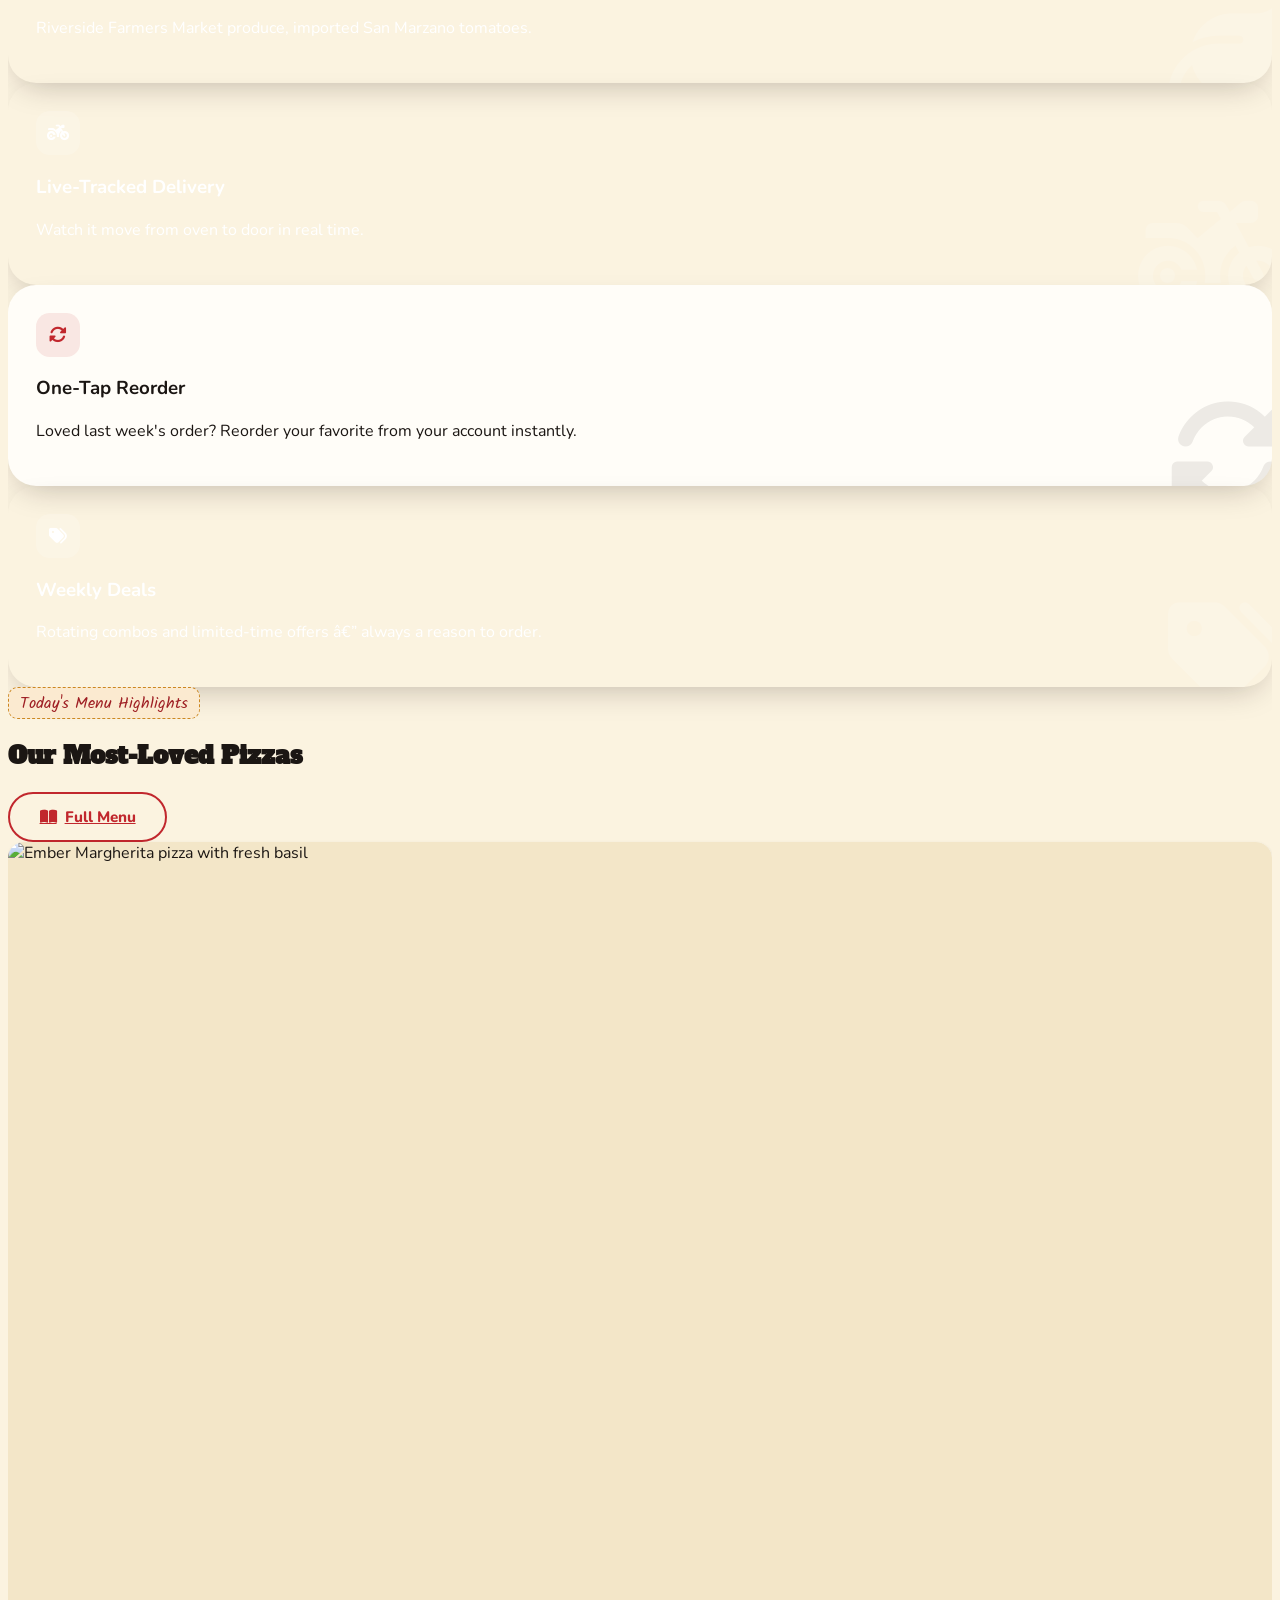
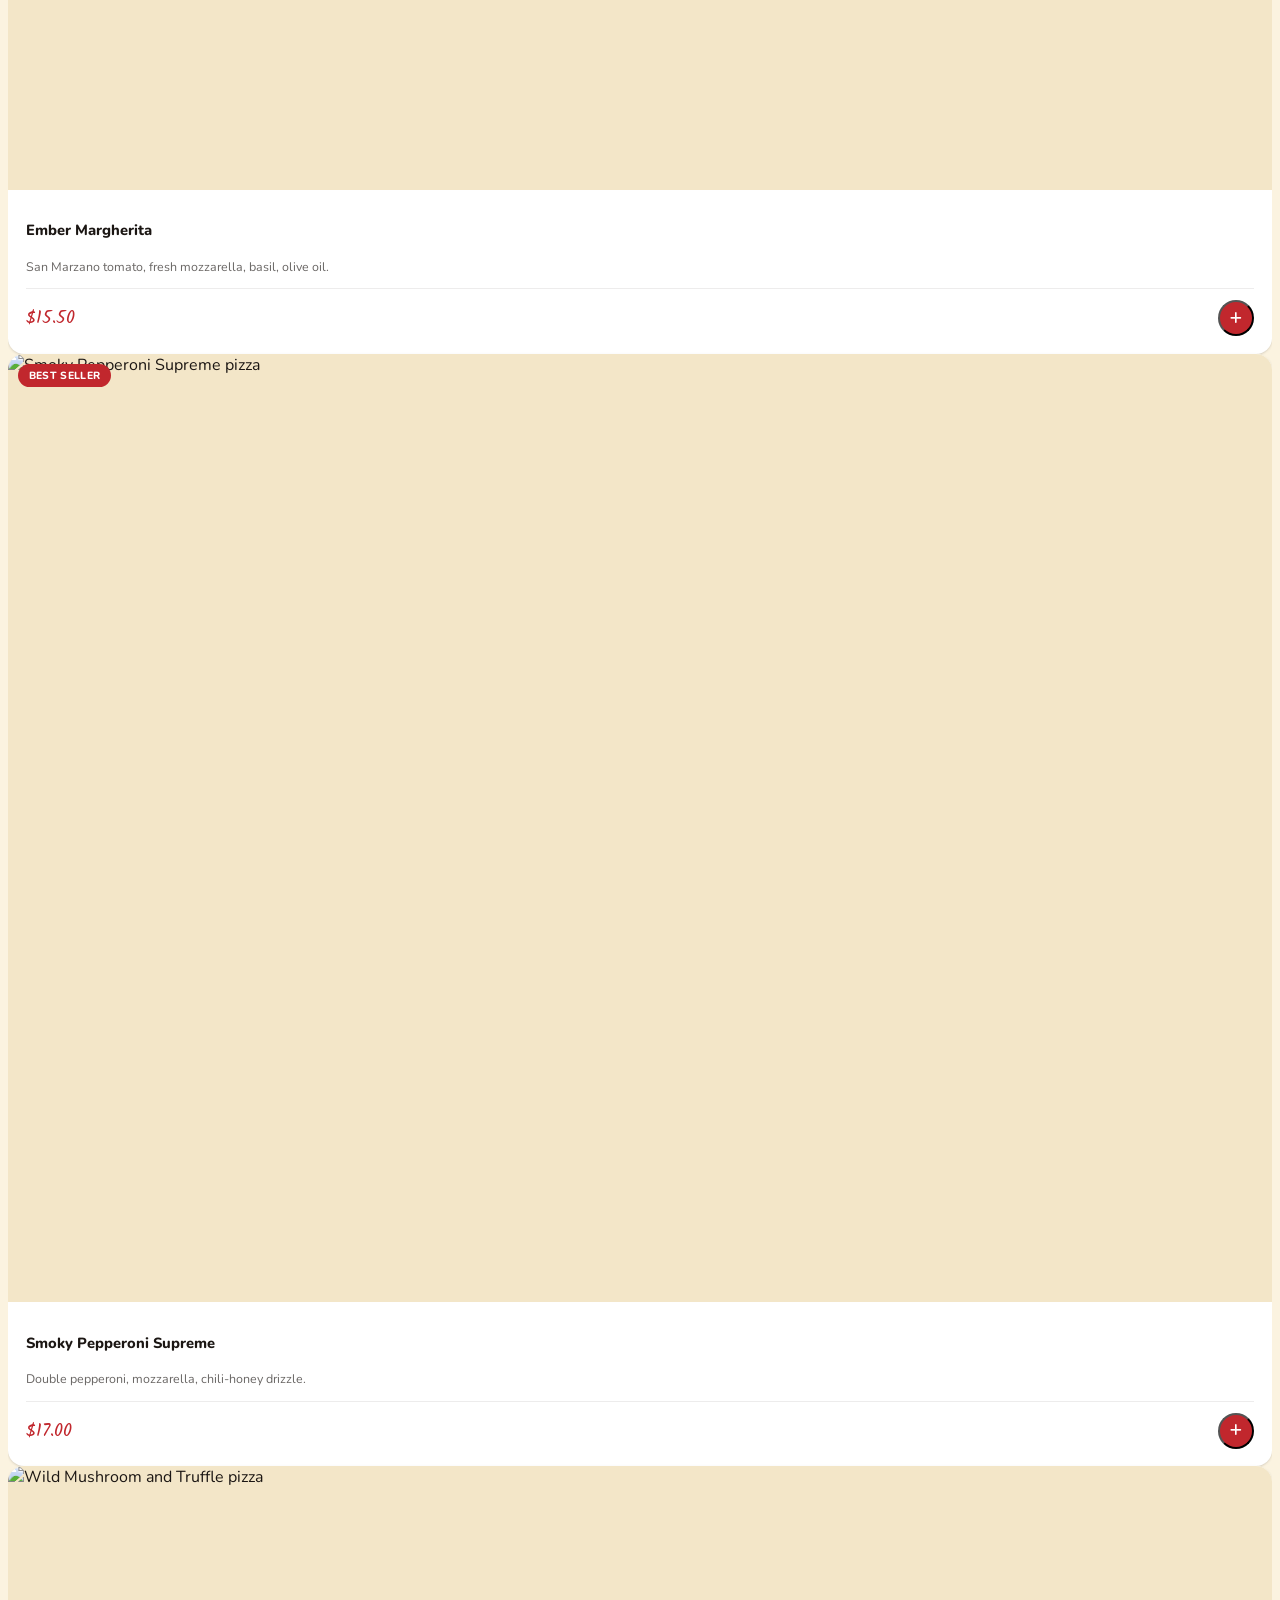
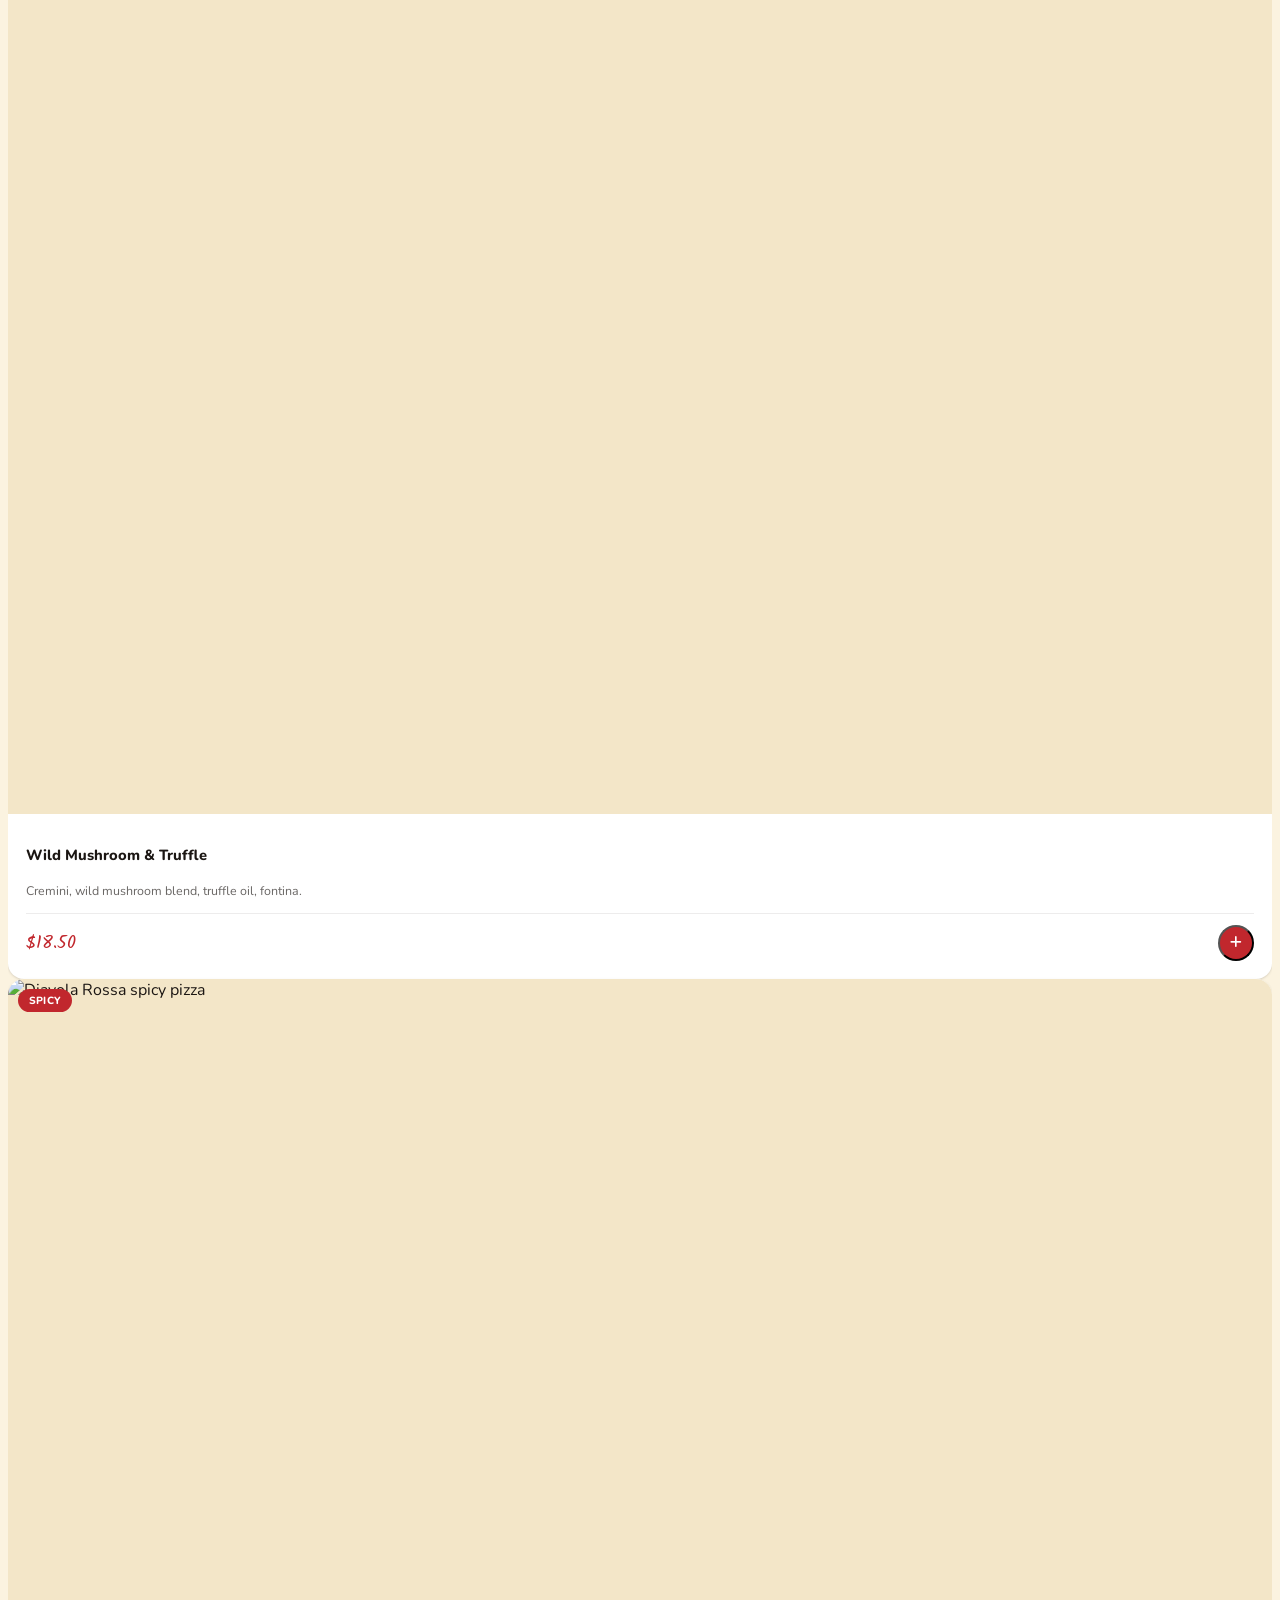
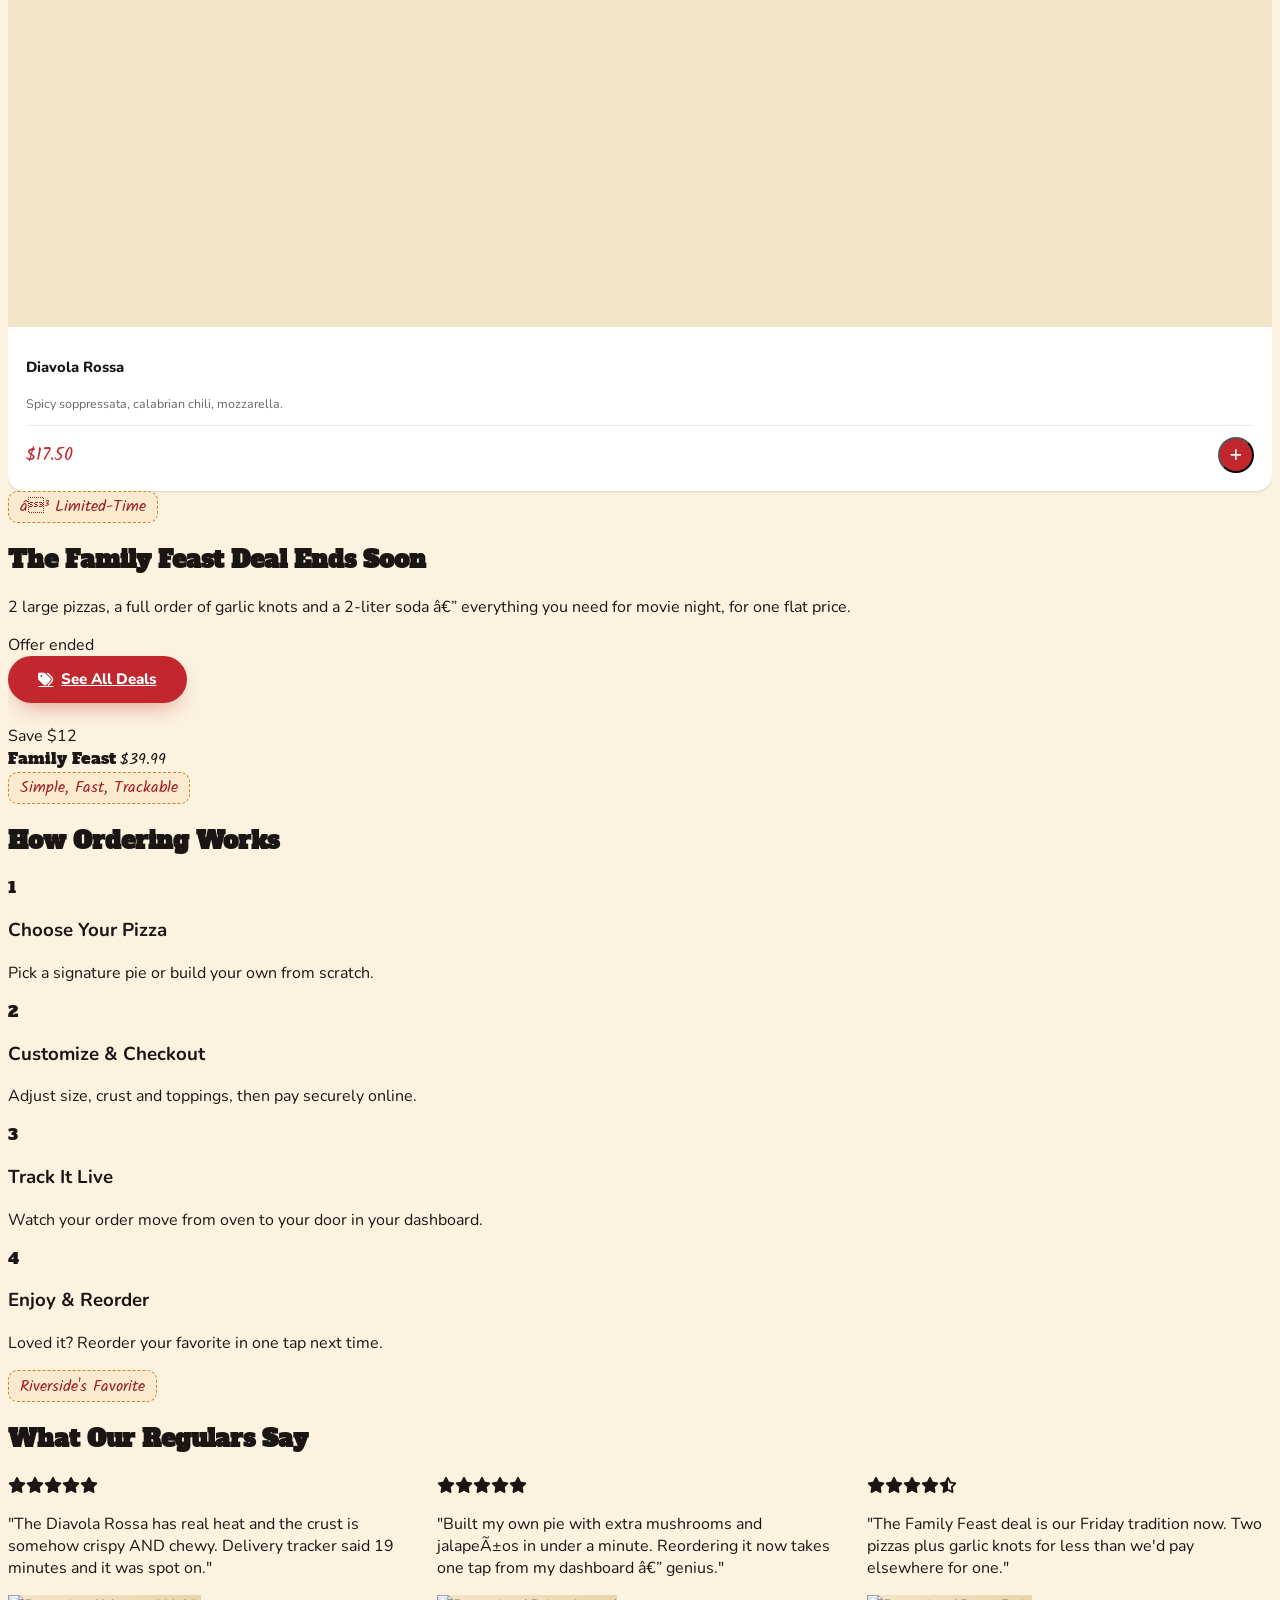
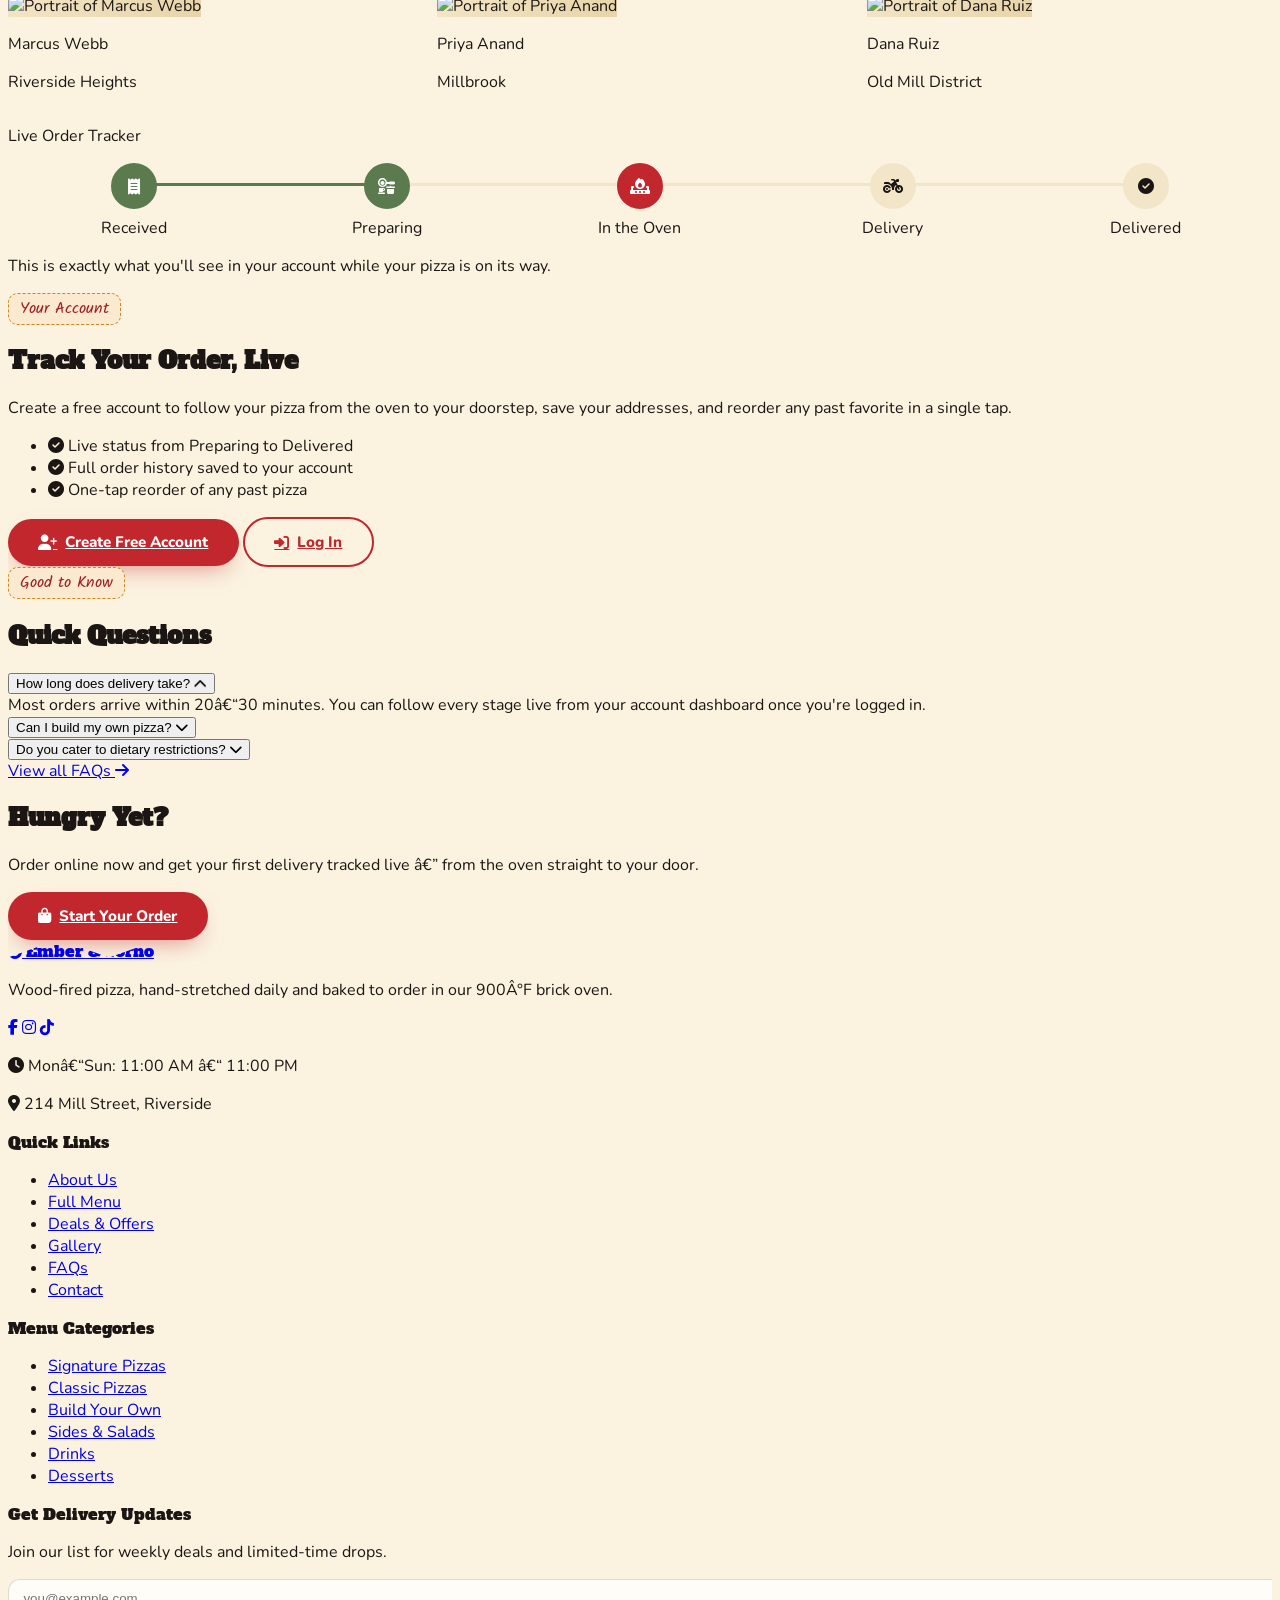
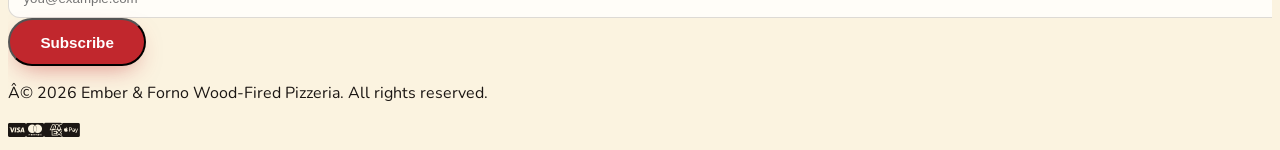
==== commit af9fbc93: "2nd commit" ====
--- a/index.html
+++ b/index.html
@@ -4,7 +4,7 @@
 <meta charset="UTF-8">
 <meta name="viewport" content="width=device-width, initial-scale=1.0">
 <title>Ember &amp; Forno | Wood-Fired Pizza, Baked to Order</title>
-<meta name="description" content="Ember & Forno is a local wood-fired pizzeria in Riverside — hand-stretched dough, San Marzano tomatoes, and a full menu of signature pizzas, combo deals and limited-time offers. Order online and track your delivery live.">
+<meta name="description" content="Ember & Forno is a local wood-fired pizzeria in Riverside â€” hand-stretched dough, San Marzano tomatoes, and a full menu of signature pizzas, combo deals and limited-time offers. Order online and track your delivery live.">
 <link rel="icon" href="data:image/svg+xml,%3Csvg xmlns='http://www.w3.org/2000/svg' viewBox='0 0 100 100'%3E%3Ctext y='.9em' font-size='90'%3E%F0%9F%8D%95%3C/text%3E%3C/svg%3E">
 <script src="https://cdn.tailwindcss.com"></script>
 <script>
@@ -67,8 +67,9 @@
       </nav>
       <div class="flex items-center gap-2 md:gap-3">
         <button class="theme-switch hidden xl:inline-flex" id="themeSwitch" role="switch" aria-checked="false" aria-label="Toggle dark mode"><span class="thumb"><i class="fa-solid fa-sun text-[10px]"></i></span></button>
-        <button type="button" class="dir-switch hidden xl:inline-flex" aria-pressed="false" aria-label="Switch to Arabic (RTL)"><i class="fa-solid fa-language"></i></button>
-        <a href="login.html" class="js-account-link login-cta hidden md:inline-flex" aria-label="Log in"><i class="fa-solid fa-user"></i><span class="js-account-label">Login</span></a>
+        <button type="button" class="dir-switch hidden xl:inline-flex" aria-pressed="false" aria-label="Switch to Arabic (RTL)"><span class="dir-switch-label" aria-hidden="true">RTL</span></button>
+        <a href="tel:+15035550192" class="login-cta hidden xl:inline-flex" aria-label="Call (503) 555-0192"><i class="fa-solid fa-phone"></i><span>(503) 555-0192</span></a>
+        <a href="login.html" class="js-account-link login-cta" aria-label="Log in"><i class="fa-solid fa-user"></i><span class="js-account-label hidden sm:inline">Login</span></a>
         <button id="cartOpenBtn" class="cart-pill" aria-haspopup="dialog" aria-controls="cartDrawer">
           <i class="fa-solid fa-bag-shopping"></i><span class="hidden sm:inline">Cart</span><span class="cart-count" style="display:none">0</span>
         </button>
@@ -92,12 +93,12 @@
 
   <div class="container mx-auto px-4 lg:px-8 grid lg:grid-cols-2 gap-14 items-center">
     <div data-aos="fade-up">
-      <span class="badge-chalk mb-5">🔥 Fresh out of the oven, every 90 seconds</span>
+      <span class="badge-chalk mb-5">ðŸ”¥ Fresh out of the oven, every 90 seconds</span>
       <h1 class="font-display text-4xl sm:text-5xl lg:text-6xl leading-[1.08] mb-6">
         Hot, Fresh &amp; <span class="relative inline-block text-marinara-600 dark:text-gold-400">Loaded<span class="absolute left-0 right-0 -bottom-1 h-3 bg-gold-300/50 dark:bg-marinara-900/40 -z-10 rounded-full"></span></span> With Flavor
       </h1>
       <p class="text-base sm:text-lg opacity-80 max-w-lg mb-8">
-        Hand-stretched dough, San Marzano tomatoes and a 900°F brick oven — Ember &amp; Forno bakes every pizza to order and gets it to your door while the cheese is still bubbling.
+        Hand-stretched dough, San Marzano tomatoes and a 900Â°F brick oven â€” Ember &amp; Forno bakes every pizza to order and gets it to your door while the cheese is still bubbling.
       </p>
       <div class="flex flex-wrap gap-4 mb-8">
         <a href="menu.html" class="btn-crust"><span class="bubble"></span><span class="bubble"></span><span class="bubble"></span><span class="bubble"></span><i class="fa-solid fa-bag-shopping"></i> Order Online</a>
@@ -164,7 +165,7 @@
     </div>
     <div data-aos="fade-up" data-aos-delay="100">
       <i class="fa-solid fa-star text-gold-400/70 text-lg mb-2"></i>
-      <p class="font-display text-2xl md:text-3xl text-gold-400"><span data-count-to="4.9">0</span>★</p>
+      <p class="font-display text-2xl md:text-3xl text-gold-400"><span data-count-to="4.9">0</span>â˜…</p>
       <p class="text-xs uppercase tracking-wide opacity-70 mt-1">3,100+ Reviews</p>
     </div>
     <div data-aos="fade-up" data-aos-delay="200">
@@ -189,11 +190,11 @@
       <p class="opacity-75">Six reasons Riverside orders from us more than any other pizza place in town.</p>
     </div>
     <div class="grid grid-cols-2 lg:grid-cols-4 gap-5 lg:auto-rows-[9.5rem]">
-      <!-- Feature reason: 900°F Oven -->
+      <!-- Feature reason: 900Â°F Oven -->
       <div class="reason-card reason-feature col-span-2 row-span-2 bg-marinara-600 flex flex-col justify-end" data-aos="fade-up">
         <i class="fa-solid fa-fire-burner bg-icon" aria-hidden="true"></i>
         <div class="reason-icon-badge"><i class="fa-solid fa-fire-burner"></i></div>
-        <h3 class="font-display text-lg mb-2">900°F Brick Oven</h3>
+        <h3 class="font-display text-lg mb-2">900Â°F Brick Oven</h3>
         <p class="text-sm opacity-85 max-w-xs">Wood-fired for a smoky char and a crust that stays crisp all the way to your door.</p>
       </div>
       <!-- Dough Made Daily -->
@@ -201,7 +202,7 @@
         <i class="fa-solid fa-wheat-awn bg-icon" aria-hidden="true"></i>
         <div class="reason-icon-badge"><i class="fa-solid fa-wheat-awn"></i></div>
         <h3 class="font-extrabold mb-1">Dough Made Daily</h3>
-        <p class="text-xs opacity-85">48-hour cold-fermented, hand-stretched every morning — never frozen.</p>
+        <p class="text-xs opacity-85">48-hour cold-fermented, hand-stretched every morning â€” never frozen.</p>
       </div>
       <!-- Local Ingredients -->
       <div class="reason-card bg-gold-500 !text-char-900 flex flex-col justify-end" data-aos="fade-up" data-aos-delay="120">
@@ -231,7 +232,7 @@
         <i class="fa-solid fa-tags bg-icon" aria-hidden="true"></i>
         <div class="reason-icon-badge"><i class="fa-solid fa-tags"></i></div>
         <h3 class="font-extrabold mb-1">Weekly Deals</h3>
-        <p class="text-xs opacity-85">Rotating combos and limited-time offers — always a reason to order.</p>
+        <p class="text-xs opacity-85">Rotating combos and limited-time offers â€” always a reason to order.</p>
       </div>
     </div>
   </div>
@@ -311,9 +312,9 @@
 <section class="py-20 lg:py-28">
   <div class="container mx-auto px-4 lg:px-8 grid lg:grid-cols-2 gap-10 items-center">
     <div data-aos="fade-right">
-      <span class="badge-chalk mb-4">⏳ Limited-Time</span>
+      <span class="badge-chalk mb-4">â³ Limited-Time</span>
       <h2 class="font-display text-2xl md:text-3xl mb-4">The Family Feast Deal Ends Soon</h2>
-      <p class="opacity-75 mb-6 max-w-md">2 large pizzas, a full order of garlic knots and a 2-liter soda — everything you need for movie night, for one flat price.</p>
+      <p class="opacity-75 mb-6 max-w-md">2 large pizzas, a full order of garlic knots and a 2-liter soda â€” everything you need for movie night, for one flat price.</p>
       <div class="flex gap-3 mb-8" data-countdown="2026-08-12T23:59:59"></div>
       <a href="deals.html" class="btn-crust"><span class="bubble"></span><span class="bubble"></span><span class="bubble"></span><span class="bubble"></span><i class="fa-solid fa-tags"></i> See All Deals</a>
     </div>
@@ -382,7 +383,7 @@
         <div class="swiper-slide h-auto">
           <div class="bg-white dark:bg-char-800 rounded-2xl p-7 shadow-soft h-full flex flex-col">
             <div class="text-gold-500 mb-3"><i class="fa-solid fa-star"></i><i class="fa-solid fa-star"></i><i class="fa-solid fa-star"></i><i class="fa-solid fa-star"></i><i class="fa-solid fa-star"></i></div>
-            <p class="opacity-80 mb-6 flex-1">"Built my own pie with extra mushrooms and jalapeños in under a minute. Reordering it now takes one tap from my dashboard — genius."</p>
+            <p class="opacity-80 mb-6 flex-1">"Built my own pie with extra mushrooms and jalapeÃ±os in under a minute. Reordering it now takes one tap from my dashboard â€” genius."</p>
             <div class="flex items-center gap-3">
               <img src="https://images.unsplash.com/photo-1531123897727-8f129e1688ce?auto=format&fit=crop&w=100&q=80" loading="lazy" class="w-11 h-11 rounded-full object-cover ph-img" alt="Portrait of Priya Anand">
               <div><p class="font-extrabold text-sm">Priya Anand</p><p class="text-xs opacity-60">Millbrook</p></div>
@@ -449,21 +450,21 @@
           How long does delivery take?
           <i class="fa-solid fa-chevron-down accordion-chevron"></i>
         </button>
-        <div class="accordion-panel is-open"><div class="px-5 pb-5 text-sm opacity-75">Most orders arrive within 20–30 minutes. You can follow every stage live from your account dashboard once you're logged in.</div></div>
+        <div class="accordion-panel is-open"><div class="px-5 pb-5 text-sm opacity-75">Most orders arrive within 20â€“30 minutes. You can follow every stage live from your account dashboard once you're logged in.</div></div>
       </div>
       <div class="bg-white dark:bg-char-800 rounded-2xl shadow-soft overflow-hidden">
         <button class="accordion-trigger w-full flex items-center justify-between p-5 text-left font-extrabold" data-accordion-trigger aria-expanded="false">
           Can I build my own pizza?
           <i class="fa-solid fa-chevron-down accordion-chevron"></i>
         </button>
-        <div class="accordion-panel"><div class="px-5 pb-5 text-sm opacity-75">Yes — head to our Menu page and use the Build Your Own tool to pick your size, crust and toppings with a live running price.</div></div>
+        <div class="accordion-panel"><div class="px-5 pb-5 text-sm opacity-75">Yes â€” head to our Menu page and use the Build Your Own tool to pick your size, crust and toppings with a live running price.</div></div>
       </div>
       <div class="bg-white dark:bg-char-800 rounded-2xl shadow-soft overflow-hidden">
         <button class="accordion-trigger w-full flex items-center justify-between p-5 text-left font-extrabold" data-accordion-trigger aria-expanded="false">
           Do you cater to dietary restrictions?
           <i class="fa-solid fa-chevron-down accordion-chevron"></i>
         </button>
-        <div class="accordion-panel"><div class="px-5 pb-5 text-sm opacity-75">We offer vegetarian pies, a gluten-friendly crust option, and dairy-free cheese on request — just add a note at checkout.</div></div>
+        <div class="accordion-panel"><div class="px-5 pb-5 text-sm opacity-75">We offer vegetarian pies, a gluten-friendly crust option, and dairy-free cheese on request â€” just add a note at checkout.</div></div>
       </div>
     </div>
     <div class="text-center mt-10">
@@ -476,7 +477,7 @@
 <section class="py-20 bg-gradient-to-r from-marinara-700 to-marinara-600 text-white text-center">
   <div class="container mx-auto px-4 lg:px-8" data-aos="zoom-in">
     <h2 class="font-display text-2xl md:text-4xl mb-4">Hungry Yet?</h2>
-    <p class="opacity-90 mb-8 max-w-lg mx-auto">Order online now and get your first delivery tracked live — from the oven straight to your door.</p>
+    <p class="opacity-90 mb-8 max-w-lg mx-auto">Order online now and get your first delivery tracked live â€” from the oven straight to your door.</p>
     <a href="menu.html" class="btn-crust !bg-white !text-marinara-700 hover:!bg-gold-100"><span class="bubble"></span><span class="bubble"></span><span class="bubble"></span><span class="bubble"></span><i class="fa-solid fa-bag-shopping"></i> Start Your Order</a>
   </div>
 </section>
@@ -491,13 +492,13 @@
         <span class="w-10 h-10 rounded-full bg-marinara-600 flex items-center justify-center"><i class="fa-solid fa-fire"></i></span>
         <span class="font-display text-base">Ember <span class="text-gold-400">&amp;</span> Forno</span>
       </a>
-      <p class="text-sm text-cream-100/70 mb-4">Wood-fired pizza, hand-stretched daily and baked to order in our 900°F brick oven.</p>
+      <p class="text-sm text-cream-100/70 mb-4">Wood-fired pizza, hand-stretched daily and baked to order in our 900Â°F brick oven.</p>
       <div class="flex gap-3 mb-4">
         <a href="#" class="w-9 h-9 rounded-full bg-white/10 flex items-center justify-center hover:bg-marinara-600" aria-label="Facebook"><i class="fa-brands fa-facebook-f"></i></a>
         <a href="#" class="w-9 h-9 rounded-full bg-white/10 flex items-center justify-center hover:bg-marinara-600" aria-label="Instagram"><i class="fa-brands fa-instagram"></i></a>
         <a href="#" class="w-9 h-9 rounded-full bg-white/10 flex items-center justify-center hover:bg-marinara-600" aria-label="TikTok"><i class="fa-brands fa-tiktok"></i></a>
       </div>
-      <p class="text-sm text-cream-100/70"><i class="fa-solid fa-clock w-4"></i> Mon–Sun: 11:00 AM – 11:00 PM</p>
+      <p class="text-sm text-cream-100/70"><i class="fa-solid fa-clock w-4"></i> Monâ€“Sun: 11:00 AM â€“ 11:00 PM</p>
       <p class="text-sm text-cream-100/70"><i class="fa-solid fa-location-dot w-4"></i> 214 Mill Street, Riverside</p>
     </div>
     <div>
@@ -537,7 +538,7 @@
   </div>
   <div class="border-t border-white/10 py-5">
     <div class="container mx-auto px-4 lg:px-8 flex flex-col md:flex-row items-center justify-between gap-3 text-xs text-cream-100/60">
-      <p>© <span class="js-year">2026</span> Ember &amp; Forno Wood-Fired Pizzeria. All rights reserved.</p>
+      <p>Â© <span class="js-year">2026</span> Ember &amp; Forno Wood-Fired Pizzeria. All rights reserved.</p>
       <div class="flex items-center gap-3 text-lg">
         <i class="fa-brands fa-cc-visa"></i><i class="fa-brands fa-cc-mastercard"></i><i class="fa-brands fa-cc-amex"></i><i class="fa-brands fa-cc-apple-pay"></i>
       </div>
@@ -594,7 +595,6 @@
     <a href="faq.html" class="nav-drawer-link"><span><i class="fa-solid fa-circle-question"></i> FAQ</span><i class="fa-solid fa-chevron-right text-xs opacity-30 rtl:rotate-180"></i></a>
     <a href="contact.html" class="nav-drawer-link"><span><i class="fa-solid fa-envelope"></i> Contact</span><i class="fa-solid fa-chevron-right text-xs opacity-30 rtl:rotate-180"></i></a>
     <a href="dashboard.html" class="nav-drawer-link js-dashboard-link"><span><i class="fa-solid fa-gauge"></i> Dashboard</span><i class="fa-solid fa-chevron-right text-xs opacity-30 rtl:rotate-180"></i></a>
-    <a href="login.html" class="nav-drawer-link js-account-link"><span><i class="fa-solid fa-user"></i> <span class="js-account-label">Login</span></span><i class="fa-solid fa-chevron-right text-xs opacity-30 rtl:rotate-180"></i></a>
   </nav>
   <div class="p-5 border-t border-black/10 dark:border-white/10 space-y-4">
     <div class="flex items-center justify-between">
@@ -603,7 +603,7 @@
     </div>
     <div class="flex items-center justify-between">
       <span class="text-sm font-bold">Language / Direction</span>
-      <button type="button" class="dir-switch" aria-pressed="false" aria-label="Switch to Arabic (RTL)"><i class="fa-solid fa-language"></i></button>
+      <button type="button" class="dir-switch" aria-pressed="false" aria-label="Switch to Arabic (RTL)"><span class="dir-switch-label" aria-hidden="true">RTL</span></button>
     </div>
     <a href="tel:+15035550192" class="btn-crust-outline w-full justify-center !py-2.5 text-sm"><i class="fa-solid fa-phone"></i> Call (503) 555-0192</a>
   </div>
--- a/assets/css/style.css
+++ b/assets/css/style.css
@@ -329,12 +329,13 @@
 [dir="rtl"] .theme-switch .thumb{transform:translateX(0);}
 [dir="rtl"].dark .theme-switch .thumb, [dir="rtl"] .dark .theme-switch .thumb{transform:translateX(-1.55rem);}
 
-/* Direction switch: single RTL/LTR language-icon toggle */
+/* Direction switch: single RTL/LTR text-badge toggle */
 .dir-switch{
   width:2.25rem; height:2.25rem; border-radius:9999px; display:inline-flex; align-items:center; justify-content:center;
-  background:var(--cream-200); border:1px solid rgba(27,22,19,.15); color:inherit; opacity:.75; font-size:.85rem;
+  background:var(--cream-200); border:1px solid rgba(27,22,19,.15); color:inherit; opacity:.75;
   cursor:pointer; transition:background .2s ease, color .2s ease, opacity .2s ease;
 }
+.dir-switch-label{font-size:.5rem; font-weight:800; letter-spacing:.02em;}
 .dark .dir-switch{background:var(--char-700); border-color:rgba(239,230,219,.15);}
 .dir-switch[aria-pressed="true"]{background:var(--red-600); color:#fff; opacity:1; border-color:transparent;}
 .dark .dir-switch[aria-pressed="true"]{background:var(--gold-500); color:var(--char-900);}
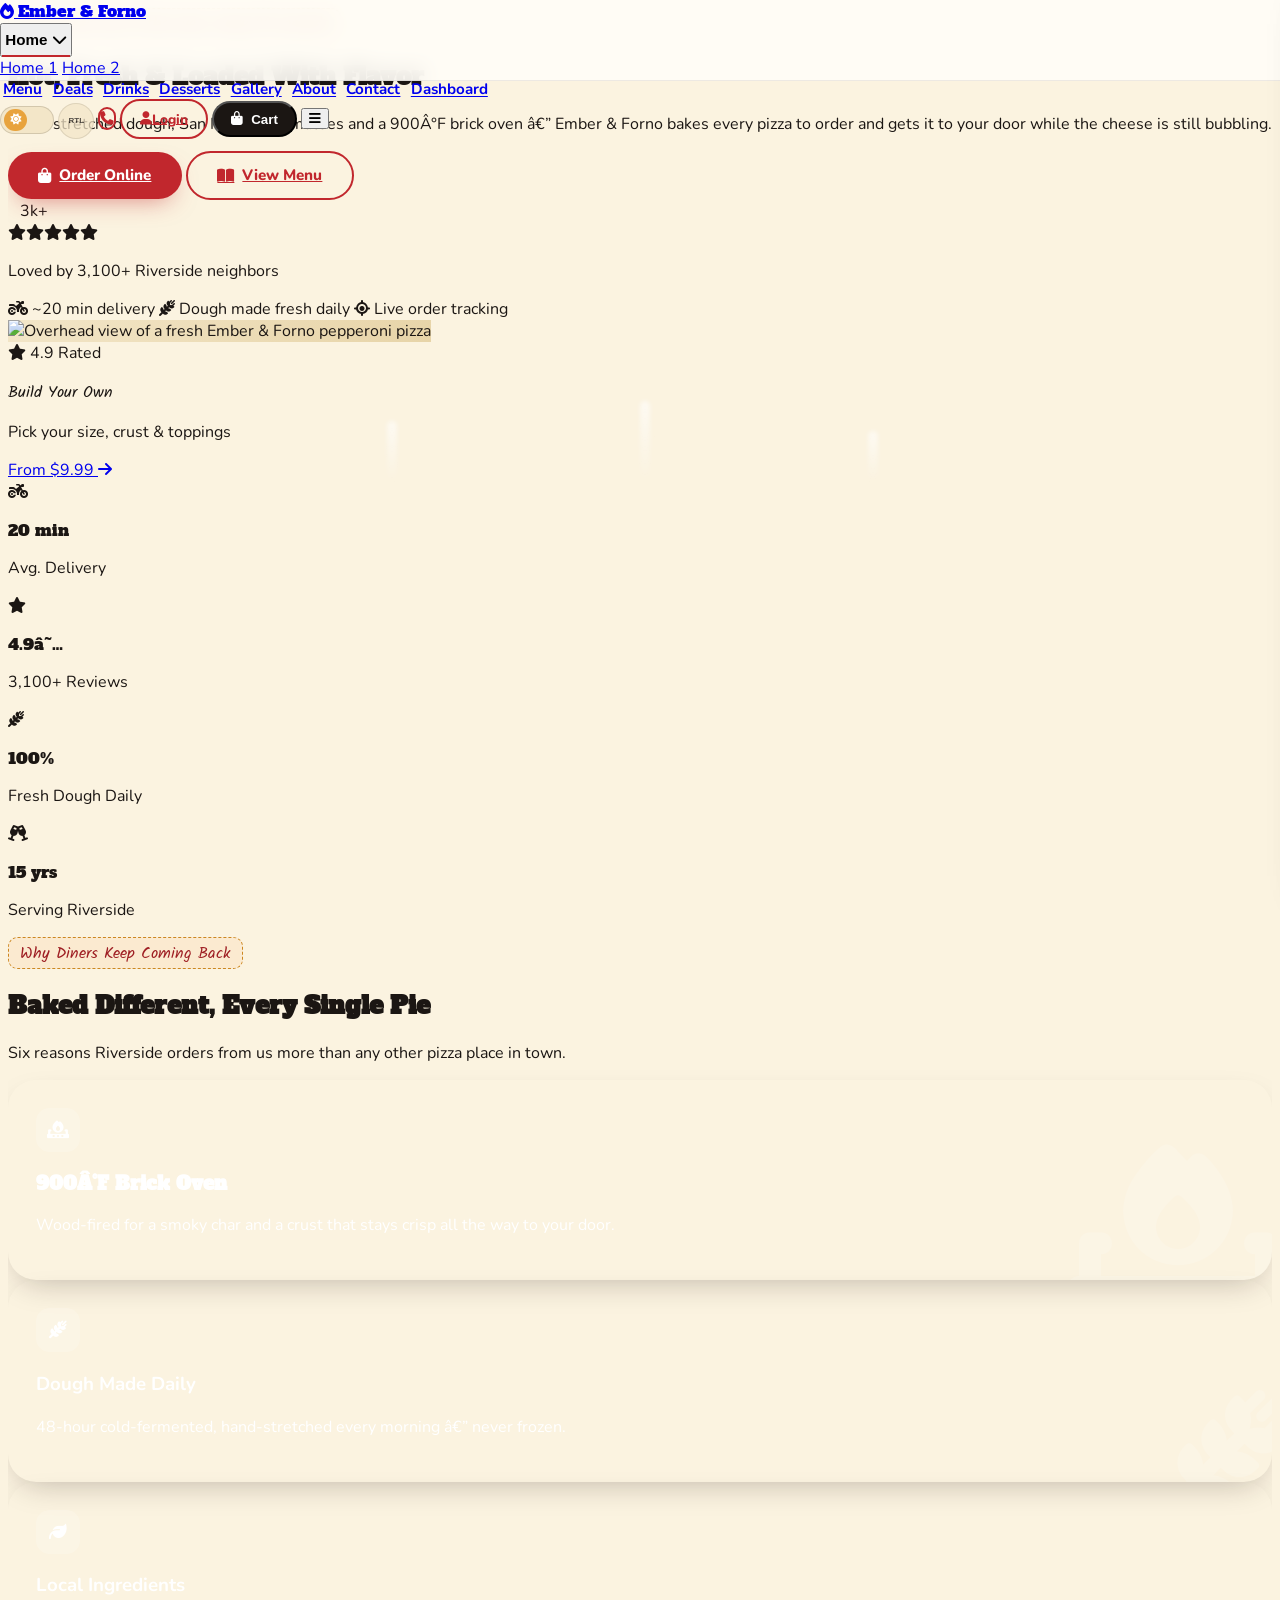
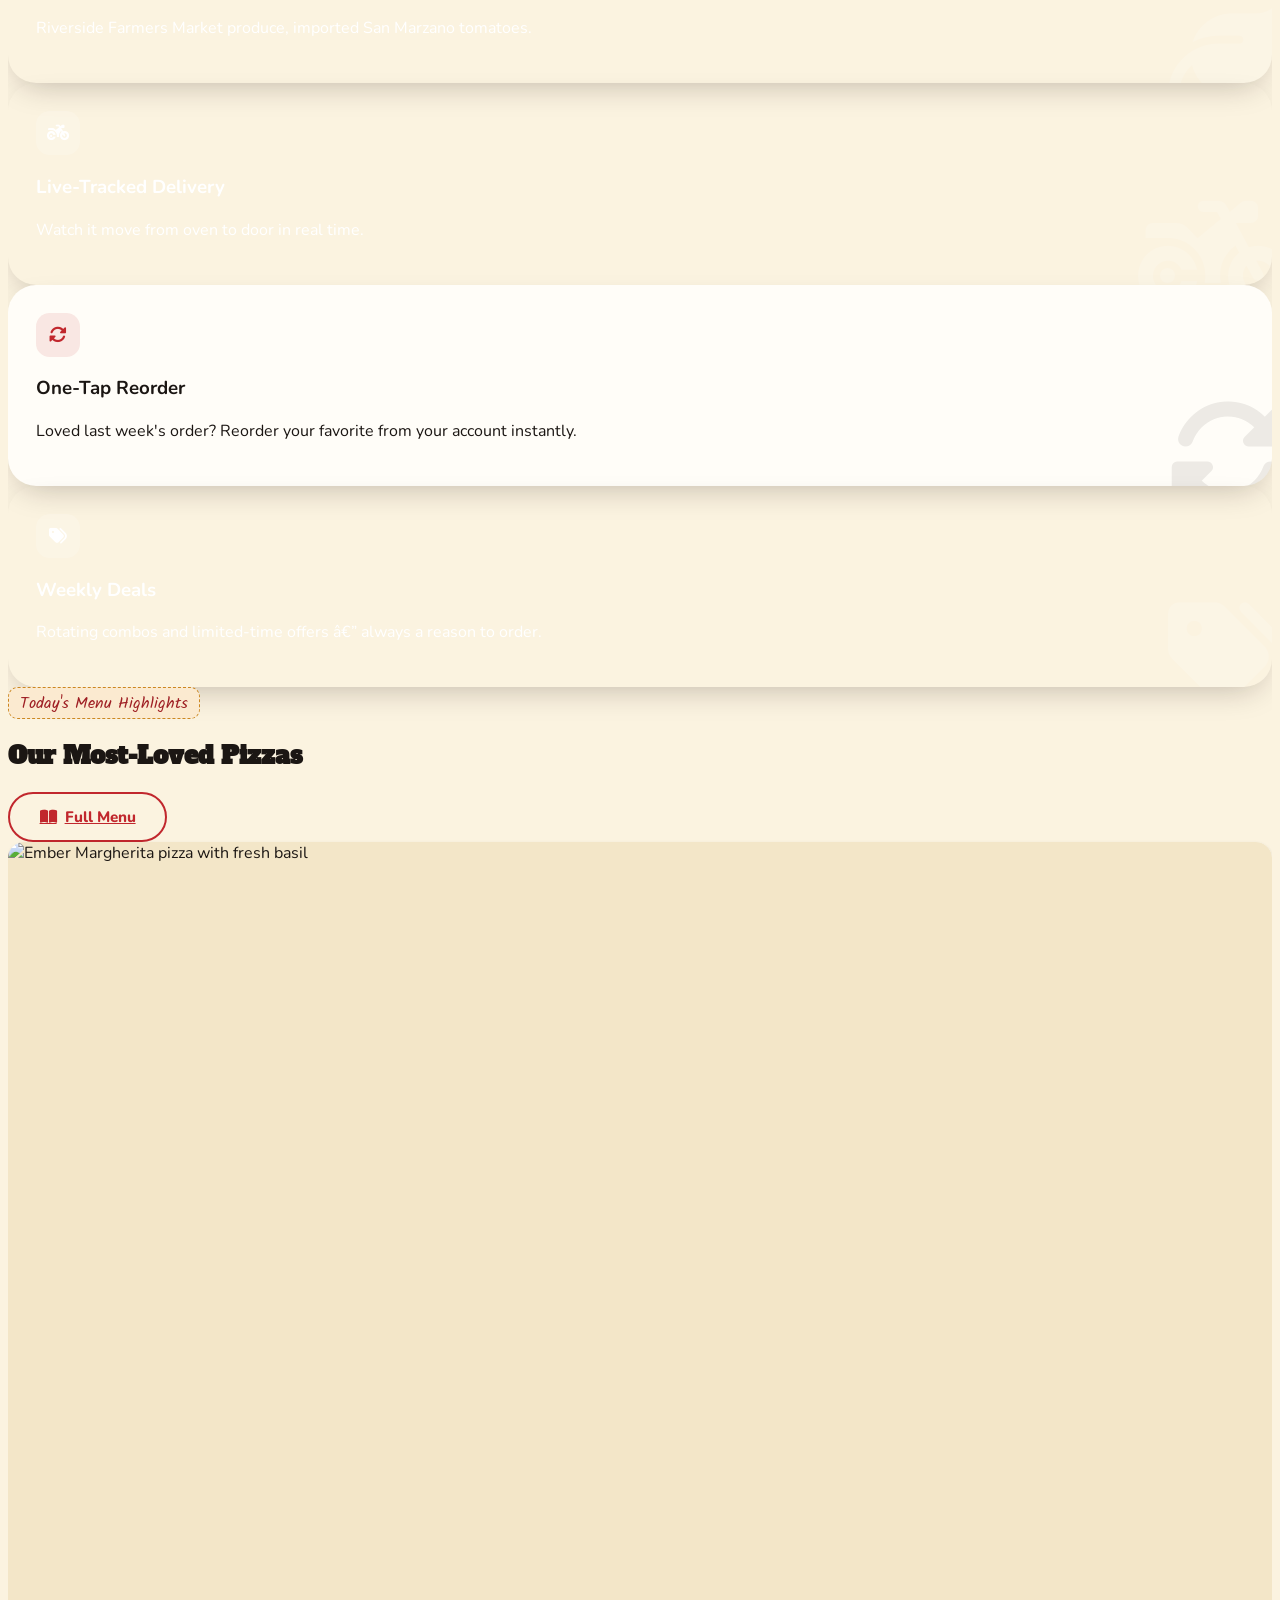
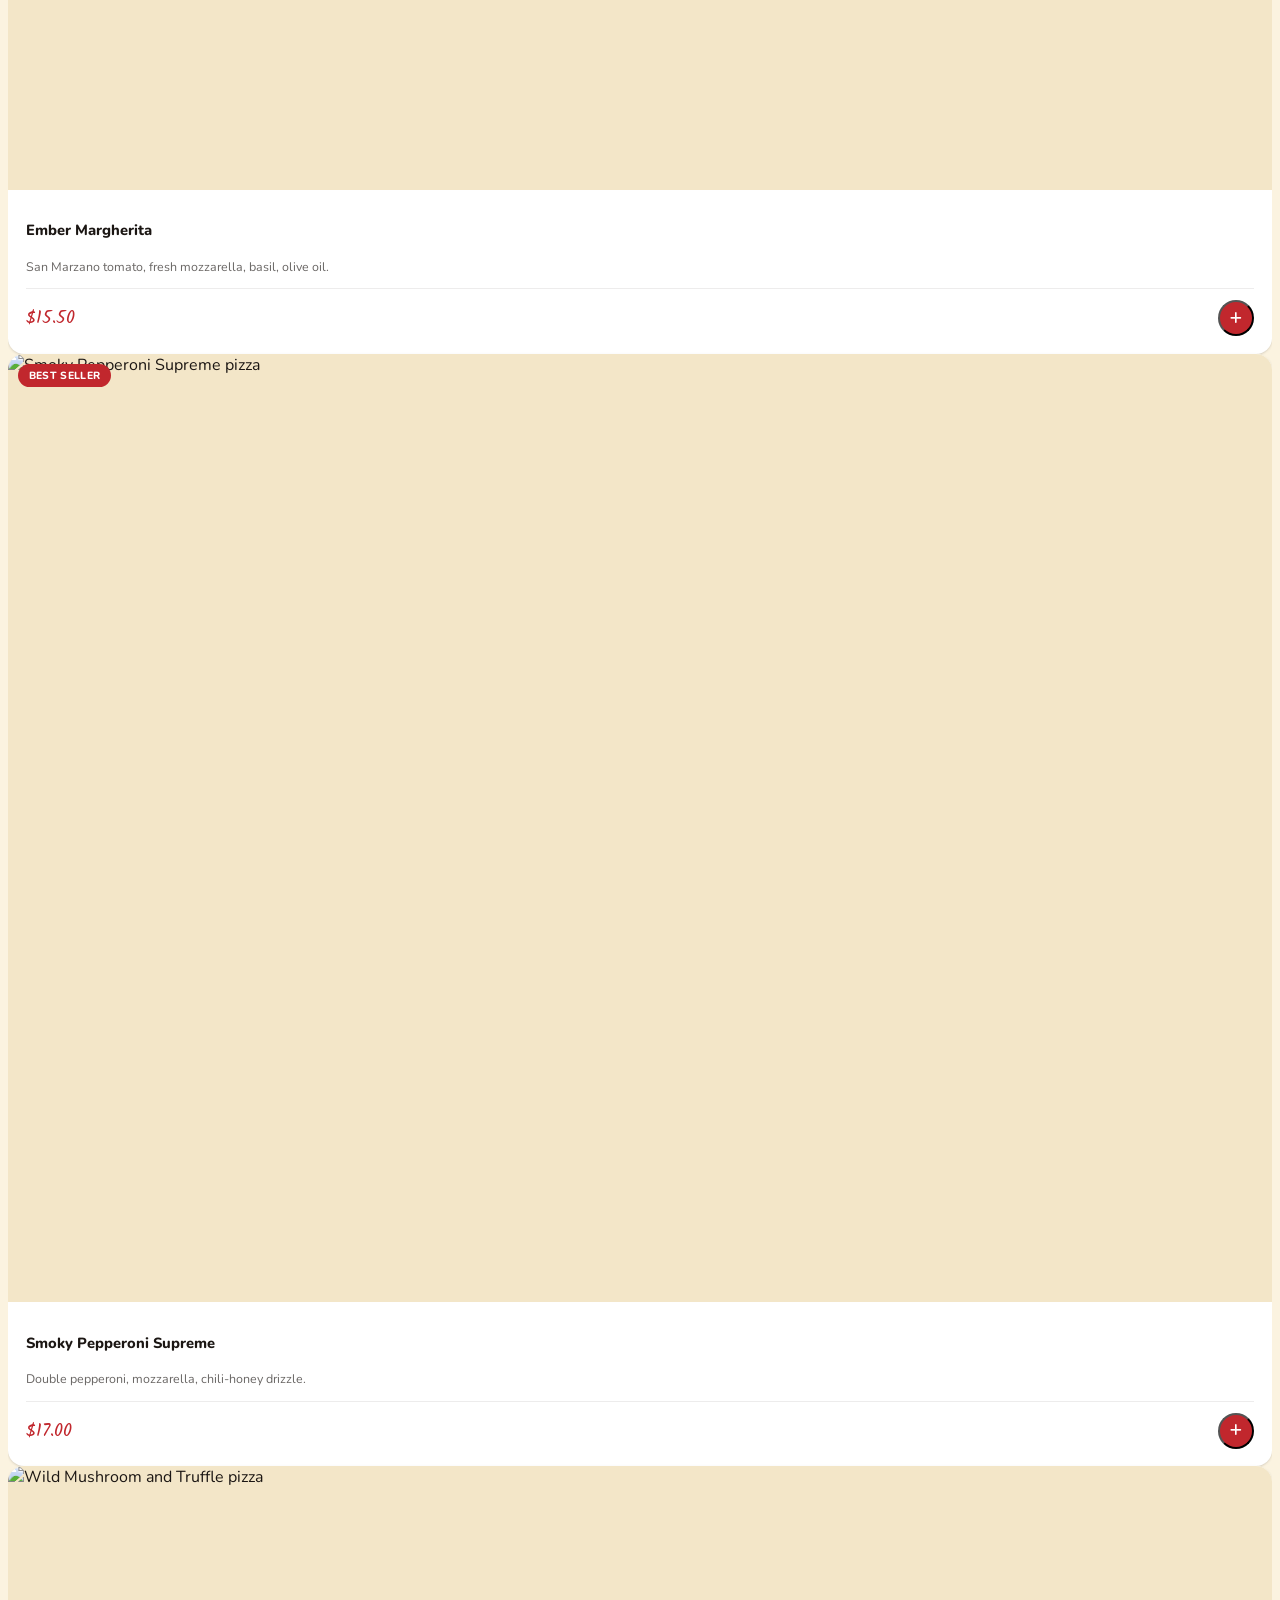
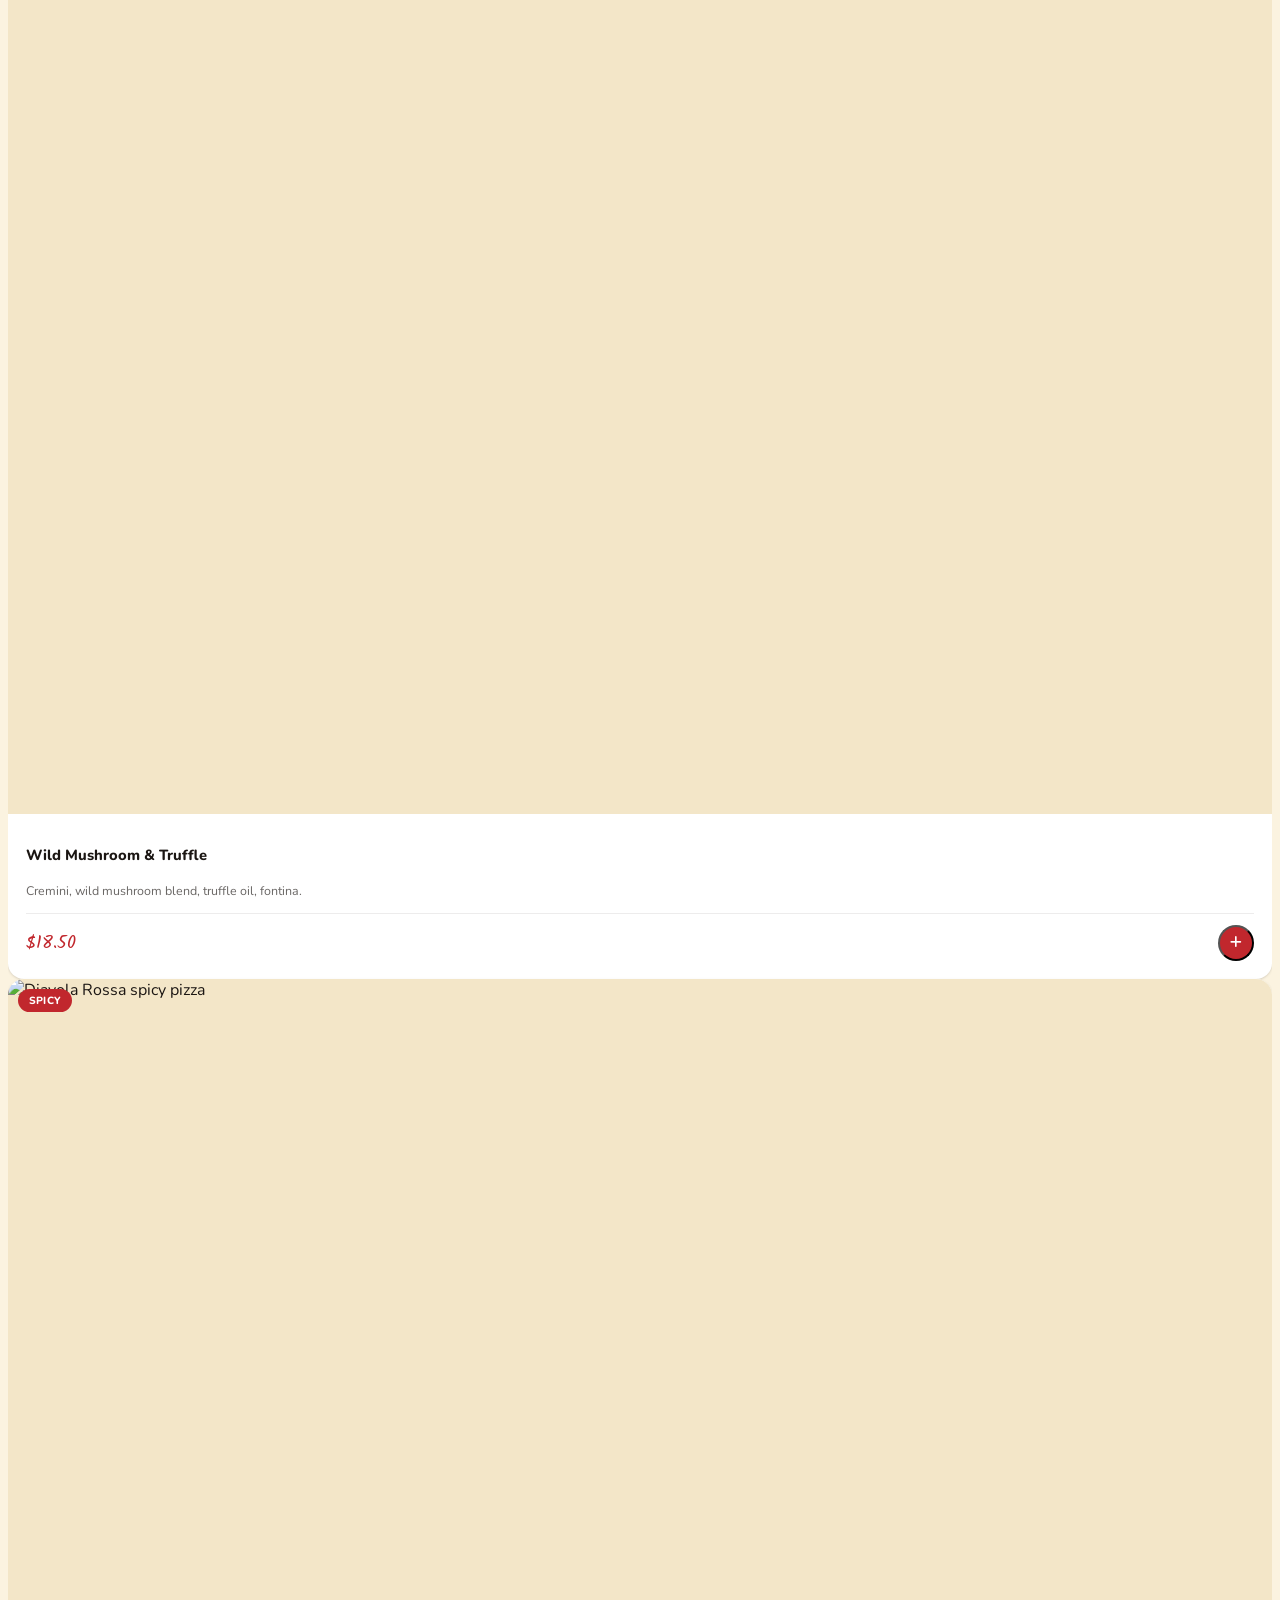
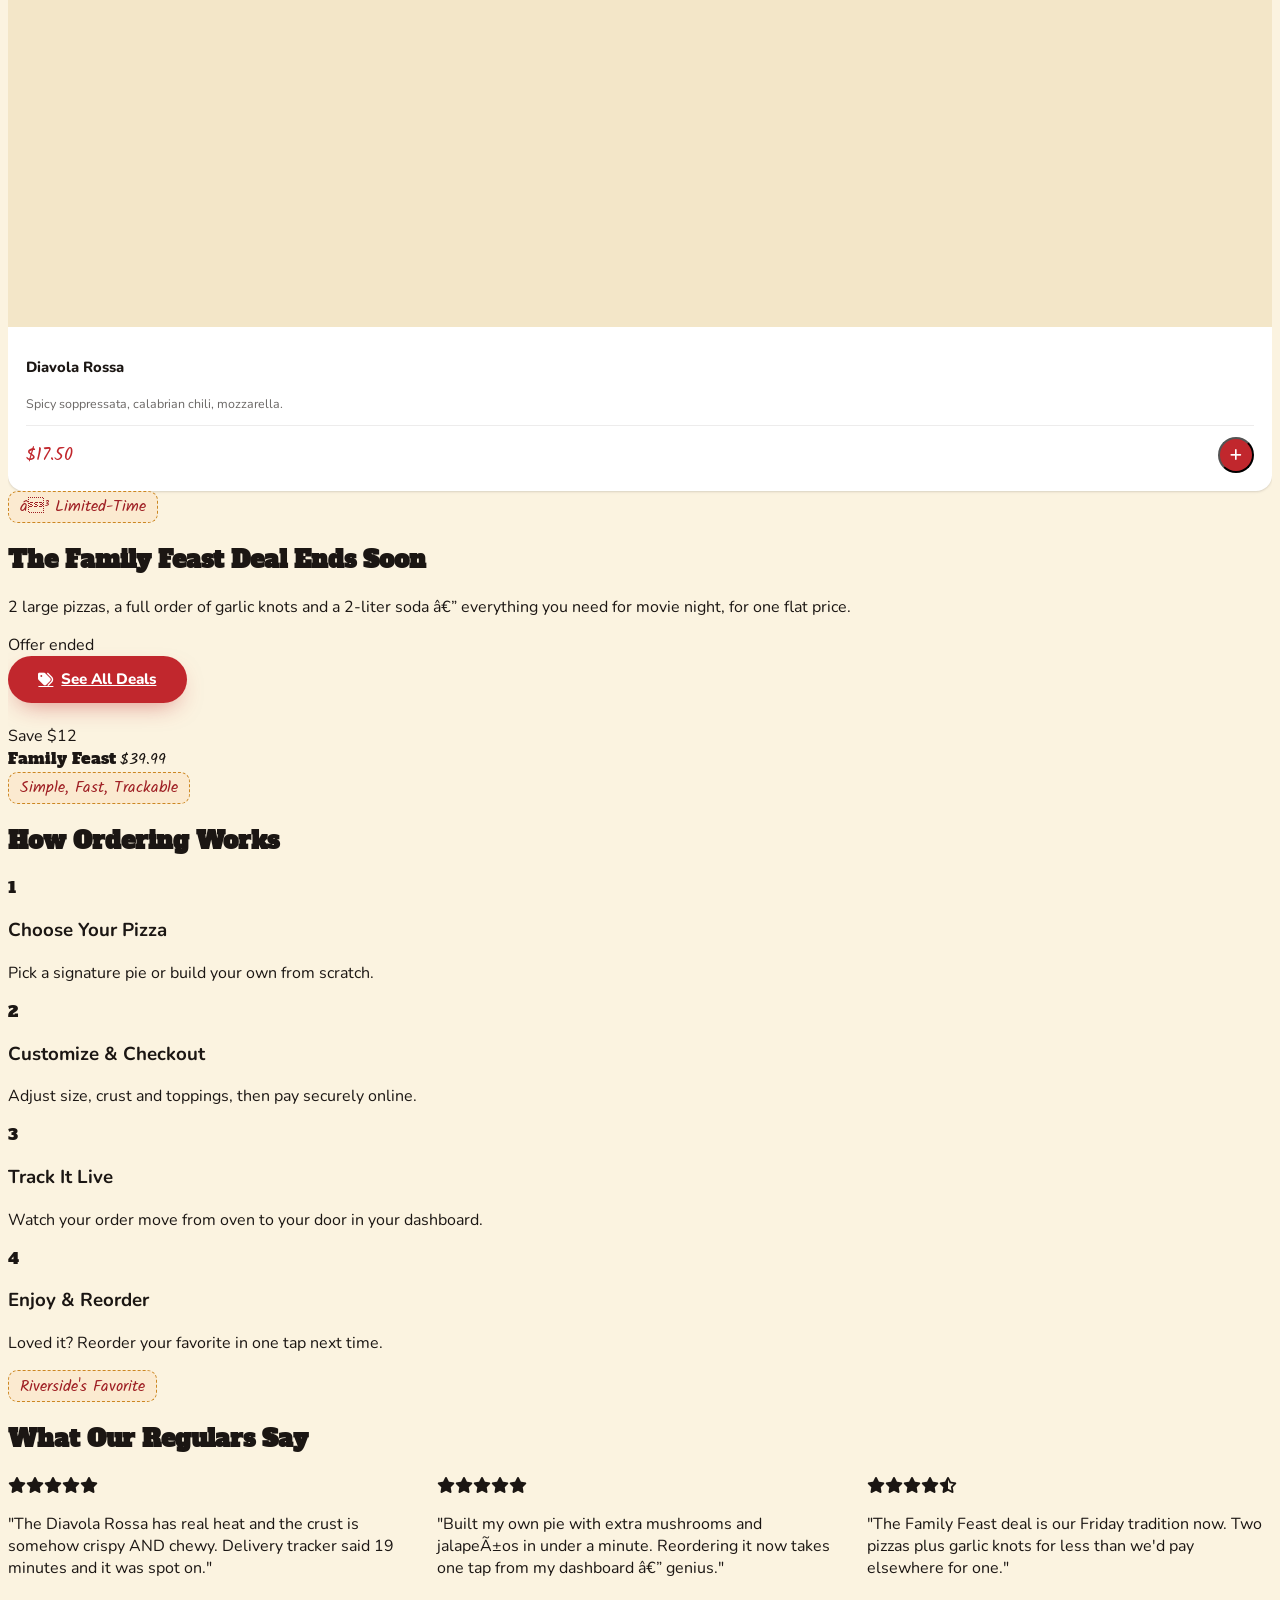
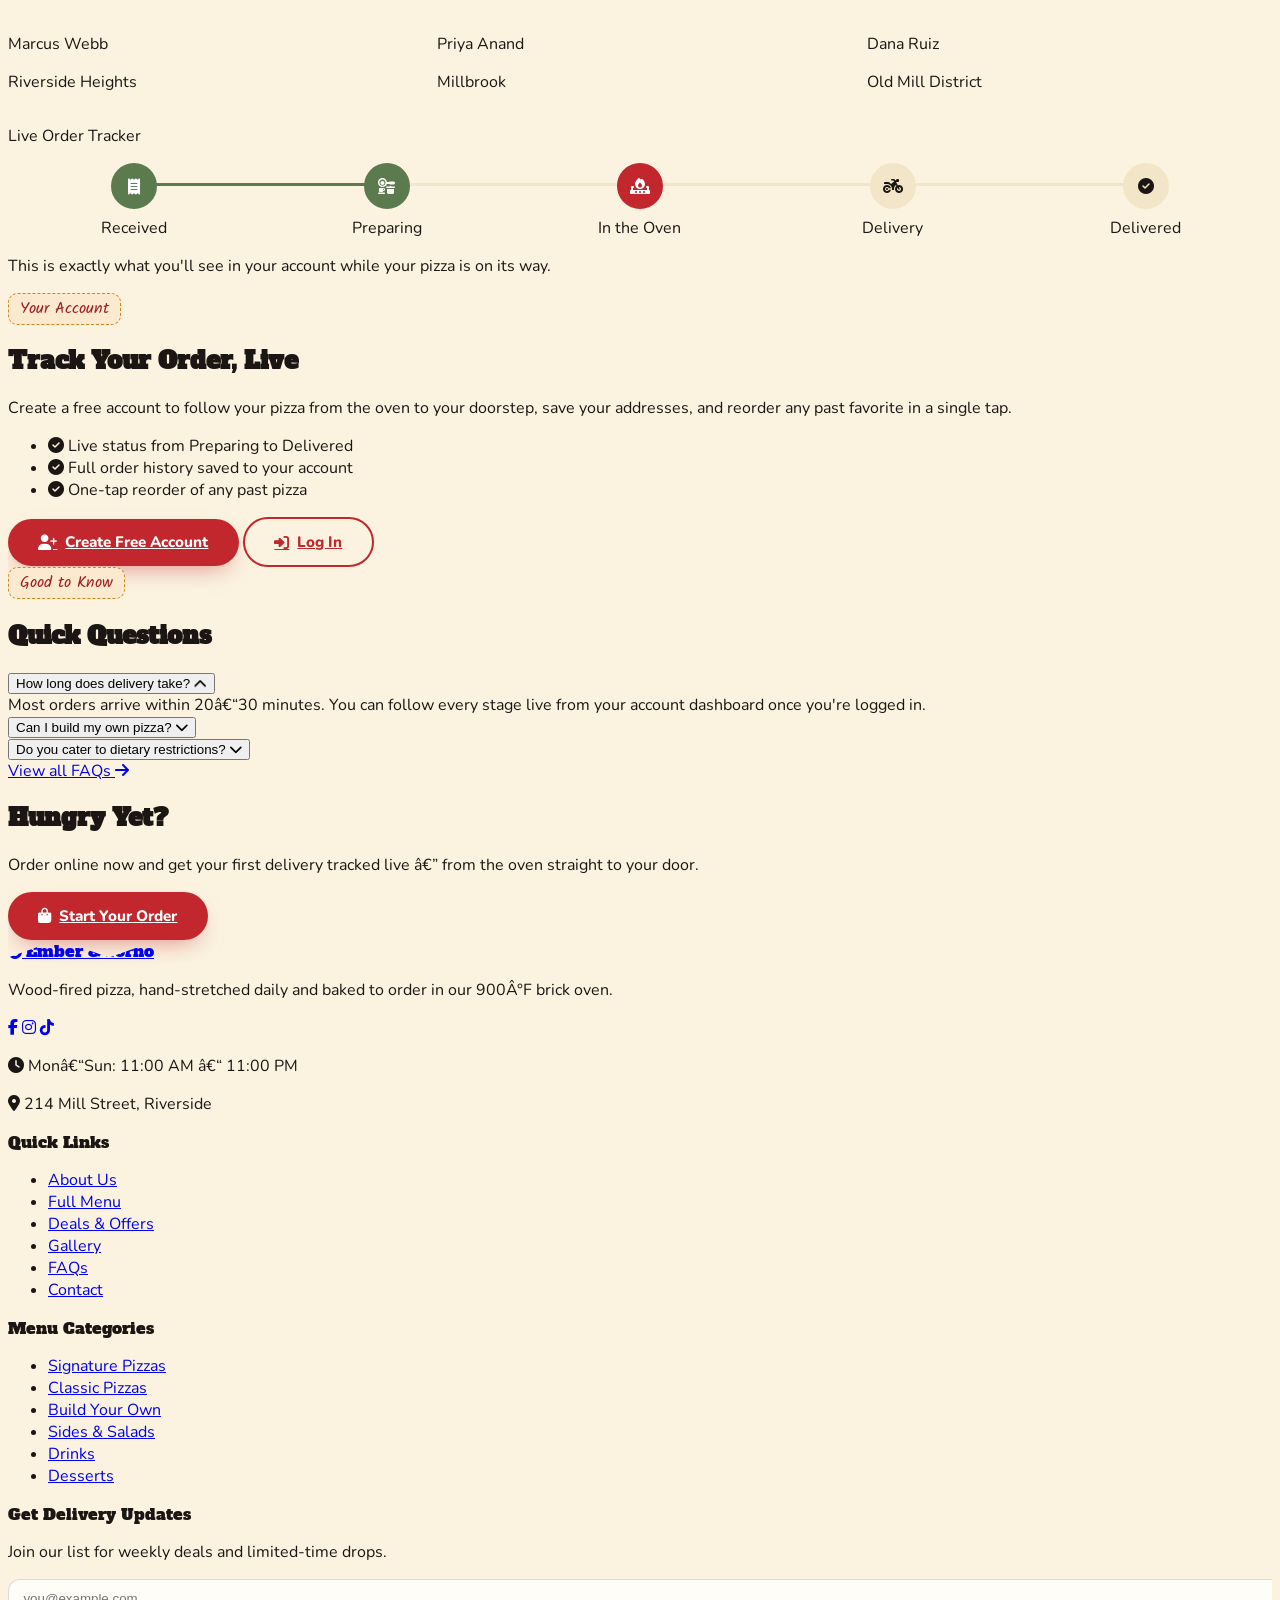
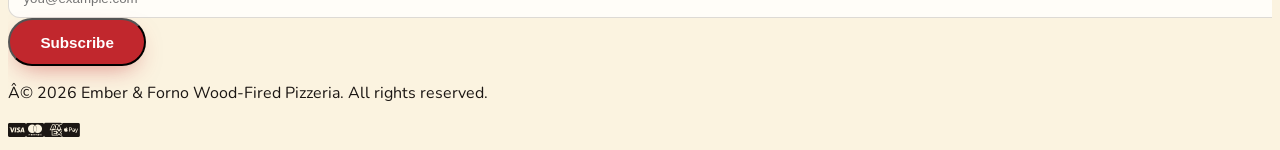
==== commit 62aa5b96: "changes" ====
--- a/index.html
+++ b/index.html
@@ -68,8 +68,8 @@
       <div class="flex items-center gap-2 md:gap-3">
         <button class="theme-switch hidden xl:inline-flex" id="themeSwitch" role="switch" aria-checked="false" aria-label="Toggle dark mode"><span class="thumb"><i class="fa-solid fa-sun text-[10px]"></i></span></button>
         <button type="button" class="dir-switch hidden xl:inline-flex" aria-pressed="false" aria-label="Switch to Arabic (RTL)"><span class="dir-switch-label" aria-hidden="true">RTL</span></button>
-        <a href="tel:+15035550192" class="login-cta hidden xl:inline-flex" aria-label="Call (503) 555-0192"><i class="fa-solid fa-phone"></i><span>(503) 555-0192</span></a>
-        <a href="login.html" class="js-account-link login-cta" aria-label="Log in"><i class="fa-solid fa-user"></i><span class="js-account-label hidden sm:inline">Login</span></a>
+        <a href="tel:+15035550192" class="login-cta phone-cta hidden xl:inline-flex" aria-label="Call (503) 555-0192"><i class="fa-solid fa-phone"></i></a>
+        <a href="login.html" class="js-account-link login-cta inline-flex" aria-label="Log in"><i class="fa-solid fa-user"></i><span class="js-account-label hidden sm:inline">Login</span></a>
         <button id="cartOpenBtn" class="cart-pill" aria-haspopup="dialog" aria-controls="cartDrawer">
           <i class="fa-solid fa-bag-shopping"></i><span class="hidden sm:inline">Cart</span><span class="cart-count" style="display:none">0</span>
         </button>
--- a/assets/css/style.css
+++ b/assets/css/style.css
@@ -350,6 +350,9 @@
 .login-cta:hover{background:var(--red-600); color:#fff; transform:translateY(-1px);}
 .dark .login-cta:hover{background:var(--gold-500); color:var(--char-900);}
 
+/* Phone CTA: icon-only circle variant of login-cta (number stays in aria-label) */
+.phone-cta{width:2.5rem; height:2.5rem; padding:0; gap:0; justify-content:center;}
+
 /* Back-to-site pill, used on chrome-less pages (auth, app shell) */
 .back-to-site-btn{
   display:inline-flex; align-items:center; gap:.5rem; padding:.6rem 1.1rem; border-radius:9999px;
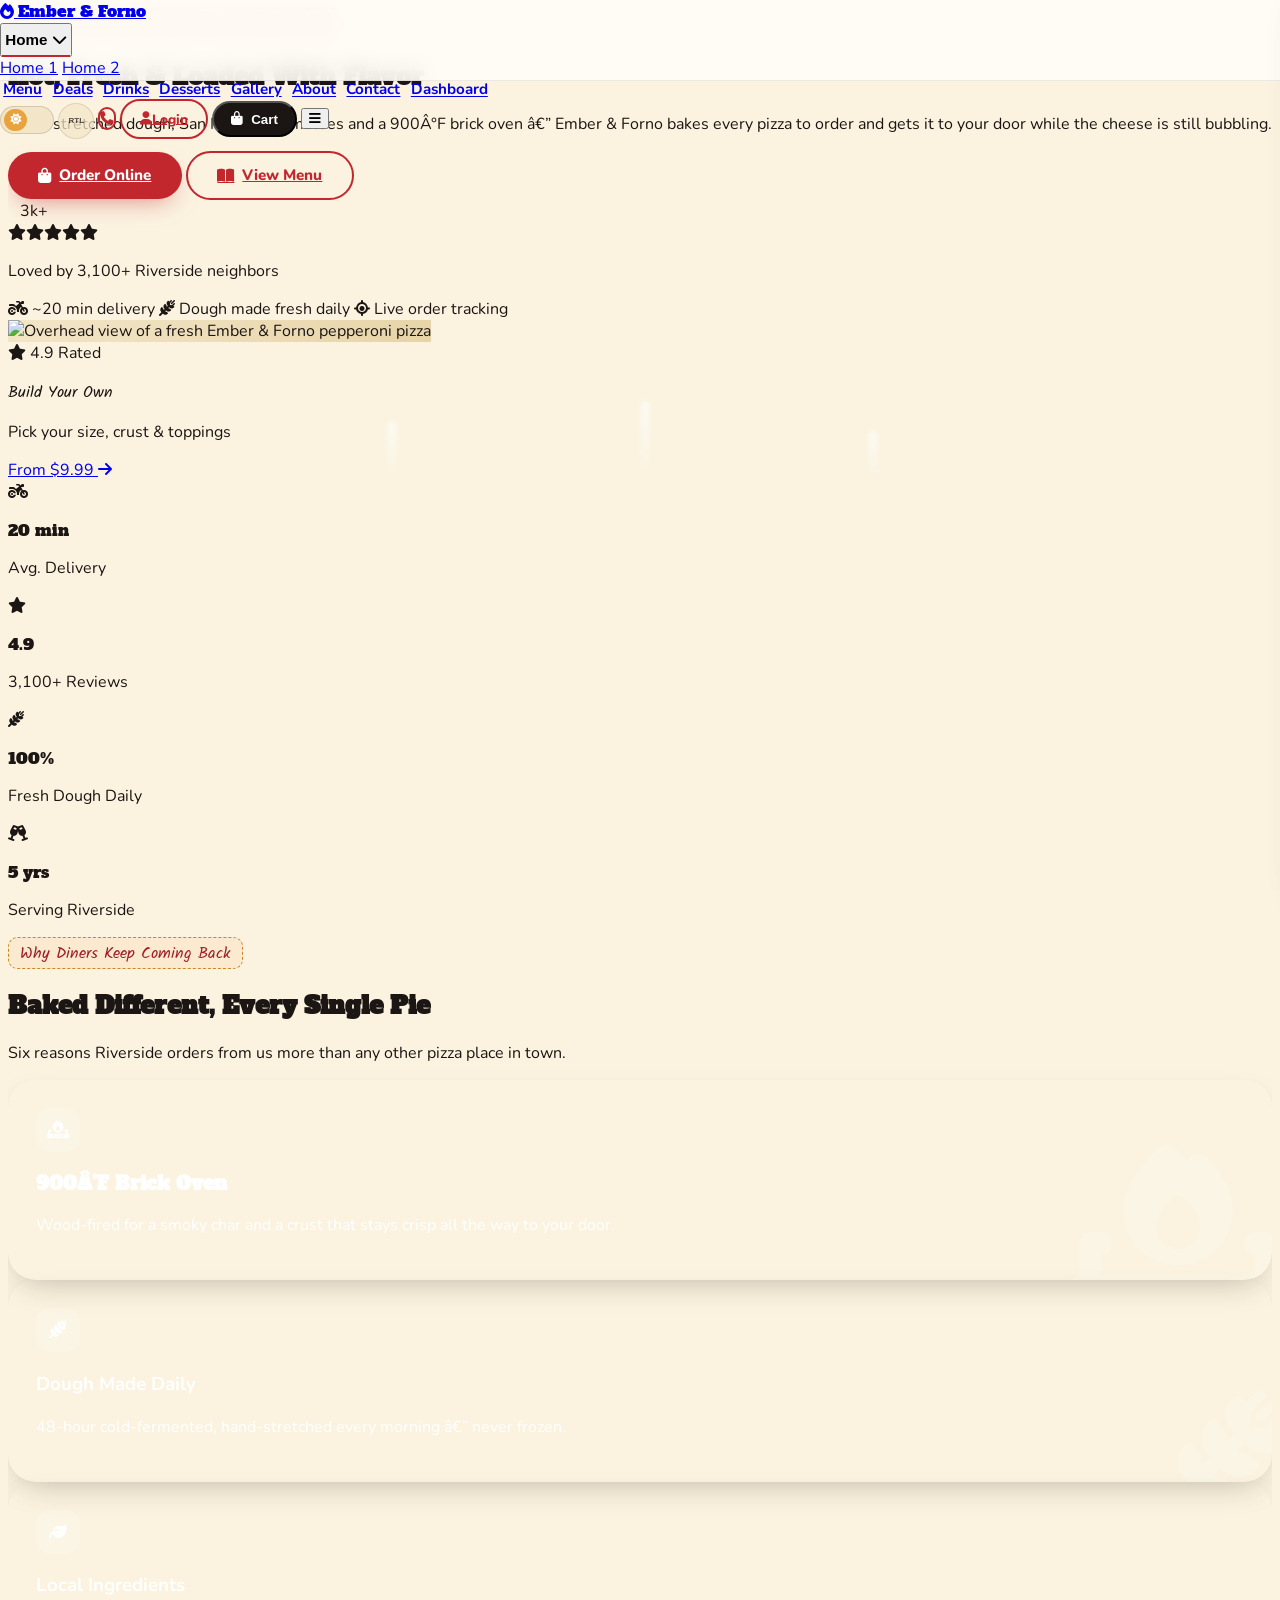
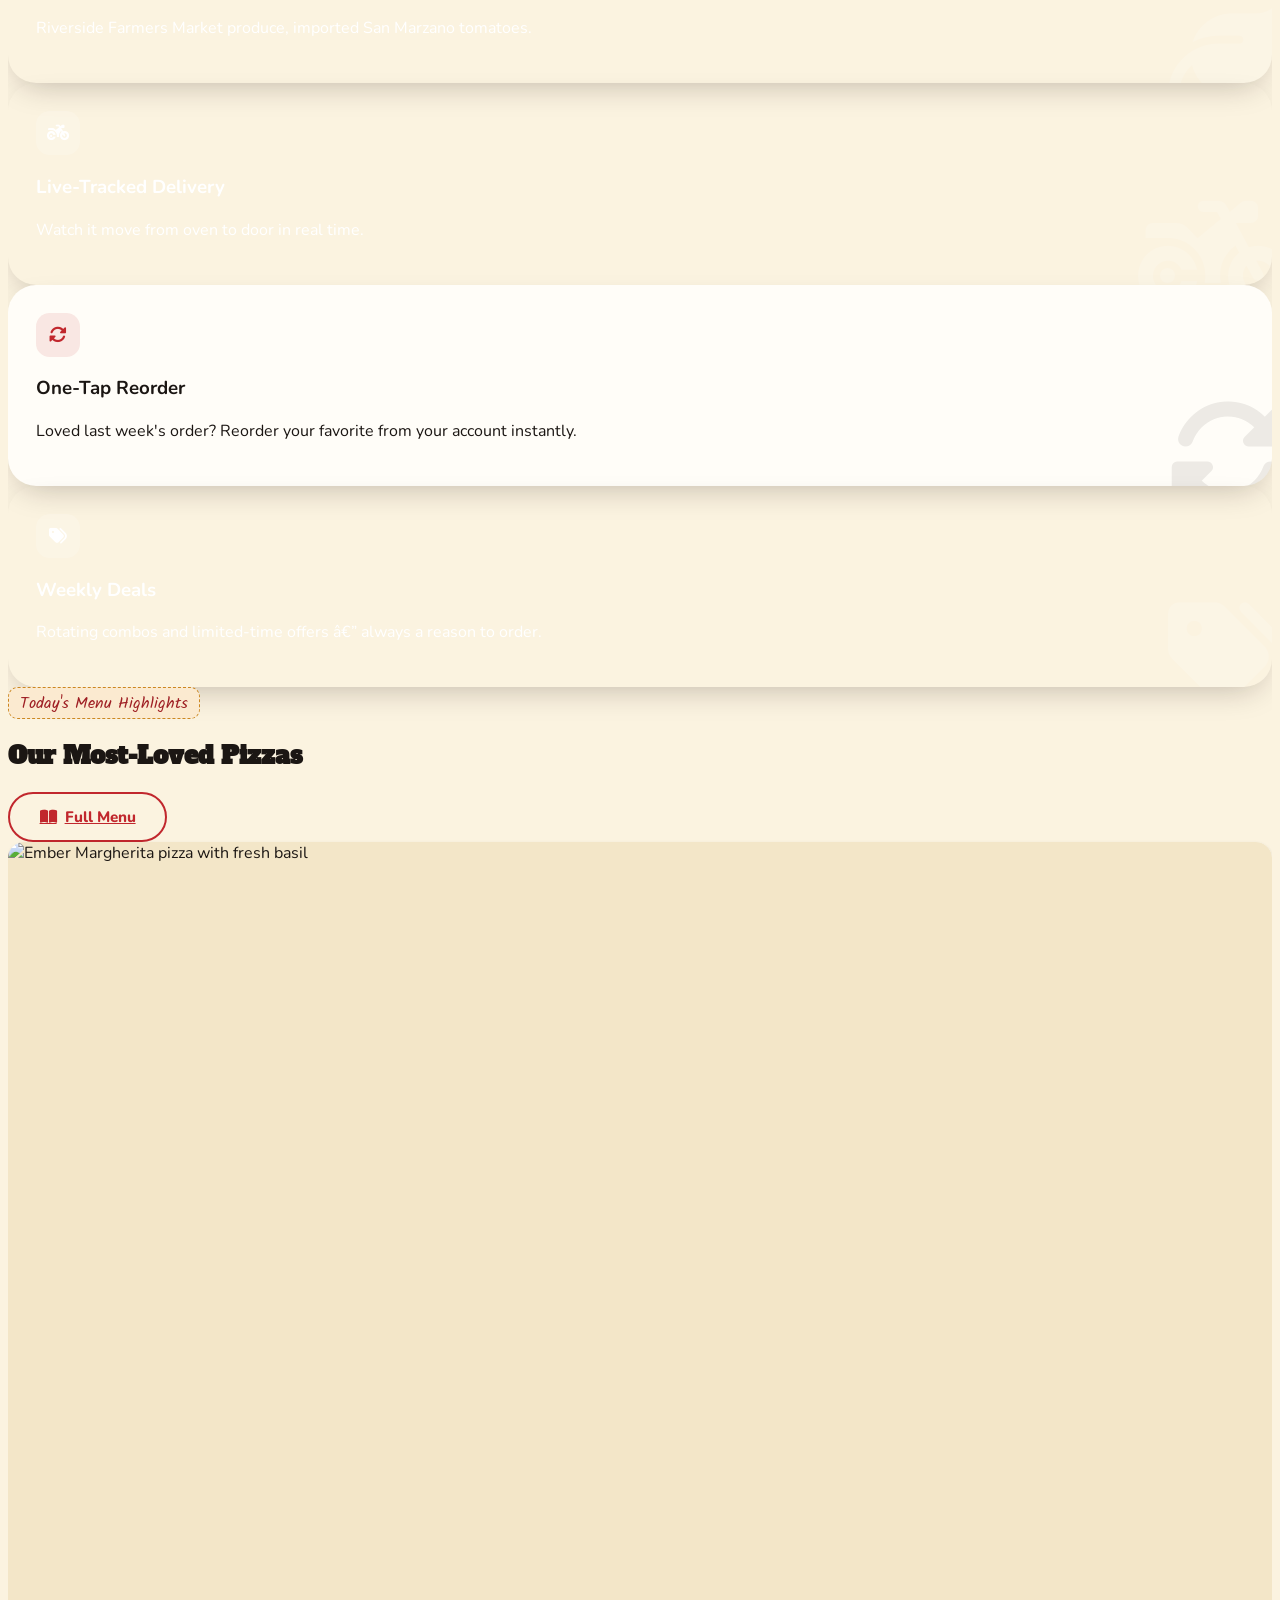
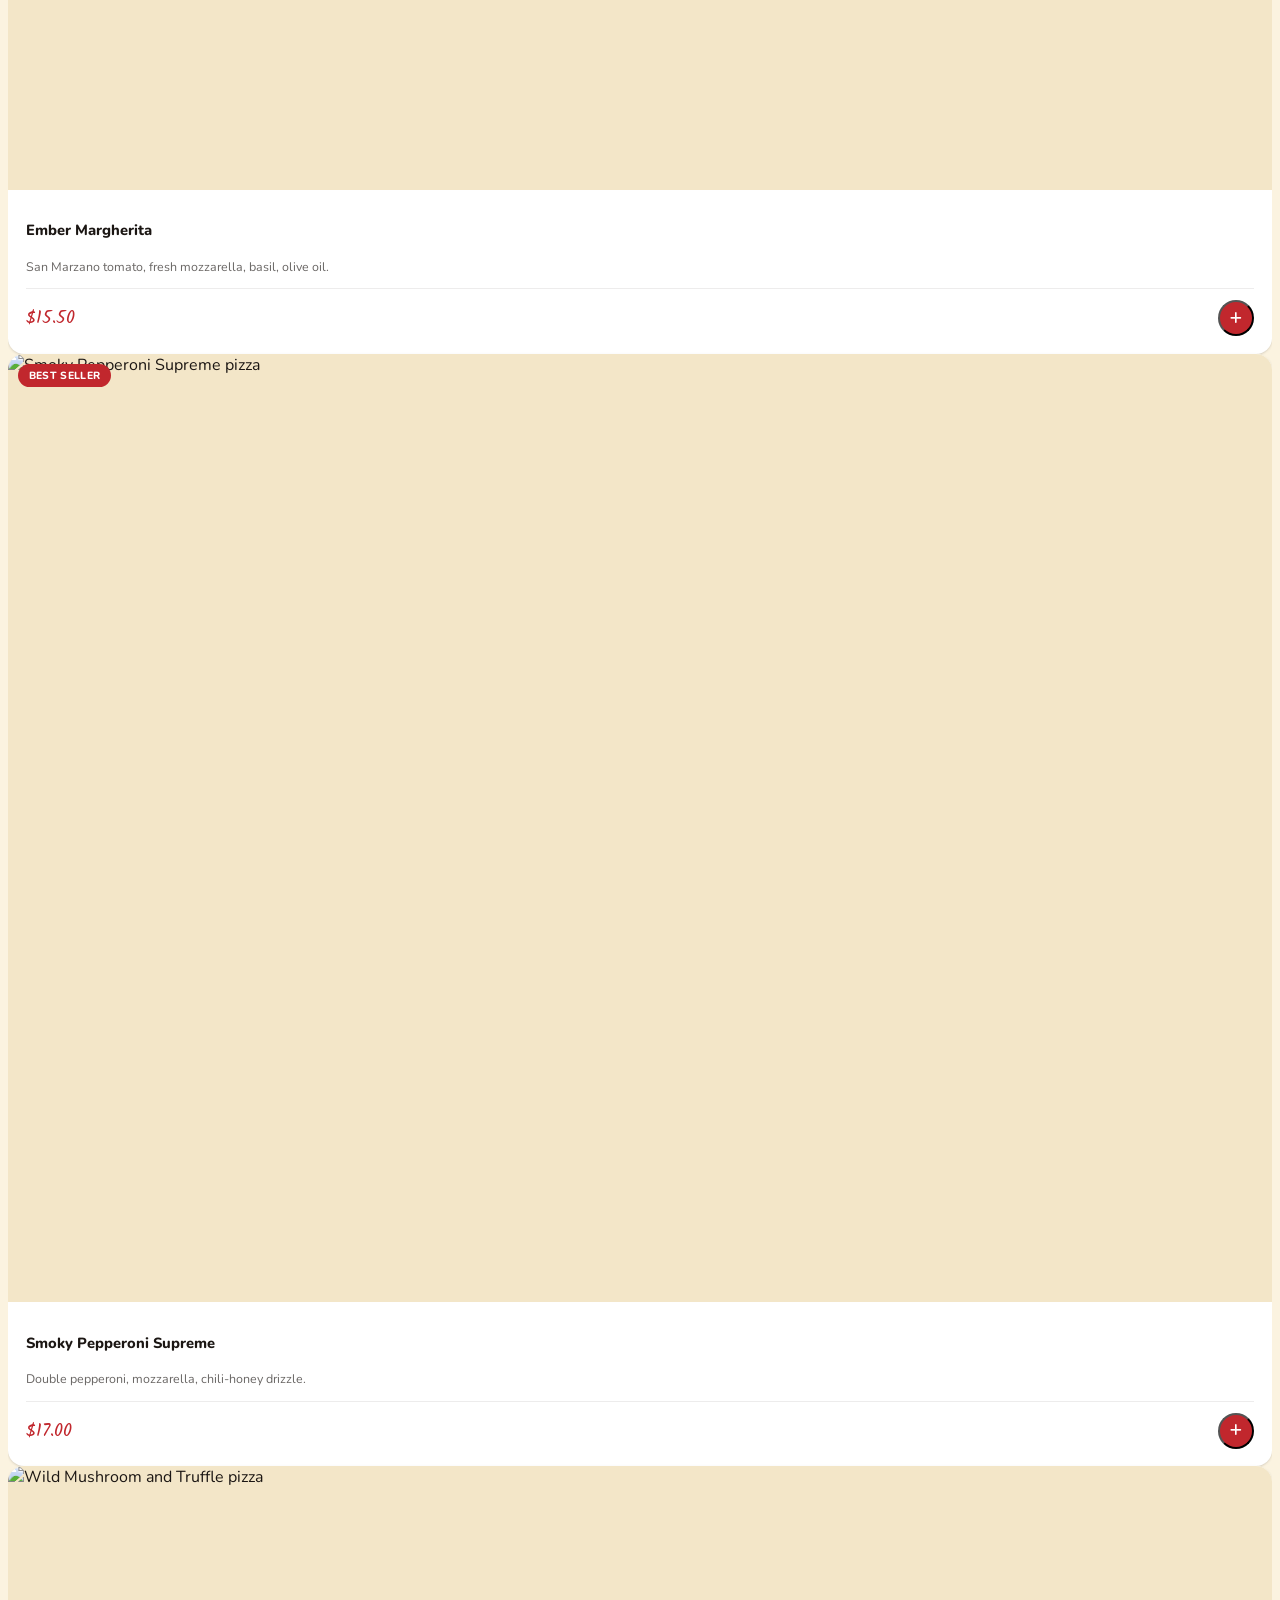
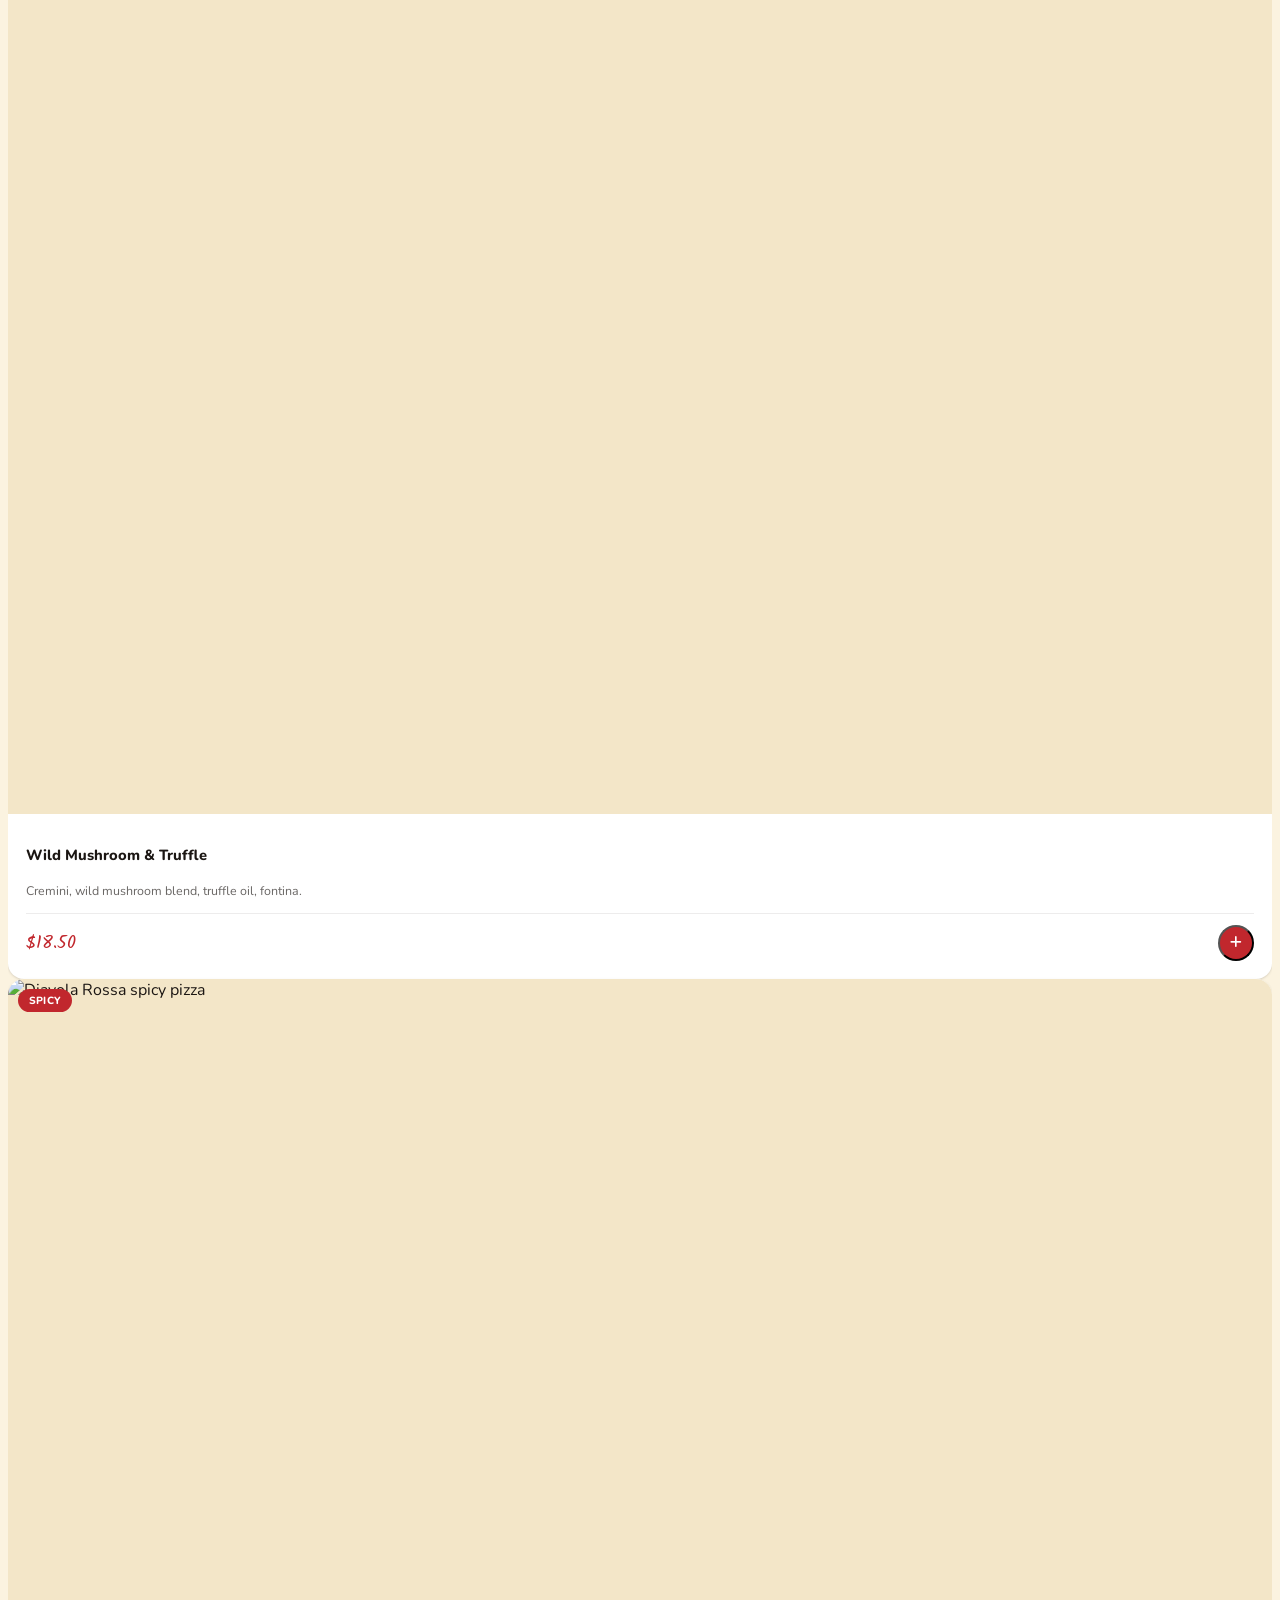
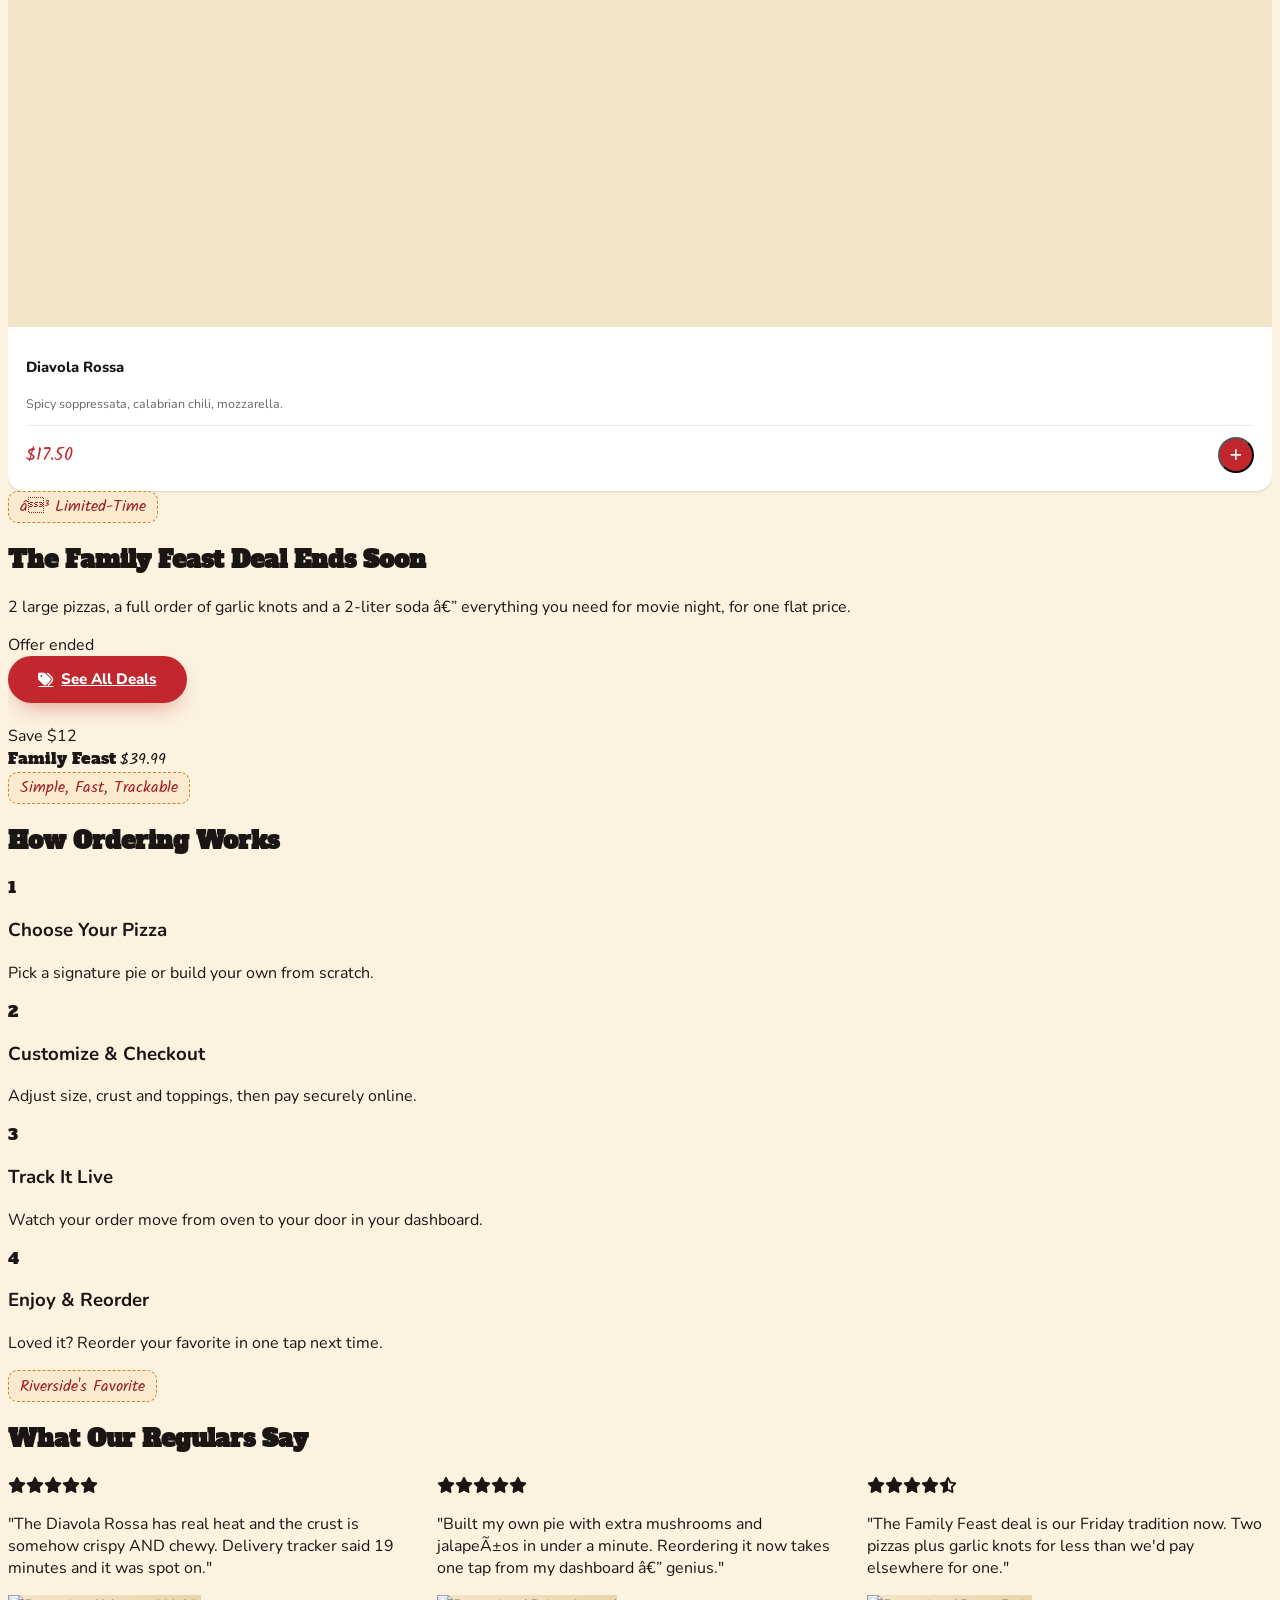
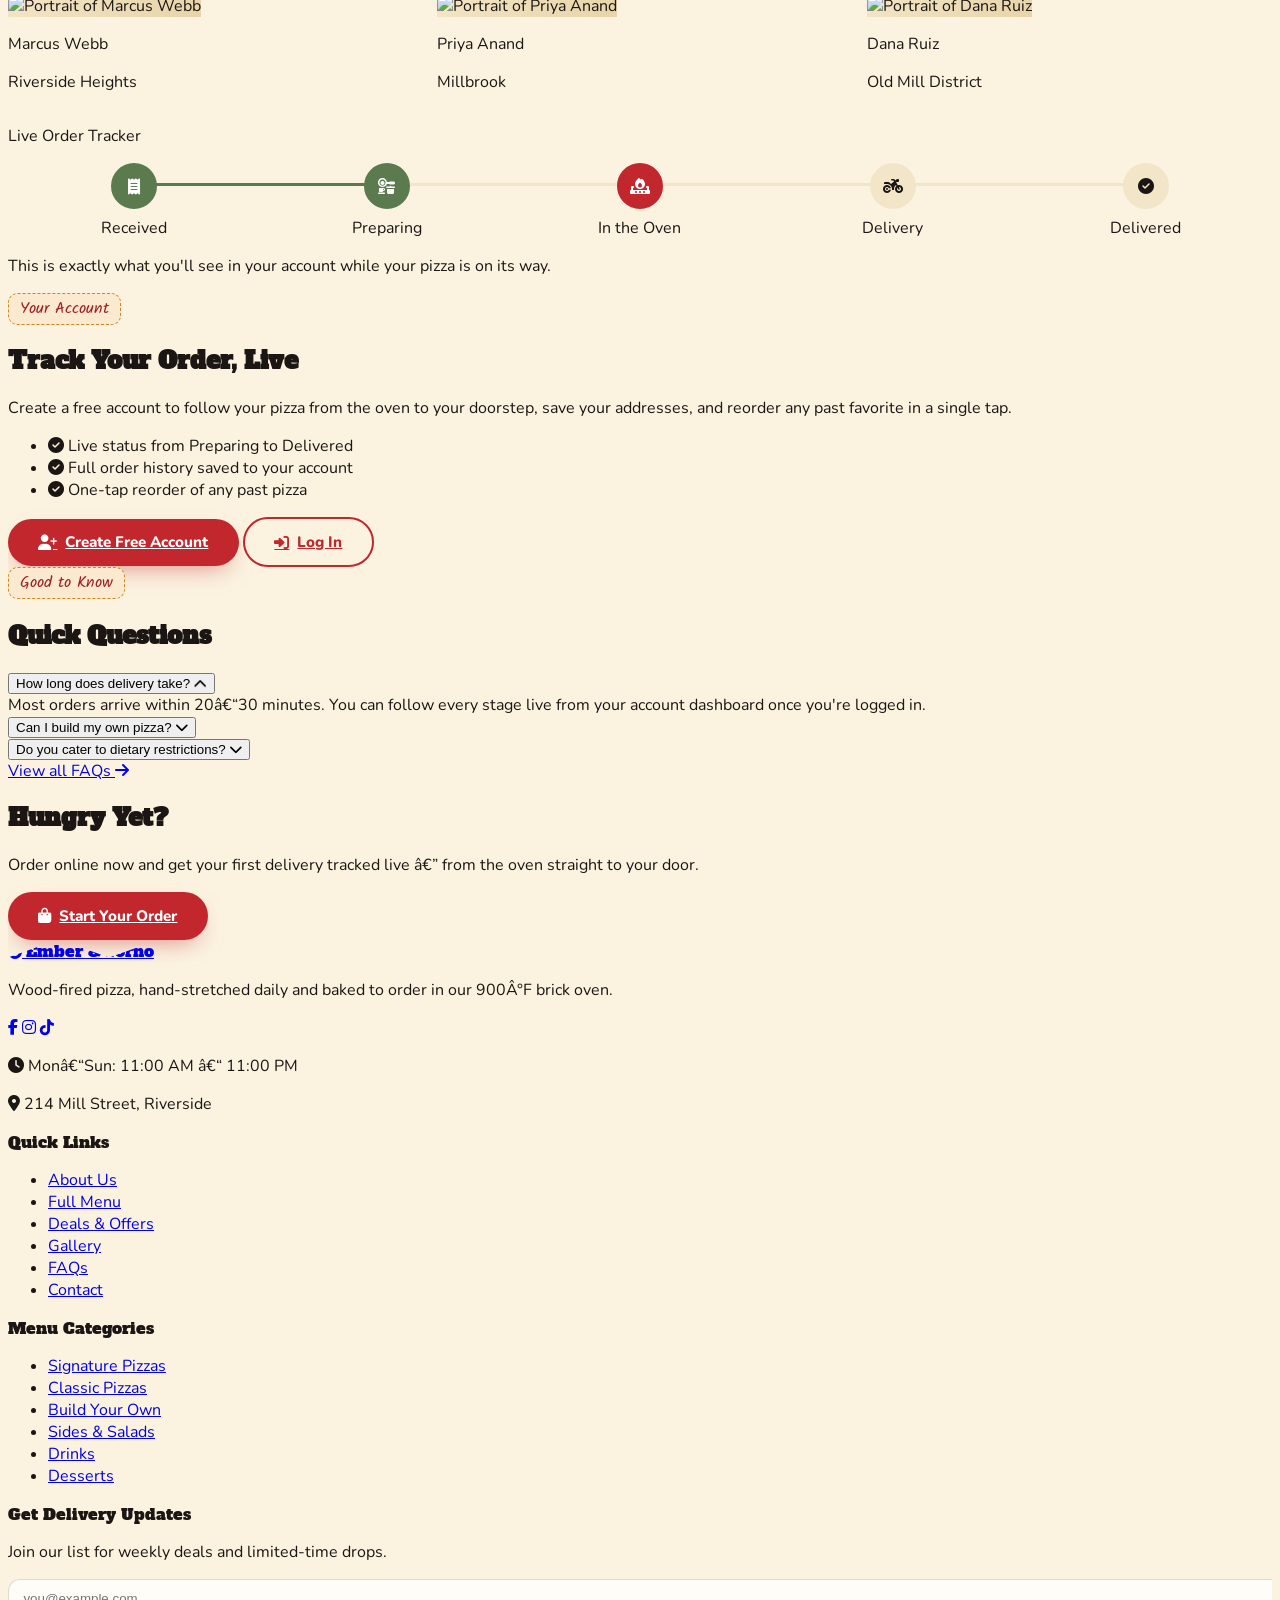
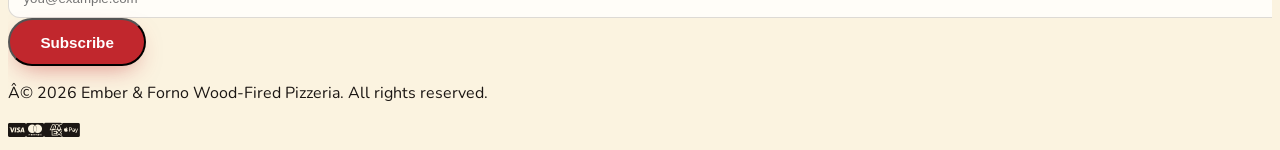
==== commit fb728e36: "iiij" ====
--- a/index.html
+++ b/index.html
@@ -165,7 +165,7 @@
     </div>
     <div data-aos="fade-up" data-aos-delay="100">
       <i class="fa-solid fa-star text-gold-400/70 text-lg mb-2"></i>
-      <p class="font-display text-2xl md:text-3xl text-gold-400"><span data-count-to="4.9">0</span>â˜…</p>
+      <p class="font-display text-2xl md:text-3xl text-gold-400"><span data-count-to="4.9">0</span></p>
       <p class="text-xs uppercase tracking-wide opacity-70 mt-1">3,100+ Reviews</p>
     </div>
     <div data-aos="fade-up" data-aos-delay="200">
